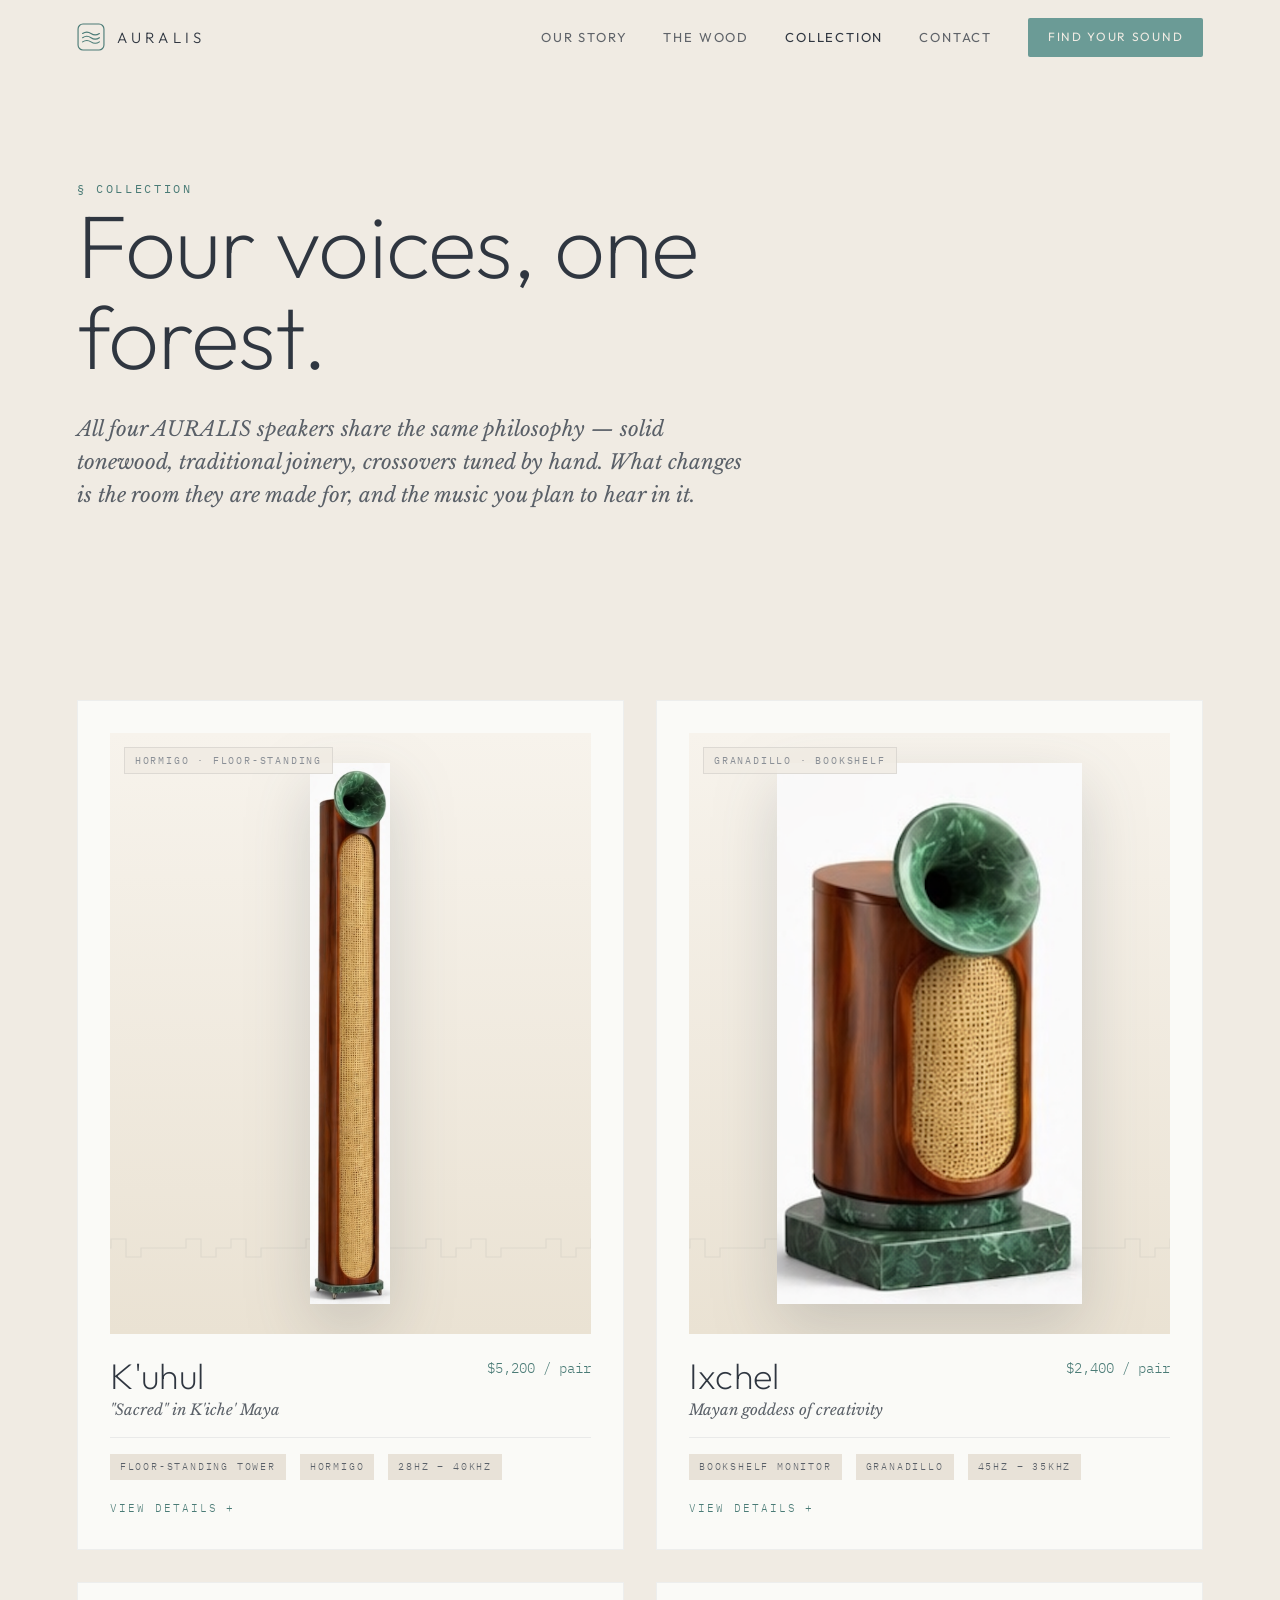
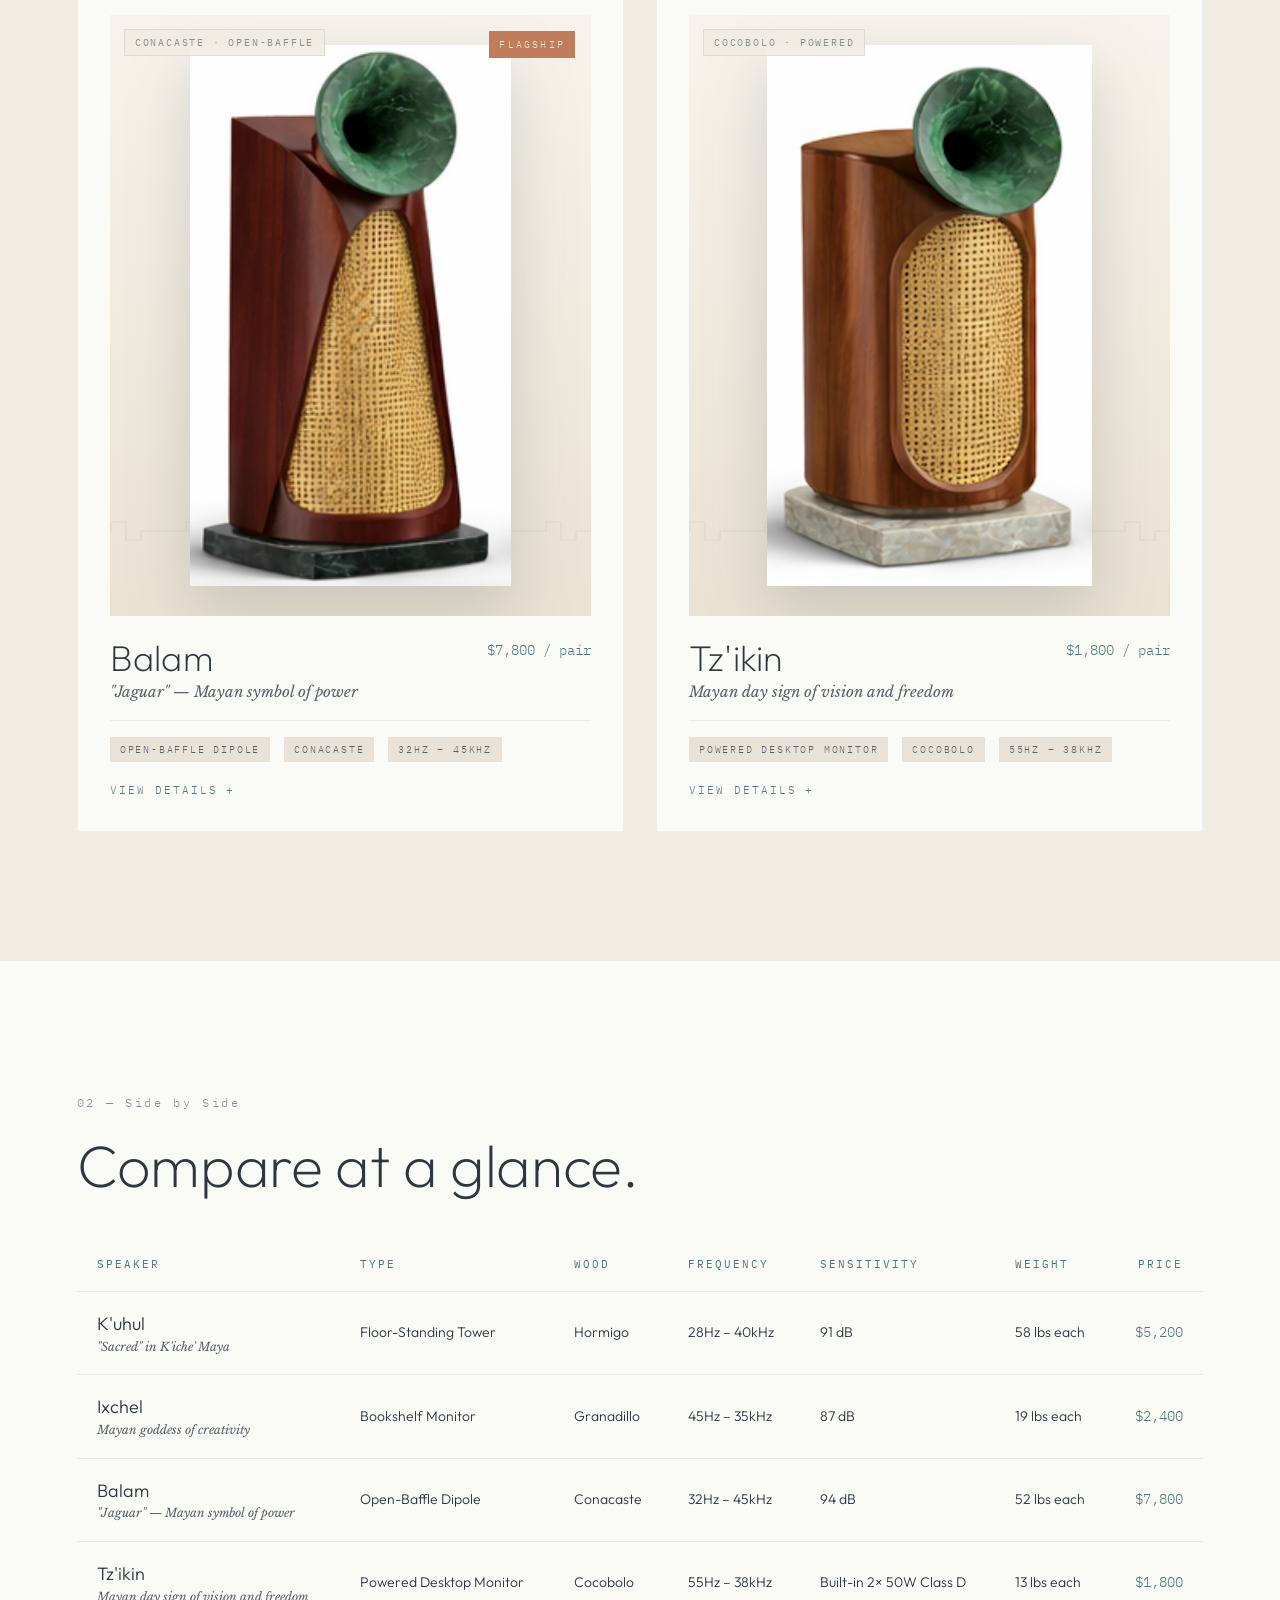
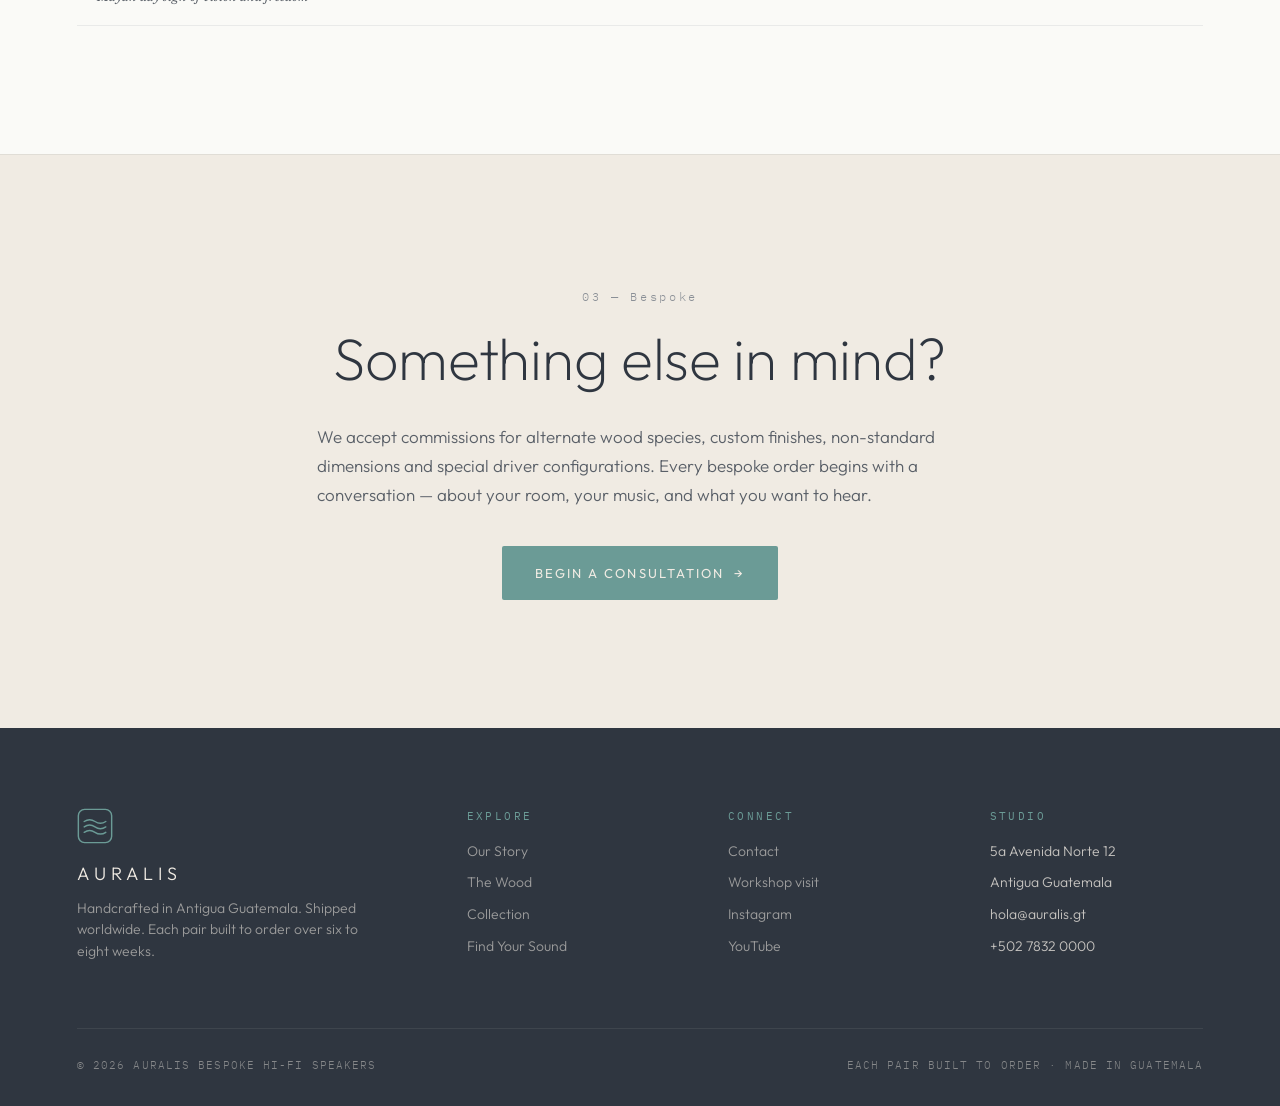
==== collection.html @ da79b01b "Initial commit: Auralis website" ====
<!doctype html>
<html lang="en">
<head>
<meta charset="utf-8">
<meta name="viewport" content="width=device-width, initial-scale=1">
<title>Collection — AURALIS</title>
<link rel="preconnect" href="https://fonts.googleapis.com">
<link rel="preconnect" href="https://fonts.gstatic.com" crossorigin>
<link href="https://fonts.googleapis.com/css2?family=Outfit:wght@200;300;400;500&family=Libre+Baskerville:ital,wght@0,400;1,400&family=IBM+Plex+Mono:wght@300;400&display=swap" rel="stylesheet">
<link rel="stylesheet" href="assets/styles.css">
<link rel="stylesheet" href="assets/speaker-visual.css">
<style>
.page-hero { padding: 180px var(--pad) 60px; max-width: var(--max); margin: 0 auto; }
.page-hero h1 { font-size: clamp(48px, 7vw, 104px); font-weight: 200; letter-spacing: -0.01em; line-height: 1.02; max-width: 14ch; }
.page-hero .sub { font-family: var(--f-serif); font-style: italic; font-size: clamp(18px, 1.6vw, 22px); color: var(--stone); margin-top: 32px; max-width: 52ch; line-height: 1.6; }

.collection-grid {
  max-width: var(--max); margin: 0 auto;
  padding: 0 var(--pad);
  display: grid;
  grid-template-columns: 1fr 1fr;
  gap: 32px;
}
@media (max-width: 820px) { .collection-grid { grid-template-columns: 1fr; } }

.speaker-item {
  background: var(--parchment);
  border: 1px solid rgba(47,54,64,0.06);
  padding: 32px;
  cursor: pointer;
  transition: all 0.35s;
  display: flex; flex-direction: column;
  scroll-margin-top: 100px;
}
.speaker-item:hover { border-color: rgba(107,155,150,0.4); box-shadow: 0 30px 60px -30px rgba(47,54,64,0.18); transform: translateY(-4px); }
.speaker-item.open { grid-column: 1 / -1; }
.speaker-item .visual-wrap {
  aspect-ratio: 4/5;
  overflow: hidden; position: relative;
  margin-bottom: 24px;
}
.speaker-item.open .visual-wrap { aspect-ratio: 16/10; }

.flagship-tag {
  position: absolute; top: 16px; right: 16px;
  font-family: var(--f-mono); font-size: 10px;
  letter-spacing: 0.22em; text-transform: uppercase;
  color: var(--cream);
  background: var(--terracotta);
  padding: 6px 10px;
  z-index: 2;
}

.sp-head {
  display: flex; justify-content: space-between; align-items: flex-start;
  gap: 16px; flex-wrap: wrap;
}
.sp-name {
  font-family: var(--f-display); font-weight: 200;
  font-size: 36px; letter-spacing: 0.005em; line-height: 1;
}
.sp-mean { font-family: var(--f-serif); font-style: italic; color: var(--stone); font-size: 15px; margin-top: 4px; }
.sp-price { font-family: var(--f-mono); font-size: 14px; color: var(--teal-deep); }

.sp-meta-row {
  display: flex; gap: 8px 14px; flex-wrap: wrap;
  margin-top: 16px; padding-top: 16px;
  border-top: 1px solid rgba(47,54,64,0.08);
}
.sp-meta-chip {
  font-family: var(--f-mono); font-size: 10px;
  letter-spacing: 0.18em; text-transform: uppercase;
  color: var(--stone);
  padding: 5px 10px;
  background: var(--sand);
}

.sp-expand-btn {
  margin-top: 20px;
  display: inline-flex; align-items: center; gap: 8px;
  font-family: var(--f-mono); font-size: 11px;
  letter-spacing: 0.18em; text-transform: uppercase;
  color: var(--teal-deep);
}
.sp-expand-btn .arr { transition: transform 0.25s; }
.speaker-item.open .sp-expand-btn .arr { transform: rotate(45deg); }

.sp-detail {
  margin-top: 32px;
  padding-top: 32px;
  border-top: 1px solid rgba(47,54,64,0.08);
  display: none;
  grid-template-columns: 1.2fr 1fr;
  gap: 48px;
}
.speaker-item.open .sp-detail { display: grid; }
@media (max-width: 820px) { .sp-detail { grid-template-columns: 1fr !important; } }

.sp-description { font-size: 17px; line-height: 1.75; color: var(--stone); }
.sp-ideal {
  margin-top: 28px;
  padding: 20px 24px;
  background: var(--sand);
  border-left: 2px solid var(--teal);
}
.sp-ideal .ilabel {
  font-family: var(--f-mono); font-size: 10px;
  letter-spacing: 0.22em; color: var(--teal-deep);
  text-transform: uppercase; margin-bottom: 8px;
}
.sp-ideal p { font-size: 15px; color: var(--slate); line-height: 1.6; }

.sp-specs-table { width: 100%; border-collapse: collapse; }
.sp-specs-table tr { border-bottom: 1px solid rgba(47,54,64,0.08); }
.sp-specs-table tr:last-child { border-bottom: 0; }
.sp-specs-table td { padding: 14px 0; vertical-align: top; }
.sp-specs-table td.lab {
  font-family: var(--f-mono); font-size: 10px;
  letter-spacing: 0.22em; color: var(--ash);
  text-transform: uppercase; width: 40%;
}
.sp-specs-table td.val { font-family: var(--f-display); font-weight: 300; font-size: 15px; color: var(--slate); }

.sp-cta-row { margin-top: 32px; display: flex; gap: 12px; flex-wrap: wrap; }

/* Comparison */
.compare-table {
  max-width: var(--max); margin: 0 auto; padding: 0 var(--pad);
}
.compare-scroll { overflow-x: auto; }
.compare {
  width: 100%; min-width: 780px;
  border-collapse: collapse;
  font-size: 14px;
}
.compare th, .compare td {
  padding: 18px 20px;
  text-align: left;
  border-bottom: 1px solid rgba(47,54,64,0.08);
}
.compare th {
  font-family: var(--f-mono); font-size: 11px;
  letter-spacing: 0.18em; color: var(--teal-deep);
  text-transform: uppercase; font-weight: 400;
  background: var(--parchment);
}
.compare td.sp-col .name { font-family: var(--f-display); font-weight: 300; font-size: 18px; }
.compare td.sp-col .mean { font-family: var(--f-serif); font-style: italic; color: var(--stone); font-size: 12px; }
.compare tr:hover td { background: var(--parchment); }

.custom-note {
  max-width: 800px; margin: 0 auto; padding: 0 var(--pad); text-align: center;
}
</style>
</head>
<body>

<section class="page-hero">
  <div class="eyebrow reveal">§ Collection</div>
  <h1 class="reveal">Four voices, one forest.</h1>
  <p class="sub reveal">
    All four AURALIS speakers share the same philosophy — solid tonewood, traditional joinery,
    crossovers tuned by hand. What changes is the room they are made for, and the music you
    plan to hear in it.
  </p>
</section>

<section class="section">
  <div class="collection-grid" id="grid"></div>
</section>

<section class="section alt">
  <div class="compare-table">
    <div class="reveal" style="margin-bottom: 40px;">
      <div class="section-num">02 — Side by Side</div>
      <h2 class="h1" style="max-width: 16ch;">Compare at a glance.</h2>
    </div>
    <div class="compare-scroll reveal">
      <table class="compare" id="compare-table"></table>
    </div>
  </div>
</section>

<section class="section">
  <div class="custom-note reveal">
    <div class="section-num">03 — Bespoke</div>
    <h2 class="h1" style="max-width: 18ch; margin: 0 auto;">Something else in mind?</h2>
    <p class="body-lg" style="margin: 32px auto 36px; text-align: left;">
      We accept commissions for alternate wood species, custom finishes, non-standard
      dimensions and special driver configurations. Every bespoke order begins with a
      conversation — about your room, your music, and what you want to hear.
    </p>
    <a href="consultation.html" class="btn btn-primary">Begin a Consultation <span class="arrow">→</span></a>
  </div>
</section>

<script src="assets/shared.js"></script>
<script src="assets/data.js"></script>
<script>
AURALIS.initPage('collection');

const grid = document.getElementById('grid');

function renderItem(s) {
  return `
    <article class="speaker-item" id="${s.id}" data-id="${s.id}">
      <div class="visual-wrap">
        ${s.flagship ? '<div class="flagship-tag">Flagship</div>' : ''}
        ${renderSpeakerVisual(s)}
      </div>
      <div class="sp-head">
        <div>
          <div class="sp-name">${s.name}</div>
          <div class="sp-mean">${s.meaning}</div>
        </div>
        <div class="sp-price">$${s.price.toLocaleString()} / pair</div>
      </div>
      <div class="sp-meta-row">
        <span class="sp-meta-chip">${s.type}</span>
        <span class="sp-meta-chip">${s.wood}</span>
        <span class="sp-meta-chip">${s.freq}</span>
      </div>
      <button class="sp-expand-btn">
        <span class="open-label">View Details</span>
        <span class="close-label" style="display:none;">Close</span>
        <span class="arr">+</span>
      </button>
      <div class="sp-detail">
        <div>
          <p class="sp-description">${s.description}</p>
          <div class="sp-ideal">
            <div class="ilabel">Ideal For</div>
            <p>${s.ideal}</p>
          </div>
          <div class="sp-cta-row">
            <a href="wood.html#${s.woodId}" class="btn btn-secondary">About ${s.wood}</a>
            <a href="consultation.html" class="btn btn-primary">Inquire <span class="arrow">→</span></a>
          </div>
        </div>
        <div>
          <table class="sp-specs-table">
            <tr><td class="lab">Drivers</td><td class="val">${s.drivers}</td></tr>
            <tr><td class="lab">Frequency</td><td class="val">${s.freq}</td></tr>
            <tr><td class="lab">Sensitivity</td><td class="val">${s.sensitivity}</td></tr>
            <tr><td class="lab">Impedance</td><td class="val">${s.impedance}</td></tr>
            <tr><td class="lab">Power</td><td class="val">${s.power}</td></tr>
            <tr><td class="lab">Weight</td><td class="val">${s.weight}</td></tr>
            <tr><td class="lab">Finish</td><td class="val">${s.finish}</td></tr>
            <tr><td class="lab">Wood</td><td class="val">${s.wood}</td></tr>
          </table>
        </div>
      </div>
    </article>
  `;
}
grid.innerHTML = AURALIS_SPEAKERS.map(renderItem).join('');

grid.querySelectorAll('.speaker-item').forEach(item => {
  const btn = item.querySelector('.sp-expand-btn');
  btn.addEventListener('click', (e) => {
    e.stopPropagation();
    const wasOpen = item.classList.contains('open');
    grid.querySelectorAll('.speaker-item.open').forEach(o => {
      o.classList.remove('open');
      o.querySelector('.open-label').style.display = '';
      o.querySelector('.close-label').style.display = 'none';
    });
    if (!wasOpen) {
      item.classList.add('open');
      item.querySelector('.open-label').style.display = 'none';
      item.querySelector('.close-label').style.display = '';
      setTimeout(() => item.scrollIntoView({behavior:'smooth', block:'start'}), 50);
    }
  });
});

// Auto-open from hash
if (location.hash) {
  const id = location.hash.slice(1);
  const target = document.getElementById(id);
  if (target) setTimeout(() => target.querySelector('.sp-expand-btn').click(), 200);
}

// Compare table
const t = document.getElementById('compare-table');
t.innerHTML = `
  <thead>
    <tr>
      <th>Speaker</th><th>Type</th><th>Wood</th><th>Frequency</th><th>Sensitivity</th><th>Weight</th><th style="text-align:right;">Price</th>
    </tr>
  </thead>
  <tbody>
    ${AURALIS_SPEAKERS.map(s => `
      <tr>
        <td class="sp-col"><div class="name">${s.name}</div><div class="mean">${s.meaning}</div></td>
        <td>${s.type}</td>
        <td>${s.wood}</td>
        <td>${s.freq}</td>
        <td>${s.sensitivity}</td>
        <td>${s.weight}</td>
        <td style="text-align:right; font-family: var(--f-mono); color: var(--teal-deep);">$${s.price.toLocaleString()}</td>
      </tr>
    `).join('')}
  </tbody>
`;
</script>

</body>
</html>
---- assets/styles.css ----
/* AURALIS — shared stylesheet */

:root {
  --cream: #F0EBE3;
  --parchment: #FAFAF7;
  --sand: #E8E2D8;
  --slate: #2F3640;
  --stone: #5A6068;
  --ash: #8A8F96;
  --teal: #6B9B96;
  --teal-deep: #4A7B76;
  --terracotta: #C17C5A;
  --jade: #5A8C6F;
  --obsidian: #2F3640;

  --f-display: 'Outfit', system-ui, sans-serif;
  --f-serif: 'Libre Baskerville', Georgia, serif;
  --f-mono: 'IBM Plex Mono', 'Menlo', monospace;

  --pad: clamp(24px, 6vw, 96px);
  --max: 1360px;
}

* { box-sizing: border-box; margin: 0; padding: 0; }
html { scroll-behavior: smooth; }
body {
  font-family: var(--f-display);
  font-weight: 300;
  background: var(--cream);
  color: var(--slate);
  line-height: 1.55;
  -webkit-font-smoothing: antialiased;
  text-rendering: optimizeLegibility;
}
img { max-width: 100%; display: block; }
a { color: inherit; text-decoration: none; }
button { font: inherit; cursor: pointer; border: none; background: none; color: inherit; }

/* Type scale */
.display {
  font-family: var(--f-display);
  font-weight: 200;
  letter-spacing: -0.01em;
  line-height: 1.05;
  font-size: clamp(42px, 6vw, 88px);
  text-wrap: balance;
}
.h1 {
  font-family: var(--f-display);
  font-weight: 200;
  letter-spacing: -0.005em;
  line-height: 1.1;
  font-size: clamp(36px, 4.6vw, 64px);
}
.h2 {
  font-family: var(--f-display);
  font-weight: 300;
  line-height: 1.15;
  font-size: clamp(28px, 3vw, 40px);
}
.h3 {
  font-family: var(--f-display);
  font-weight: 300;
  font-size: clamp(20px, 1.6vw, 24px);
  letter-spacing: 0.01em;
}
.eyebrow {
  font-family: var(--f-mono);
  font-weight: 400;
  font-size: 12px;
  letter-spacing: 0.22em;
  text-transform: uppercase;
  color: var(--teal-deep);
}
.serif {
  font-family: var(--f-serif);
  font-weight: 400;
  font-style: italic;
}
.mono { font-family: var(--f-mono); font-weight: 400; }
.mute { color: var(--stone); }
.body-lg {
  font-size: clamp(17px, 1.2vw, 19px);
  color: var(--stone);
  line-height: 1.7;
  max-width: 62ch;
}
p { max-width: 62ch; color: var(--stone); }
p + p { margin-top: 1em; }

/* Layout */
.wrap { max-width: var(--max); margin: 0 auto; padding: 0 var(--pad); }
.section { padding: clamp(72px, 10vw, 140px) 0; position: relative; }
.section + .section { border-top: 1px solid rgba(47,54,64,0.08); }
.section.alt { background: var(--parchment); }
.section.dark { background: var(--obsidian); color: var(--cream); }
.section.dark p, .section.dark .mute { color: rgba(240,235,227,0.72); }

.section-num {
  font-family: var(--f-mono);
  font-size: 12px;
  letter-spacing: 0.22em;
  color: var(--ash);
  display: inline-block;
  margin-bottom: 20px;
}

/* Nav */
.nav {
  position: fixed; top: 0; left: 0; right: 0; z-index: 100;
  padding: 18px var(--pad);
  display: flex; align-items: center; justify-content: space-between;
  transition: background 0.3s, backdrop-filter 0.3s, border-color 0.3s;
  border-bottom: 1px solid transparent;
}
.nav.scrolled {
  background: rgba(240,235,227,0.82);
  backdrop-filter: blur(14px);
  -webkit-backdrop-filter: blur(14px);
  border-bottom-color: rgba(47,54,64,0.08);
}
.nav-brand { display: flex; align-items: center; gap: 12px; }
.nav-brand .mark { width: 28px; height: 28px; }
.nav-brand .name {
  font-family: var(--f-display);
  font-weight: 300;
  letter-spacing: 0.28em;
  font-size: 15px;
}
.nav-links { display: flex; align-items: center; gap: 36px; }
.nav-links a {
  font-size: 13px;
  letter-spacing: 0.14em;
  text-transform: uppercase;
  font-weight: 400;
  color: var(--slate);
  opacity: 0.75;
  transition: opacity 0.2s;
}
.nav-links a:hover, .nav-links a.active { opacity: 1; }
.nav-cta {
  background: var(--teal);
  color: var(--cream) !important;
  padding: 10px 20px;
  border-radius: 2px;
  opacity: 1 !important;
  letter-spacing: 0.14em !important;
  font-size: 12px !important;
  transition: background 0.2s;
}
.nav-cta:hover { background: var(--teal-deep); }

.nav-toggle { display: none; }

/* Buttons */
.btn {
  display: inline-flex; align-items: center; gap: 10px;
  padding: 16px 32px;
  border-radius: 2px;
  font-size: 13px;
  letter-spacing: 0.16em;
  text-transform: uppercase;
  font-weight: 400;
  transition: all 0.25s;
  border: 1px solid transparent;
}
.btn-primary { background: var(--teal); color: var(--cream); }
.btn-primary:hover { background: var(--teal-deep); transform: translateY(-1px); }
.btn-secondary {
  background: transparent;
  color: var(--slate);
  border-color: rgba(47,54,64,0.2);
}
.btn-secondary:hover { border-color: var(--slate); background: rgba(47,54,64,0.03); }
.btn-dark { background: var(--slate); color: var(--cream); }
.btn-dark:hover { background: var(--obsidian); transform: translateY(-1px); }
.btn .arrow { transition: transform 0.25s; }
.btn:hover .arrow { transform: translateX(4px); }

/* Wave mark */
.wave-mark { display: inline-block; vertical-align: middle; }

/* Mayan step-fret divider — abstract */
.step-fret {
  width: 100%; height: 24px; opacity: 0.15;
  background-image: url("data:image/svg+xml;utf8,<svg xmlns='http://www.w3.org/2000/svg' viewBox='0 0 80 24'><path d='M0 12 L10 12 L10 6 L20 6 L20 18 L30 18 L30 12 L40 12 L40 6 L50 6 L50 18 L60 18 L60 12 L80 12' fill='none' stroke='%232F3640' stroke-width='1'/></svg>");
  background-repeat: repeat-x;
  background-size: 80px 24px;
}

/* Speaker placeholder cards — stylized CSS, never hand-drawn speakers */
.speaker-placeholder {
  position: relative;
  aspect-ratio: 3 / 4;
  border-radius: 2px;
  overflow: hidden;
  background: linear-gradient(180deg, #f5f0e8 0%, #ebe4d7 100%);
  display: flex; align-items: flex-end; justify-content: center;
  padding: 24px;
}
.speaker-placeholder::before {
  content: '';
  position: absolute; inset: 0;
  background-image: repeating-linear-gradient(
    90deg,
    transparent 0, transparent 11px,
    rgba(47,54,64,0.04) 11px, rgba(47,54,64,0.04) 12px
  );
  pointer-events: none;
}
.speaker-placeholder .label {
  position: relative;
  font-family: var(--f-mono);
  font-size: 11px;
  letter-spacing: 0.18em;
  color: var(--ash);
  text-transform: uppercase;
  padding: 6px 12px;
  background: rgba(240,235,227,0.9);
  border: 1px solid rgba(47,54,64,0.1);
}

/* Wood grain — used as accent within speaker cards */
.wood {
  background-color: #8B5A3C;
  background-image:
    repeating-linear-gradient(
      92deg,
      rgba(0,0,0,0.06) 0 1px,
      transparent 1px 6px,
      rgba(0,0,0,0.03) 6px 7px,
      transparent 7px 14px,
      rgba(255,220,180,0.04) 14px 16px,
      transparent 16px 22px
    ),
    linear-gradient(180deg, rgba(255,220,180,0.08), rgba(0,0,0,0.15));
}
.wood.hormigo   { background-color: #8B5A3C; }
.wood.granadillo{ background-color: #5A2F28; }
.wood.conacaste { background-color: #B88E5C; }
.wood.cocobolo  { background-color: #6B3820; }

/* Speaker card (Collection) */
.speaker-card {
  display: grid;
  grid-template-columns: 1fr;
  gap: 24px;
  padding: 28px;
  background: var(--parchment);
  border: 1px solid rgba(47,54,64,0.06);
  border-radius: 2px;
  transition: all 0.3s;
}
.speaker-card:hover {
  border-color: rgba(107,155,150,0.4);
  transform: translateY(-4px);
  box-shadow: 0 18px 50px -20px rgba(47,54,64,0.18);
}
.speaker-card .visual {
  aspect-ratio: 4/5;
  border-radius: 2px;
  overflow: hidden;
  position: relative;
  display: flex; align-items: center; justify-content: center;
}
.speaker-card .meta {
  display: flex; align-items: baseline; justify-content: space-between;
  gap: 12px; flex-wrap: wrap;
}
.speaker-card h3 { font-size: 26px; font-weight: 300; letter-spacing: 0.02em; }
.speaker-card .translation { font-family: var(--f-serif); font-style: italic; color: var(--stone); font-size: 14px; margin-top: 2px; }
.speaker-card .price { font-family: var(--f-mono); font-size: 13px; color: var(--teal-deep); }
.speaker-card .specs {
  display: flex; gap: 18px; flex-wrap: wrap;
  font-family: var(--f-mono); font-size: 11px; color: var(--ash);
  text-transform: uppercase; letter-spacing: 0.12em;
  padding-top: 14px; border-top: 1px solid rgba(47,54,64,0.08);
}

/* Footer */
.footer {
  background: var(--obsidian);
  color: rgba(240,235,227,0.78);
  padding: 80px var(--pad) 32px;
}
.footer a { opacity: 0.72; transition: opacity 0.2s; }
.footer a:hover { opacity: 1; }
.footer-grid {
  display: grid;
  grid-template-columns: 1.6fr 1fr 1fr 1fr;
  gap: 48px;
  max-width: var(--max);
  margin: 0 auto 60px;
}
.footer-brand .mark { width: 36px; height: 36px; margin-bottom: 16px; }
.footer-brand .name {
  font-family: var(--f-display);
  font-weight: 300;
  letter-spacing: 0.28em;
  color: var(--cream);
  font-size: 18px;
  margin-bottom: 10px;
}
.footer-brand p { color: rgba(240,235,227,0.56); font-size: 14px; max-width: 32ch; }
.footer-col h4 {
  font-family: var(--f-mono);
  font-size: 11px;
  letter-spacing: 0.22em;
  text-transform: uppercase;
  color: var(--teal);
  margin-bottom: 16px;
  font-weight: 400;
}
.footer-col ul { list-style: none; }
.footer-col li { margin-bottom: 10px; font-size: 14px; }
.footer-bottom {
  max-width: var(--max);
  margin: 0 auto;
  padding-top: 28px;
  border-top: 1px solid rgba(240,235,227,0.08);
  display: flex; justify-content: space-between; gap: 20px; flex-wrap: wrap;
  font-family: var(--f-mono);
  font-size: 11px;
  letter-spacing: 0.1em;
  color: rgba(240,235,227,0.45);
}

/* Fade on scroll */
.reveal { opacity: 0; transform: translateY(20px); transition: opacity 0.8s ease, transform 0.8s ease; }
.reveal.in { opacity: 1; transform: none; }

/* Mobile */
@media (max-width: 820px) {
  .nav-links { display: none; }
  .nav-toggle {
    display: flex; flex-direction: column; gap: 5px;
    width: 28px; padding: 4px;
  }
  .nav-toggle span { display: block; height: 1.5px; background: var(--slate); }
  .nav.open .nav-links {
    display: flex; flex-direction: column; gap: 20px;
    position: fixed; inset: 64px 0 0 0;
    background: var(--cream); padding: 40px var(--pad);
    align-items: flex-start;
  }
  .nav.open .nav-links a { font-size: 20px; letter-spacing: 0.1em; text-transform: none; }
  .nav.open .nav-cta { font-size: 14px !important; padding: 14px 24px; }
  .footer-grid { grid-template-columns: 1fr 1fr; }
  .footer-brand { grid-column: 1 / -1; }
}
---- assets/speaker-visual.css ----
/* AURALIS — speaker visualization (stylized, not photographic) */

.sp-visual {
  position: relative;
  width: 100%; height: 100%;
  background: linear-gradient(180deg, #f7f3ec 0%, #eae2d3 100%);
  overflow: hidden;
  display: flex; align-items: center; justify-content: center;
}
.sp-photo {
  position: relative;
  max-width: 82%; max-height: 90%;
  width: auto; height: auto;
  object-fit: contain;
  filter: drop-shadow(0 24px 32px rgba(47,54,64,0.18));
  transition: transform 0.5s ease;
}
.sp-visual:hover .sp-photo { transform: translateY(-4px) scale(1.02); }
.sp-visual::before {
  /* mayan step-fret watermark */
  content: '';
  position: absolute; inset: 0;
  background-image: url("data:image/svg+xml;utf8,<svg xmlns='http://www.w3.org/2000/svg' viewBox='0 0 80 24'><path d='M0 12 L10 12 L10 6 L20 6 L20 18 L30 18 L30 12 L40 12 L40 6 L50 6 L50 18 L60 18 L60 12 L80 12' fill='none' stroke='%232F3640' stroke-width='0.8'/></svg>");
  background-repeat: repeat-x;
  background-size: 120px 36px;
  background-position: center 88%;
  opacity: 0.07;
  pointer-events: none;
}
.sp-room {
  position: absolute; inset: 0;
  display: flex; align-items: flex-end; justify-content: center;
  padding-bottom: 14%;
}
.sp-body {
  position: relative;
  border-radius: 4px 4px 2px 2px;
  box-shadow:
    inset 0 2px 6px rgba(255,220,180,0.18),
    inset 0 -14px 28px rgba(0,0,0,0.28),
    0 14px 30px -10px rgba(47,54,64,0.25);
}
.sp-grille {
  position: absolute;
  left: 14%; right: 14%;
  top: 12%; bottom: 28%;
  border-radius: 40% / 8%;
  background:
    repeating-linear-gradient(90deg,
      rgba(230,210,170,0.9) 0 2px,
      rgba(160,130,90,0.5) 2px 4px);
  border: 1px solid rgba(0,0,0,0.25);
  box-shadow: inset 0 0 18px rgba(0,0,0,0.35);
}
.sp-driver {
  position: absolute;
  left: 50%; transform: translateX(-50%);
  width: 44%; aspect-ratio: 1;
  border-radius: 50%;
  background:
    radial-gradient(circle at 50% 45%, #2a2622 0%, #1a1714 45%, #0a0806 100%);
  box-shadow: inset 0 1px 2px rgba(255,220,180,0.15), 0 0 0 1px rgba(0,0,0,0.35);
}
.sp-driver::after {
  content: '';
  position: absolute; inset: 32%;
  border-radius: 50%;
  background: radial-gradient(circle at 40% 35%, #3a332d 0%, #15110e 80%);
}
.sp-driver.upper { top: 74%; width: 24%; }
.sp-driver.lower { top: 74%; width: 24%; display: none; }
.sp-base {
  position: absolute;
  bottom: 8%; left: 50%; transform: translateX(-50%);
  width: 60%; height: 3%;
  background: linear-gradient(180deg, #4a6f5f 0%, #2f4a3e 100%);
  border-radius: 1px;
  box-shadow: 0 6px 14px rgba(47,54,64,0.25);
}
.sp-floor {
  position: absolute;
  left: 0; right: 0; bottom: 0; height: 8%;
  background: linear-gradient(180deg, rgba(47,54,64,0.08), rgba(47,54,64,0.18));
}
.sp-tag {
  position: absolute;
  top: 14px; left: 14px;
  font-size: 10px;
  letter-spacing: 0.18em;
  color: var(--ash);
  padding: 5px 10px;
  background: rgba(240,235,227,0.85);
  border: 1px solid rgba(47,54,64,0.1);
}

/* Detail view — larger */
.speaker-detail .sp-visual { aspect-ratio: 4/5; }
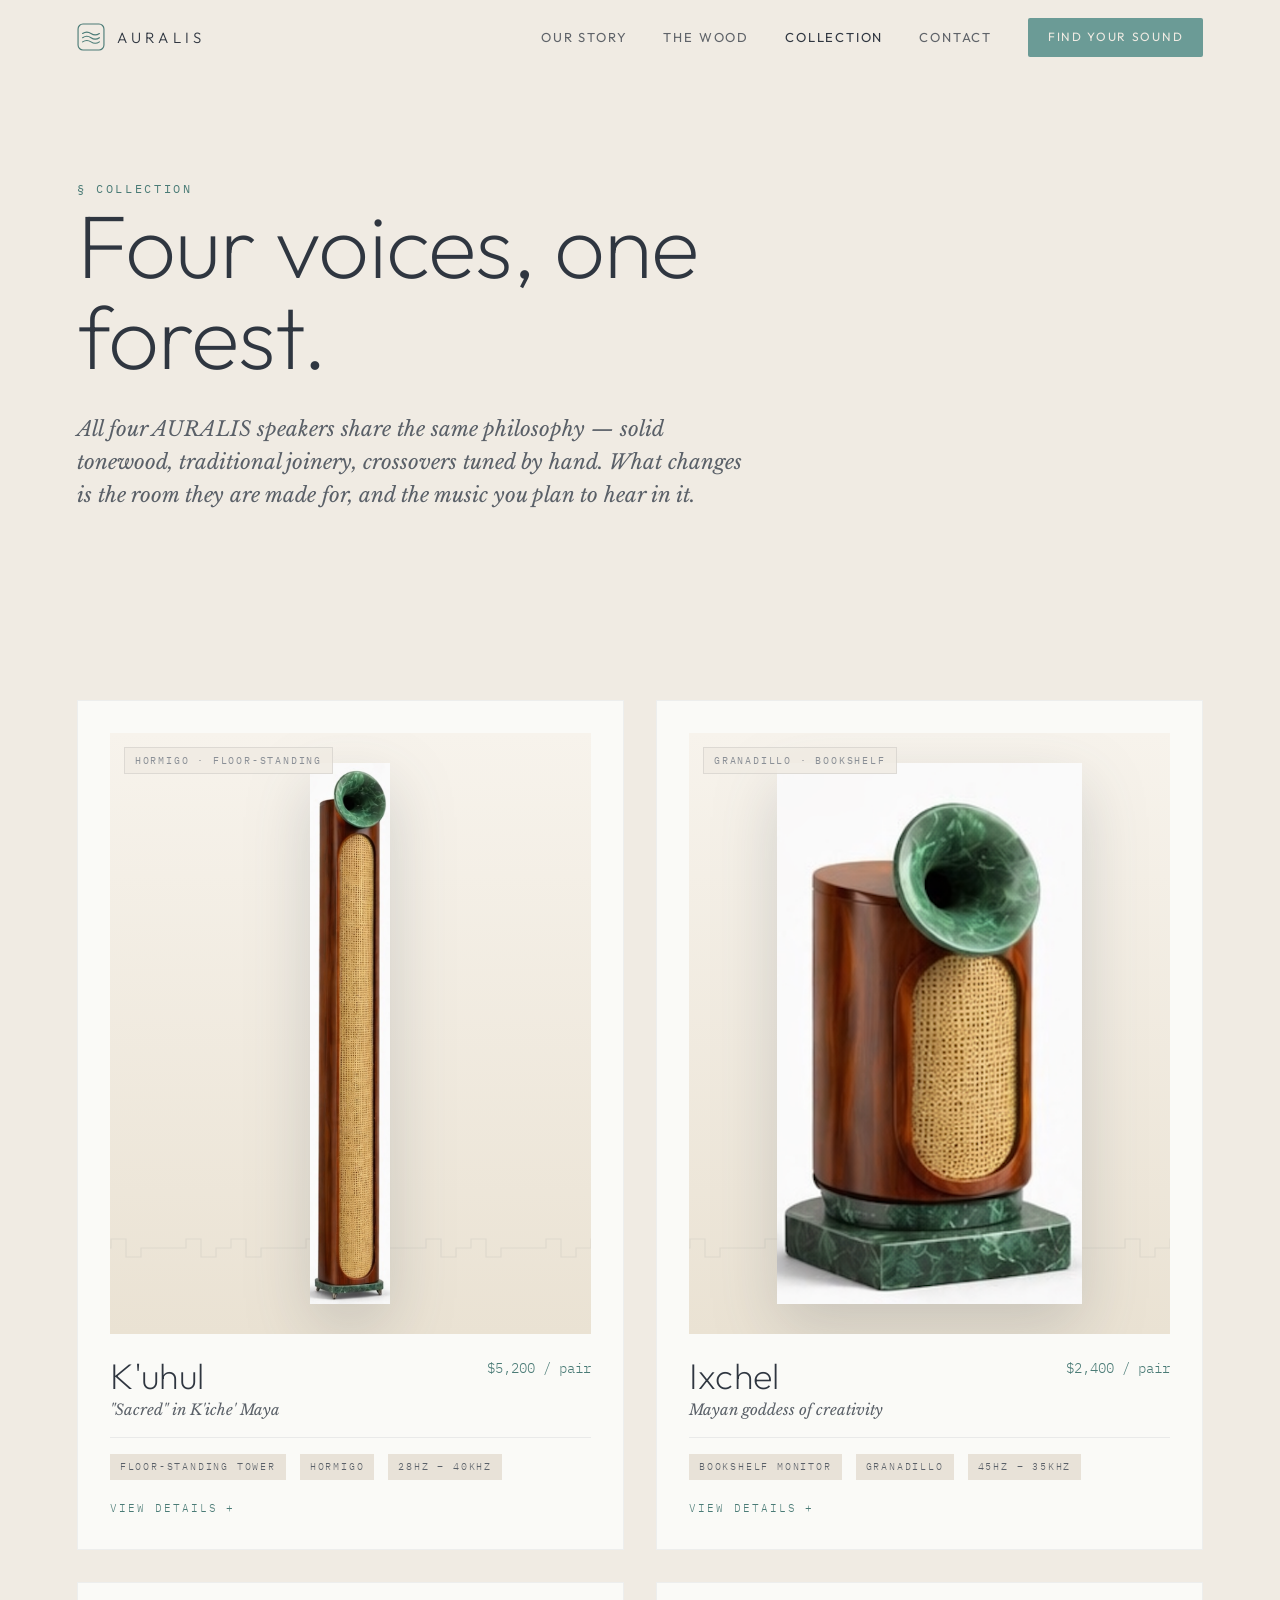
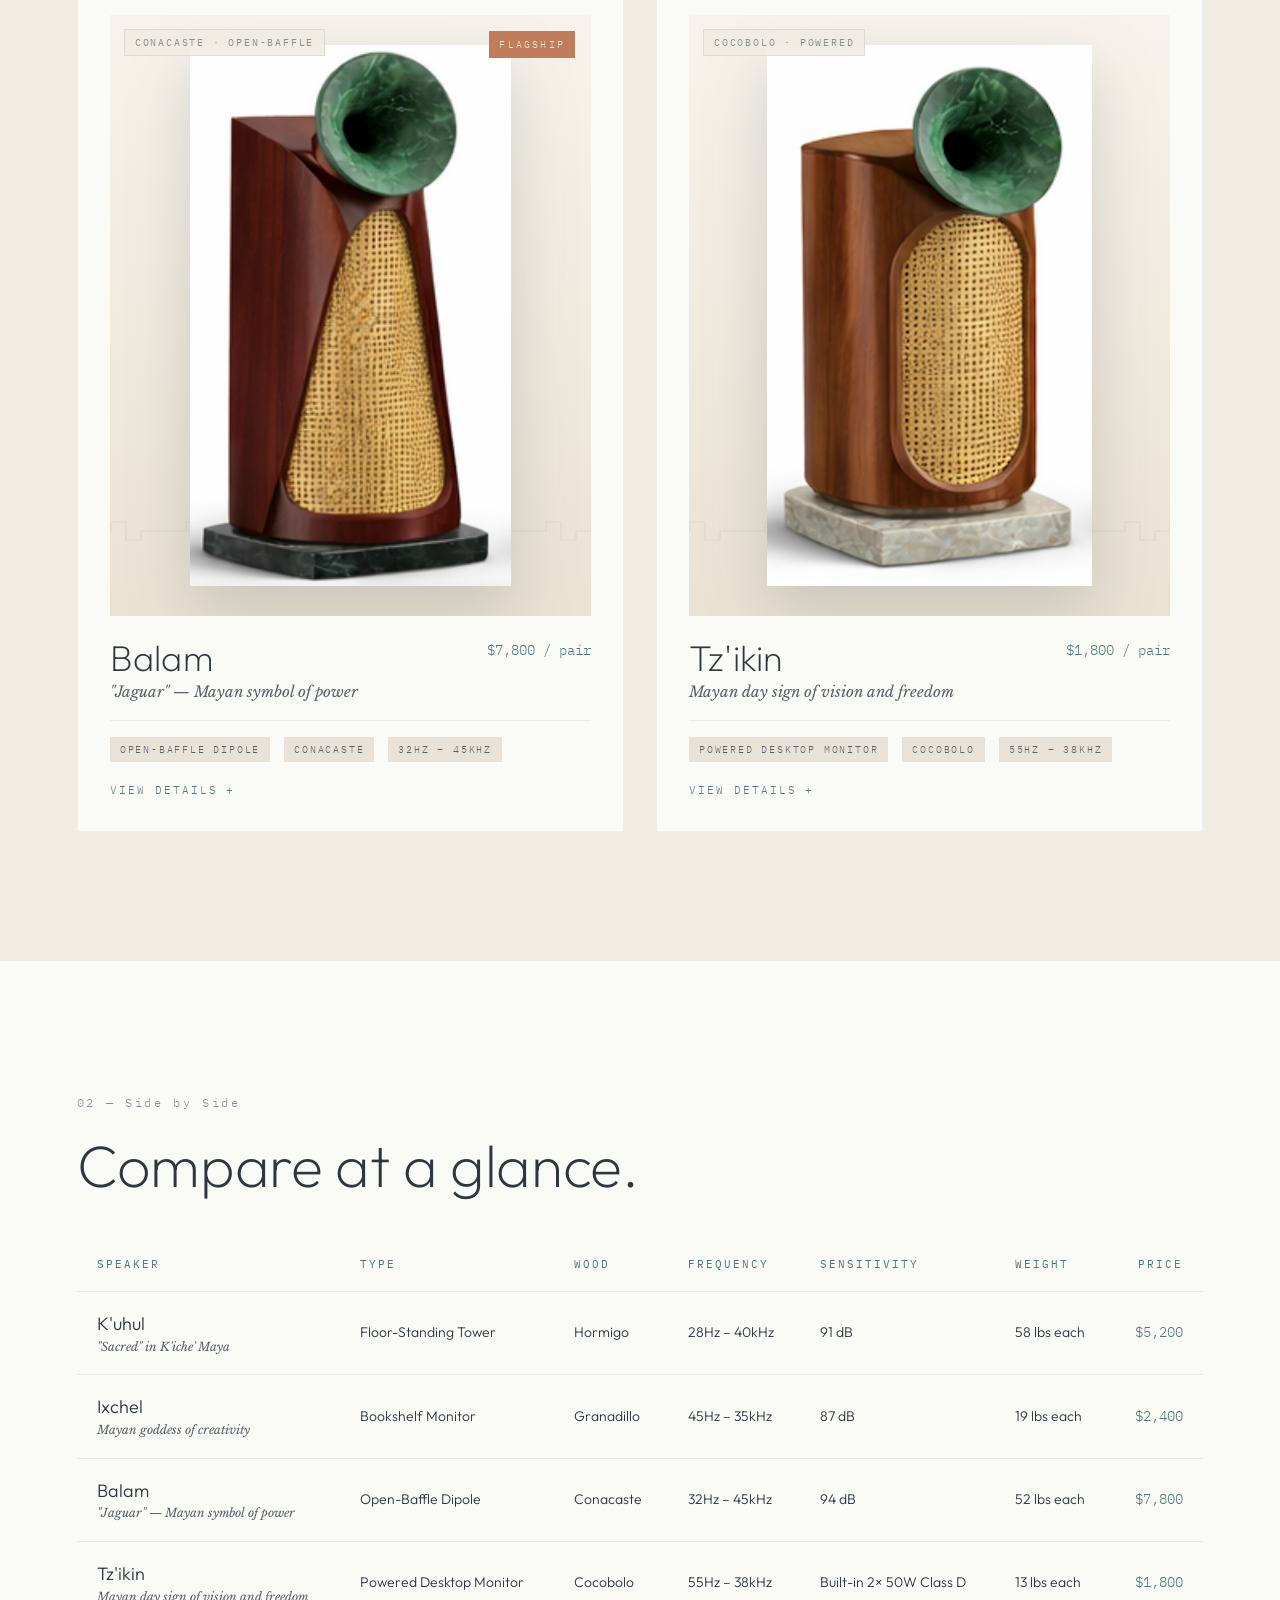
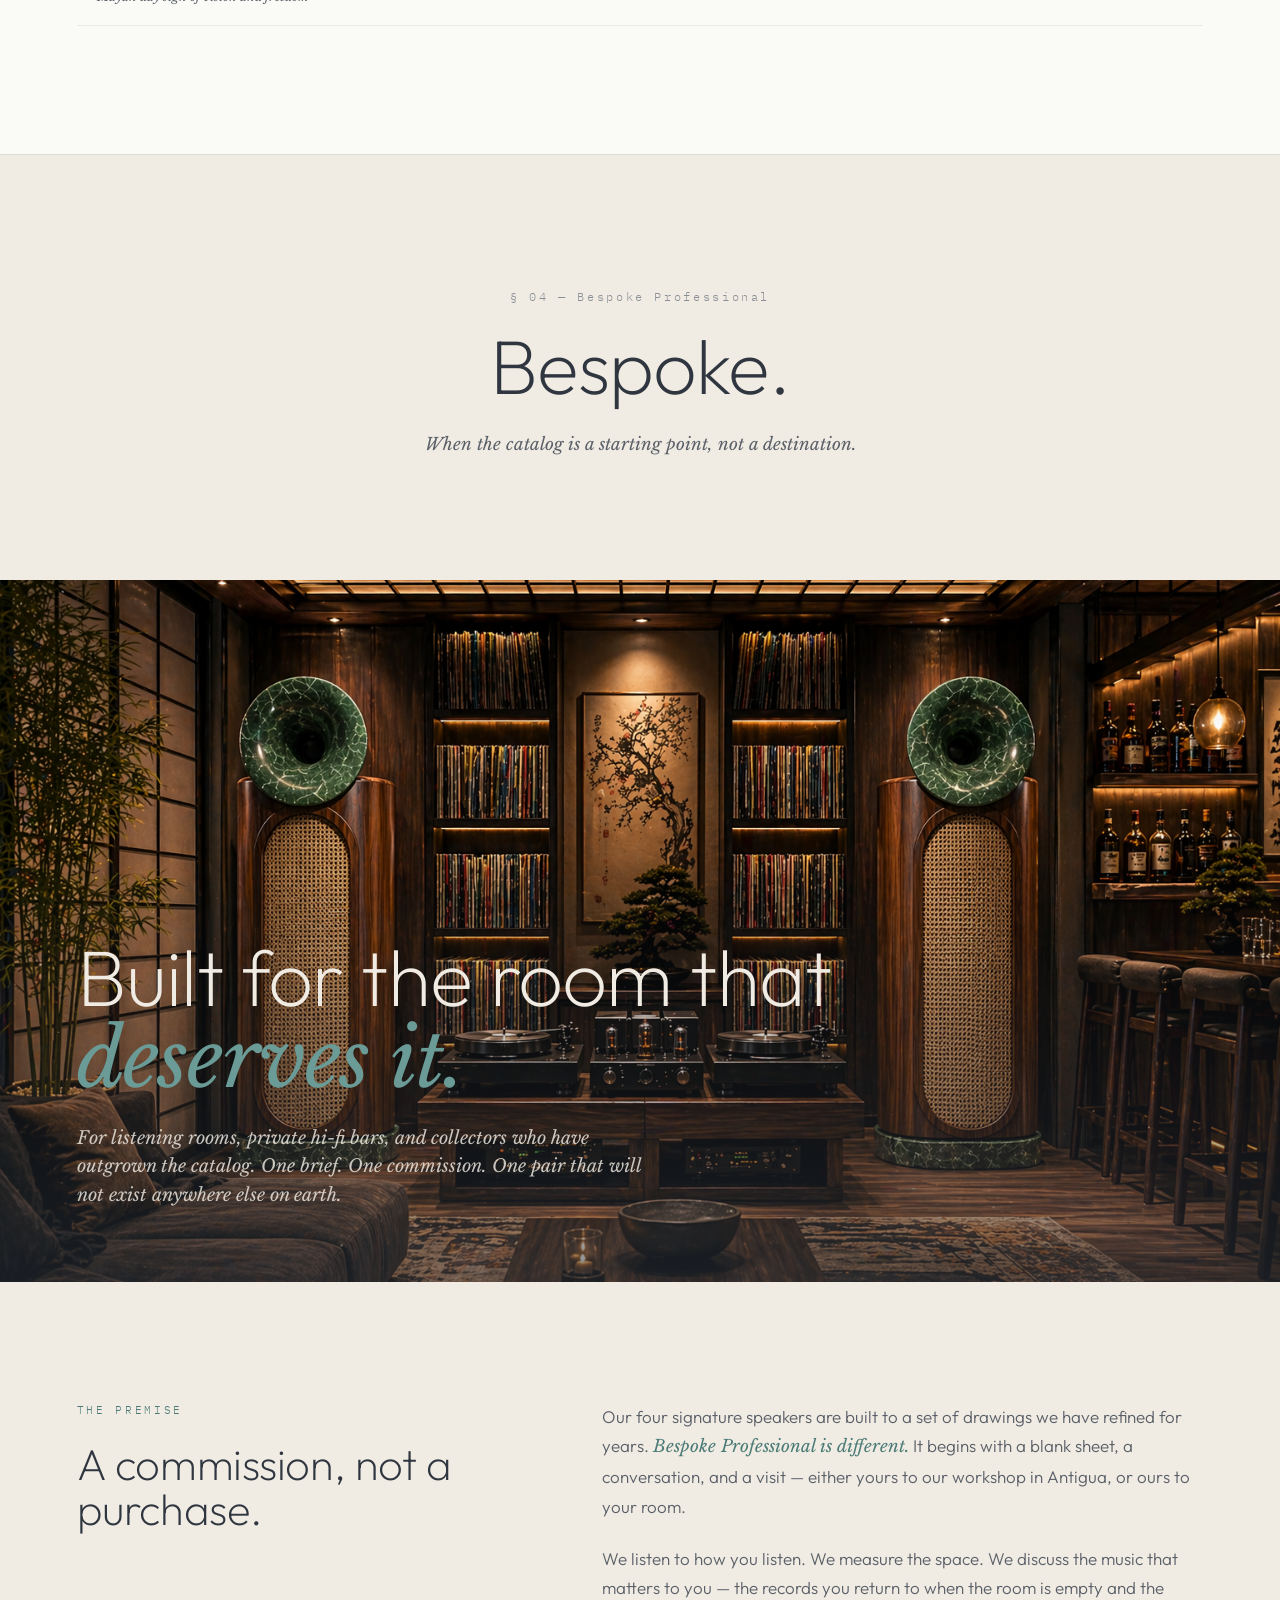
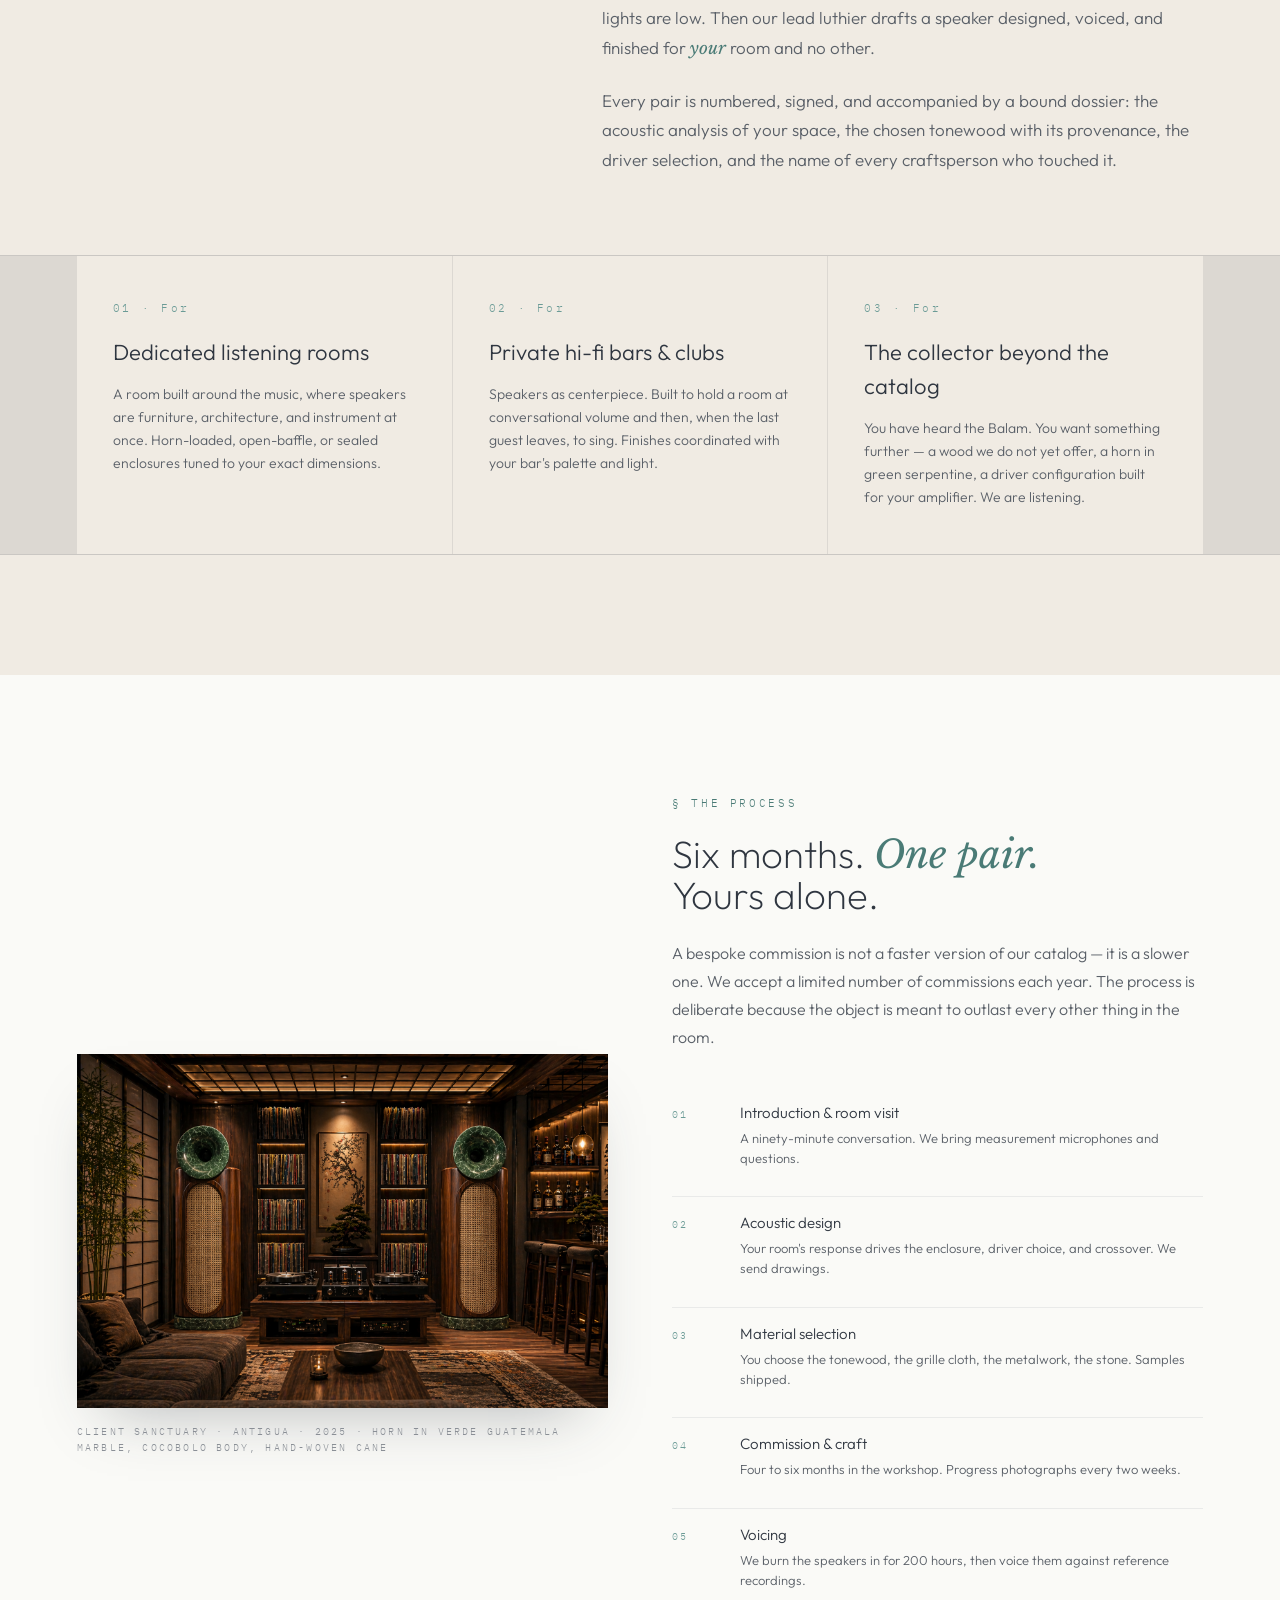
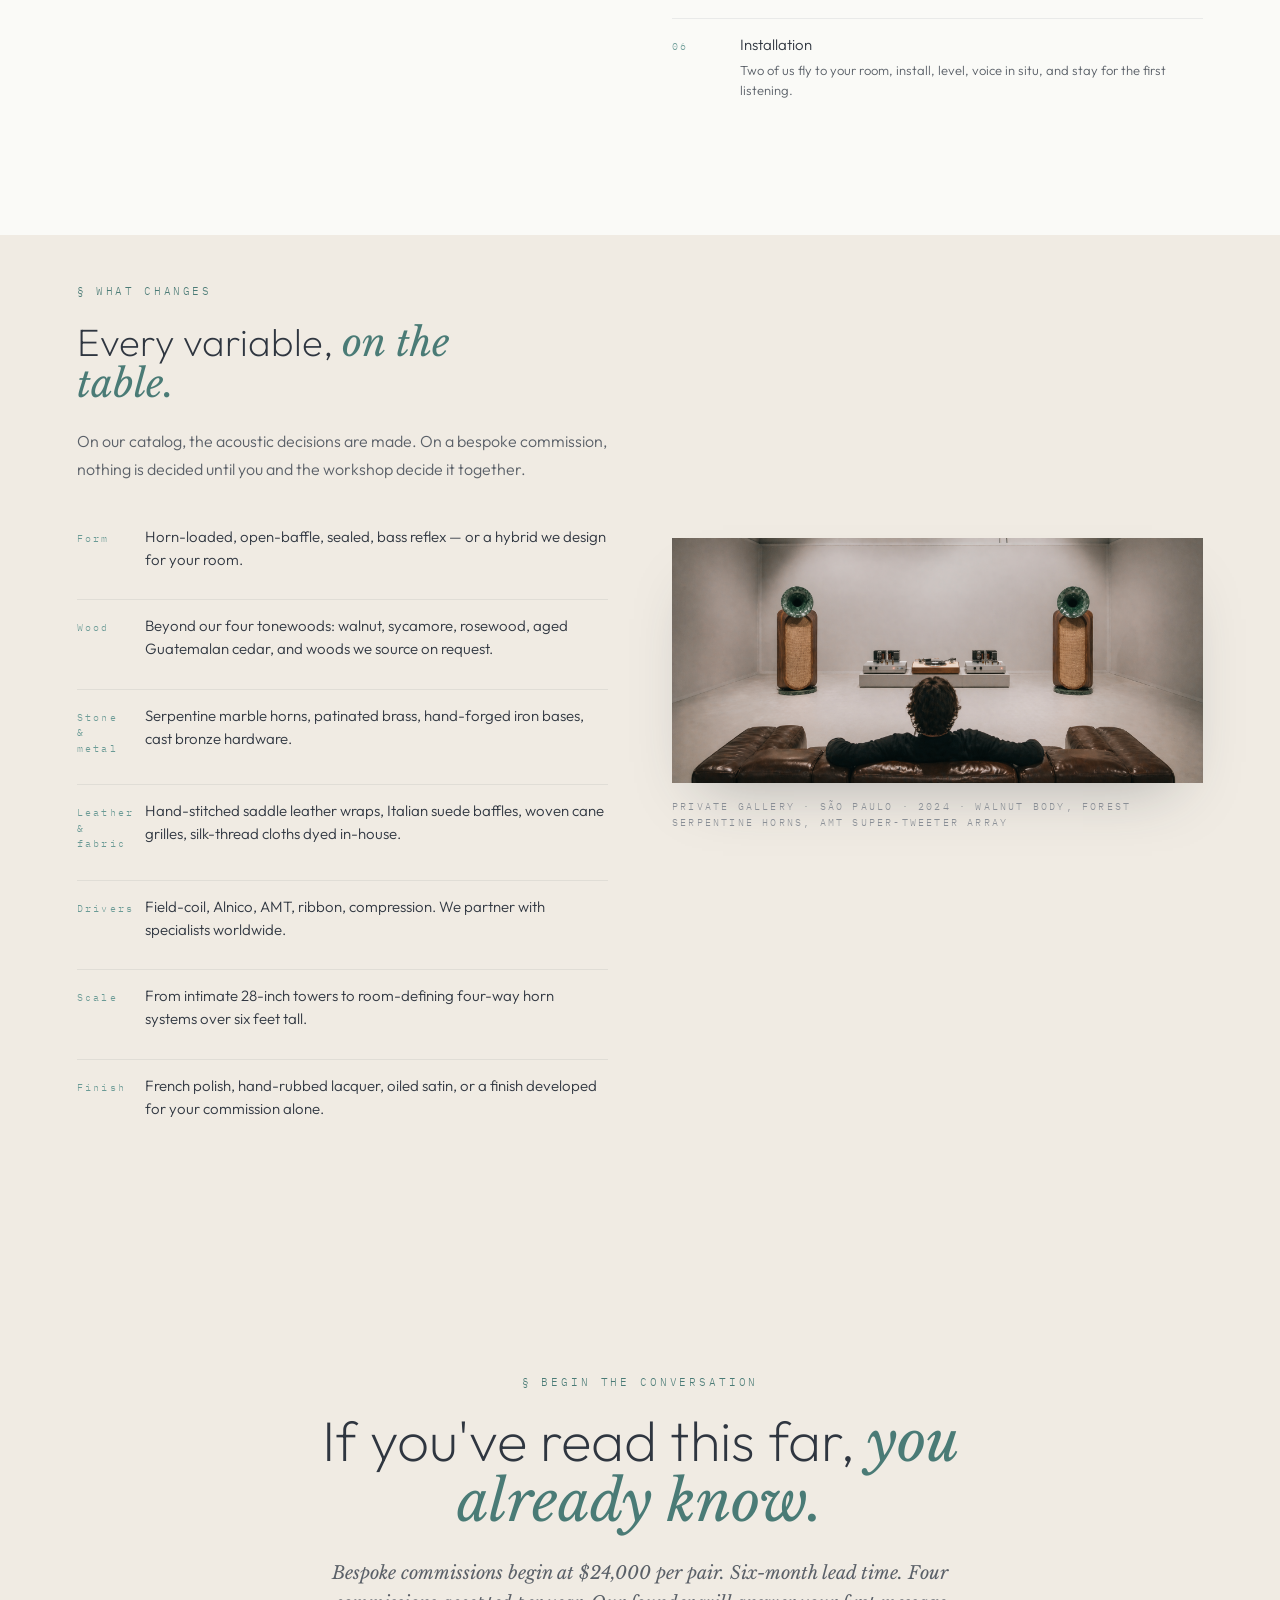
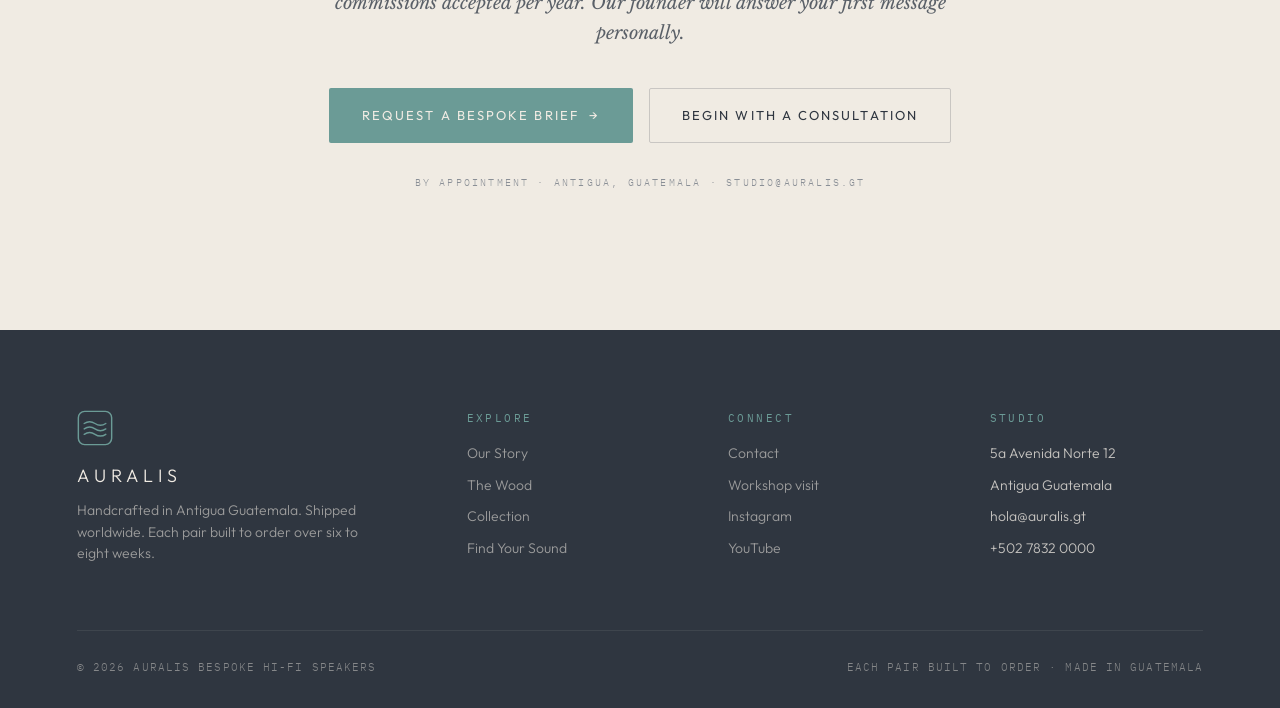
==== commit 050d69f7: "Add Bespoke Professional section to Collection page Replaces the small "Something else in mind?" foo" ====
--- a/collection.html
+++ b/collection.html
@@ -6,7 +6,7 @@
 <title>Collection — AURALIS</title>
 <link rel="preconnect" href="https://fonts.googleapis.com">
 <link rel="preconnect" href="https://fonts.gstatic.com" crossorigin>
-<link href="https://fonts.googleapis.com/css2?family=Outfit:wght@200;300;400;500&family=Libre+Baskerville:ital,wght@0,400;1,400&family=IBM+Plex+Mono:wght@300;400&display=swap" rel="stylesheet">
+<link href="https://fonts.googleapis.com/css2?family=Outfit:wght@200;300;400;500&family=Libre+Baskerville:ital,wght@0,400;1,400&family=IBM+Plex+Mono:wght@300;400;500;600;700&display=swap" rel="stylesheet">
 <link rel="stylesheet" href="assets/styles.css">
 <link rel="stylesheet" href="assets/speaker-visual.css">
 <style>
@@ -151,6 +151,193 @@
 .custom-note {
   max-width: 800px; margin: 0 auto; padding: 0 var(--pad); text-align: center;
 }
+/* Bespoke Professional section */
+.bespoke-hero {
+  position: relative;
+  margin-top: 120px;
+  background: var(--slate);
+  color: var(--cream);
+  overflow: hidden;
+}
+.bespoke-hero::before {
+  content: '';
+  position: absolute; inset: 0;
+  background: linear-gradient(180deg, rgba(47,54,64,0.0) 40%, rgba(47,54,64,0.55) 100%);
+  pointer-events: none; z-index: 1;
+}
+.bespoke-hero-img {
+  display: block; width: 100%;
+  height: min(78vh, 760px);
+  object-fit: cover; object-position: center;
+}
+.bespoke-hero-copy {
+  position: absolute; inset: 0; z-index: 2;
+  display: flex; flex-direction: column; justify-content: flex-end;
+  padding: 64px var(--pad) 72px;
+  max-width: 1280px; margin: 0 auto;
+}
+.bespoke-eyebrow {
+  font-family: var(--f-mono); font-size: 11px;
+  letter-spacing: 0.26em; text-transform: uppercase;
+  color: var(--teal); margin-bottom: 20px;
+}
+.bespoke-hero h2 {
+  font-family: var(--f-display); font-weight: 200;
+  font-size: clamp(44px, 6.2vw, 92px); line-height: 1.02;
+  letter-spacing: -0.01em; max-width: 18ch;
+  color: var(--cream);
+}
+.bespoke-hero h2 em {
+  font-family: var(--f-serif); font-style: italic; font-weight: 400;
+  color: var(--teal);
+}
+.bespoke-hero .lead {
+  font-family: var(--f-serif); font-style: italic;
+  font-size: clamp(17px, 1.4vw, 22px); line-height: 1.6;
+  color: rgba(240,235,227,0.82);
+  max-width: 48ch; margin-top: 24px;
+}
+
+.bespoke-body {
+  max-width: var(--max); margin: 0 auto;
+  padding: 120px var(--pad) 40px;
+  display: grid; grid-template-columns: 1fr 1.35fr; gap: 80px;
+  align-items: start;
+}
+@media (max-width: 900px) { .bespoke-body { grid-template-columns: 1fr; gap: 48px; padding: 80px var(--pad) 32px; } }
+.bespoke-body .kicker {
+  font-family: var(--f-mono); font-size: 11px;
+  letter-spacing: 0.24em; text-transform: uppercase;
+  color: var(--teal-deep); margin-bottom: 22px;
+}
+.bespoke-body h3 {
+  font-family: var(--f-display); font-weight: 200;
+  font-size: clamp(32px, 3.4vw, 52px); line-height: 1.05;
+  letter-spacing: -0.01em; color: var(--slate);
+  max-width: 14ch;
+}
+.bespoke-body .col-right p {
+  font-family: var(--f-display); font-weight: 300;
+  font-size: 17px; line-height: 1.75; color: var(--stone);
+}
+.bespoke-body .col-right p + p { margin-top: 22px; }
+.bespoke-body .col-right em {
+  font-family: var(--f-serif); font-style: italic;
+  color: var(--teal-deep);
+}
+
+.bespoke-for {
+  max-width: var(--max); margin: 40px auto 0;
+  padding: 0 var(--pad);
+  display: grid; grid-template-columns: repeat(3, 1fr); gap: 1px;
+  background: rgba(47,54,64,0.1);
+  border-top: 1px solid rgba(47,54,64,0.1);
+  border-bottom: 1px solid rgba(47,54,64,0.1);
+}
+@media (max-width: 820px) { .bespoke-for { grid-template-columns: 1fr; } }
+.bespoke-for .cell {
+  background: var(--cream);
+  padding: 44px 36px;
+}
+.bespoke-for .cell .num {
+  font-family: var(--f-mono); font-size: 11px;
+  letter-spacing: 0.24em; color: var(--teal);
+  margin-bottom: 18px;
+}
+.bespoke-for .cell h4 {
+  font-family: var(--f-display); font-weight: 300;
+  font-size: 22px; margin-bottom: 14px; color: var(--slate);
+}
+.bespoke-for .cell p {
+  font-size: 14px; line-height: 1.65; color: var(--stone);
+}
+
+.bespoke-gallery {
+  position: relative; margin-top: 120px;
+  background: var(--parchment);
+  padding: 120px var(--pad) 120px;
+}
+.bespoke-gallery-inner {
+  max-width: var(--max); margin: 0 auto;
+  display: grid; grid-template-columns: 1fr 1fr; gap: 64px;
+  align-items: center;
+}
+@media (max-width: 900px) { .bespoke-gallery-inner { grid-template-columns: 1fr; gap: 40px; } }
+.bespoke-gallery img {
+  width: 100%; height: auto;
+  display: block;
+  box-shadow: 0 30px 60px -30px rgba(47,54,64,0.35);
+}
+.bespoke-gallery .caption {
+  font-family: var(--f-mono); font-size: 10px;
+  letter-spacing: 0.22em; color: var(--ash);
+  text-transform: uppercase; margin-top: 16px;
+}
+.bespoke-gallery h3 {
+  font-family: var(--f-display); font-weight: 200;
+  font-size: clamp(30px, 3vw, 46px); line-height: 1.08;
+  color: var(--slate); margin-bottom: 22px;
+  max-width: 16ch;
+}
+.bespoke-gallery h3 em {
+  font-family: var(--f-serif); font-style: italic;
+  color: var(--teal-deep);
+}
+.bespoke-gallery .blurb {
+  font-size: 16px; line-height: 1.75; color: var(--stone);
+}
+.bespoke-gallery .proc-list {
+  list-style: none; margin-top: 36px;
+  display: grid; gap: 14px;
+}
+.bespoke-gallery .proc-list li {
+  display: grid; grid-template-columns: 56px 1fr;
+  gap: 12px; align-items: baseline;
+  padding: 14px 0; border-top: 1px solid rgba(47,54,64,0.08);
+}
+.bespoke-gallery .proc-list li:first-child { border-top: 0; }
+.bespoke-gallery .proc-list .n {
+  font-family: var(--f-mono); font-size: 10px;
+  letter-spacing: 0.22em; color: var(--teal);
+}
+.bespoke-gallery .proc-list .t {
+  font-family: var(--f-display); font-weight: 300;
+  font-size: 15px; color: var(--slate);
+}
+.bespoke-gallery .proc-list .t span {
+  display: block; color: var(--stone); font-size: 13px;
+  margin-top: 4px; line-height: 1.55;
+}
+
+.bespoke-cta {
+  max-width: var(--max); margin: 0 auto;
+  padding: 120px var(--pad) 140px;
+  text-align: center;
+}
+.bespoke-cta h3 {
+  font-family: var(--f-display); font-weight: 200;
+  font-size: clamp(36px, 4.4vw, 64px); line-height: 1.05;
+  max-width: 22ch; margin: 0 auto 28px;
+}
+.bespoke-cta h3 em {
+  font-family: var(--f-serif); font-style: italic;
+  color: var(--teal-deep);
+}
+.bespoke-cta .sub {
+  font-family: var(--f-serif); font-style: italic;
+  font-size: 18px; color: var(--stone);
+  max-width: 52ch; margin: 0 auto 40px;
+  line-height: 1.65;
+}
+.bespoke-cta .cta-row {
+  display: inline-flex; gap: 16px; flex-wrap: wrap;
+  justify-content: center;
+}
+.bespoke-cta .qualifier {
+  font-family: var(--f-mono); font-size: 10px;
+  letter-spacing: 0.22em; text-transform: uppercase;
+  color: var(--ash); margin-top: 32px;
+}
 </style>
 </head>
 <body>
@@ -181,16 +368,155 @@
   </div>
 </section>
 
-<section class="section">
-  <div class="custom-note reveal">
-    <div class="section-num">03 — Bespoke</div>
-    <h2 class="h1" style="max-width: 18ch; margin: 0 auto;">Something else in mind?</h2>
-    <p class="body-lg" style="margin: 32px auto 36px; text-align: left;">
-      We accept commissions for alternate wood species, custom finishes, non-standard
-      dimensions and special driver configurations. Every bespoke order begins with a
-      conversation — about your room, your music, and what you want to hear.
+<section class="section" style="padding-top: clamp(80px, 10vw, 140px); padding-bottom: 0;">
+  <div class="wrap" style="text-align: center;">
+    <div class="section-num reveal">§ 04 — Bespoke Professional</div>
+    <h2 class="display reveal" style="max-width: 20ch; margin: 0 auto 24px;">Bespoke.</h2>
+    <p class="body-lg reveal serif" style="font-style: italic; margin: 0 auto; color: var(--stone); max-width: 46ch;">
+      When the catalog is a starting point, not a destination.
     </p>
-    <a href="consultation.html" class="btn btn-primary">Begin a Consultation <span class="arrow">→</span></a>
+  </div>
+</section>
+
+<section class="bespoke-hero">
+  <img class="bespoke-hero-img" src="assets/img/bespoke-sanctuary.png" alt="Bespoke Professional AURALIS speakers — gramophone horn with green serpentine marble, cane grille, paired with a turntable and tube amplification in a private listening room." />
+  <div class="bespoke-hero-copy">
+    <h2 class="reveal">Built for the room that <em>deserves it.</em></h2>
+    <p class="lead reveal">
+      For listening rooms, private hi-fi bars, and collectors who have outgrown the catalog.
+      One brief. One commission. One pair that will not exist anywhere else on earth.
+    </p>
+  </div>
+</section>
+
+<section class="bespoke-body">
+  <div class="col-left reveal">
+    <div class="kicker">The Premise</div>
+    <h3>A commission, not a purchase.</h3>
+  </div>
+  <div class="col-right reveal">
+    <p>
+      Our four signature speakers are built to a set of drawings we have refined for years.
+      <em>Bespoke Professional is different.</em> It begins with a blank sheet, a conversation,
+      and a visit — either yours to our workshop in Antigua, or ours to your room.
+    </p>
+    <p>
+      We listen to how you listen. We measure the space. We discuss the music that matters
+      to you — the records you return to when the room is empty and the lights are low. Then
+      our lead luthier drafts a speaker designed, voiced, and finished for <em>your</em> room
+      and no other.
+    </p>
+    <p>
+      Every pair is numbered, signed, and accompanied by a bound dossier: the acoustic
+      analysis of your space, the chosen tonewood with its provenance, the driver selection,
+      and the name of every craftsperson who touched it.
+    </p>
+  </div>
+</section>
+
+<section>
+  <div class="bespoke-for reveal">
+    <div class="cell">
+      <div class="num">01 · For</div>
+      <h4>Dedicated listening rooms</h4>
+      <p>A room built around the music, where speakers are furniture, architecture, and instrument at once. Horn-loaded, open-baffle, or sealed enclosures tuned to your exact dimensions.</p>
+    </div>
+    <div class="cell">
+      <div class="num">02 · For</div>
+      <h4>Private hi-fi bars &amp; clubs</h4>
+      <p>Speakers as centerpiece. Built to hold a room at conversational volume and then, when the last guest leaves, to sing. Finishes coordinated with your bar's palette and light.</p>
+    </div>
+    <div class="cell">
+      <div class="num">03 · For</div>
+      <h4>The collector beyond the catalog</h4>
+      <p>You have heard the Balam. You want something further — a wood we do not yet offer, a horn in green serpentine, a driver configuration built for your amplifier. We are listening.</p>
+    </div>
+  </div>
+</section>
+
+<section class="bespoke-gallery">
+  <div class="bespoke-gallery-inner">
+    <div class="reveal">
+      <img src="assets/img/bespoke-sanctuary.png" alt="Paired Bespoke Professional towers with green marble horns and cane grilles in a Japanese-inflected listening sanctuary with a tube amplifier and bonsai." />
+      <div class="caption">Client sanctuary · Antigua · 2025 · Horn in verde guatemala marble, Cocobolo body, hand-woven cane</div>
+    </div>
+    <div class="reveal">
+      <div class="kicker" style="font-family: var(--f-mono); font-size: 11px; letter-spacing: 0.24em; color: var(--teal-deep); margin-bottom: 22px; text-transform: uppercase;">§ The Process</div>
+      <h3>Six months. <em>One pair.</em> Yours alone.</h3>
+      <p class="blurb">
+        A bespoke commission is not a faster version of our catalog — it is a slower one. We
+        accept a limited number of commissions each year. The process is deliberate because
+        the object is meant to outlast every other thing in the room.
+      </p>
+      <ul class="proc-list">
+        <li>
+          <span class="n">01</span>
+          <span class="t">Introduction &amp; room visit<span>A ninety-minute conversation. We bring measurement microphones and questions.</span></span>
+        </li>
+        <li>
+          <span class="n">02</span>
+          <span class="t">Acoustic design<span>Your room's response drives the enclosure, driver choice, and crossover. We send drawings.</span></span>
+        </li>
+        <li>
+          <span class="n">03</span>
+          <span class="t">Material selection<span>You choose the tonewood, the grille cloth, the metalwork, the stone. Samples shipped.</span></span>
+        </li>
+        <li>
+          <span class="n">04</span>
+          <span class="t">Commission &amp; craft<span>Four to six months in the workshop. Progress photographs every two weeks.</span></span>
+        </li>
+        <li>
+          <span class="n">05</span>
+          <span class="t">Voicing<span>We burn the speakers in for 200 hours, then voice them against reference recordings.</span></span>
+        </li>
+        <li>
+          <span class="n">06</span>
+          <span class="t">Installation<span>Two of us fly to your room, install, level, voice in situ, and stay for the first listening.</span></span>
+        </li>
+      </ul>
+    </div>
+  </div>
+</section>
+
+<section class="bespoke-gallery" style="margin-top: 0; padding-top: 0; background: var(--cream);">
+  <div class="bespoke-gallery-inner" style="direction: rtl;">
+    <div class="reveal" style="direction: ltr;">
+      <img src="assets/img/bespoke-gallery.png" alt="A listener sits alone on a leather sofa facing paired Bespoke Professional speakers with horn tops and cane grilles, flanking tube monoblocks and a turntable." />
+      <div class="caption">Private gallery · São Paulo · 2024 · Walnut body, forest serpentine horns, AMT super-tweeter array</div>
+    </div>
+    <div class="reveal" style="direction: ltr; padding-top: 48px;">
+      <div class="kicker" style="font-family: var(--f-mono); font-size: 11px; letter-spacing: 0.24em; color: var(--teal-deep); margin-bottom: 22px; text-transform: uppercase;">§ What changes</div>
+      <h3>Every variable, <em>on the table.</em></h3>
+      <p class="blurb">
+        On our catalog, the acoustic decisions are made. On a bespoke commission, nothing is
+        decided until you and the workshop decide it together.
+      </p>
+      <ul class="proc-list" style="margin-top: 28px;">
+        <li><span class="n">Form</span><span class="t">Horn-loaded, open-baffle, sealed, bass reflex — or a hybrid we design for your room.</span></li>
+        <li><span class="n">Wood</span><span class="t">Beyond our four tonewoods: walnut, sycamore, rosewood, aged Guatemalan cedar, and woods we source on request.</span></li>
+        <li><span class="n">Stone &amp; metal</span><span class="t">Serpentine marble horns, patinated brass, hand-forged iron bases, cast bronze hardware.</span></li>
+        <li><span class="n">Leather &amp; fabric</span><span class="t">Hand-stitched saddle leather wraps, Italian suede baffles, woven cane grilles, silk-thread cloths dyed in-house.</span></li>
+        <li><span class="n">Drivers</span><span class="t">Field-coil, Alnico, AMT, ribbon, compression. We partner with specialists worldwide.</span></li>
+        <li><span class="n">Scale</span><span class="t">From intimate 28-inch towers to room-defining four-way horn systems over six feet tall.</span></li>
+        <li><span class="n">Finish</span><span class="t">French polish, hand-rubbed lacquer, oiled satin, or a finish developed for your commission alone.</span></li>
+      </ul>
+    </div>
+  </div>
+</section>
+
+<section class="bespoke-cta">
+  <div class="reveal">
+    <div class="bespoke-eyebrow" style="color: var(--teal-deep); justify-content: center; text-align: center;">§ Begin the Conversation</div>
+    <h3>If you've read this far, <em>you already know.</em></h3>
+    <p class="sub">
+      Bespoke commissions begin at $24,000 per pair. Six-month lead time. Four commissions
+      accepted per year. Our founder will answer your first message personally.
+    </p>
+    <div class="cta-row">
+      <a href="contact.html?subject=bespoke" class="btn btn-primary">Request a Bespoke Brief <span class="arrow">→</span></a>
+      <a href="consultation.html" class="btn btn-secondary">Begin with a Consultation</a>
+    </div>
+    <div class="qualifier">By appointment · Antigua, Guatemala · studio@auralis.gt</div>
   </div>
 </section>
 
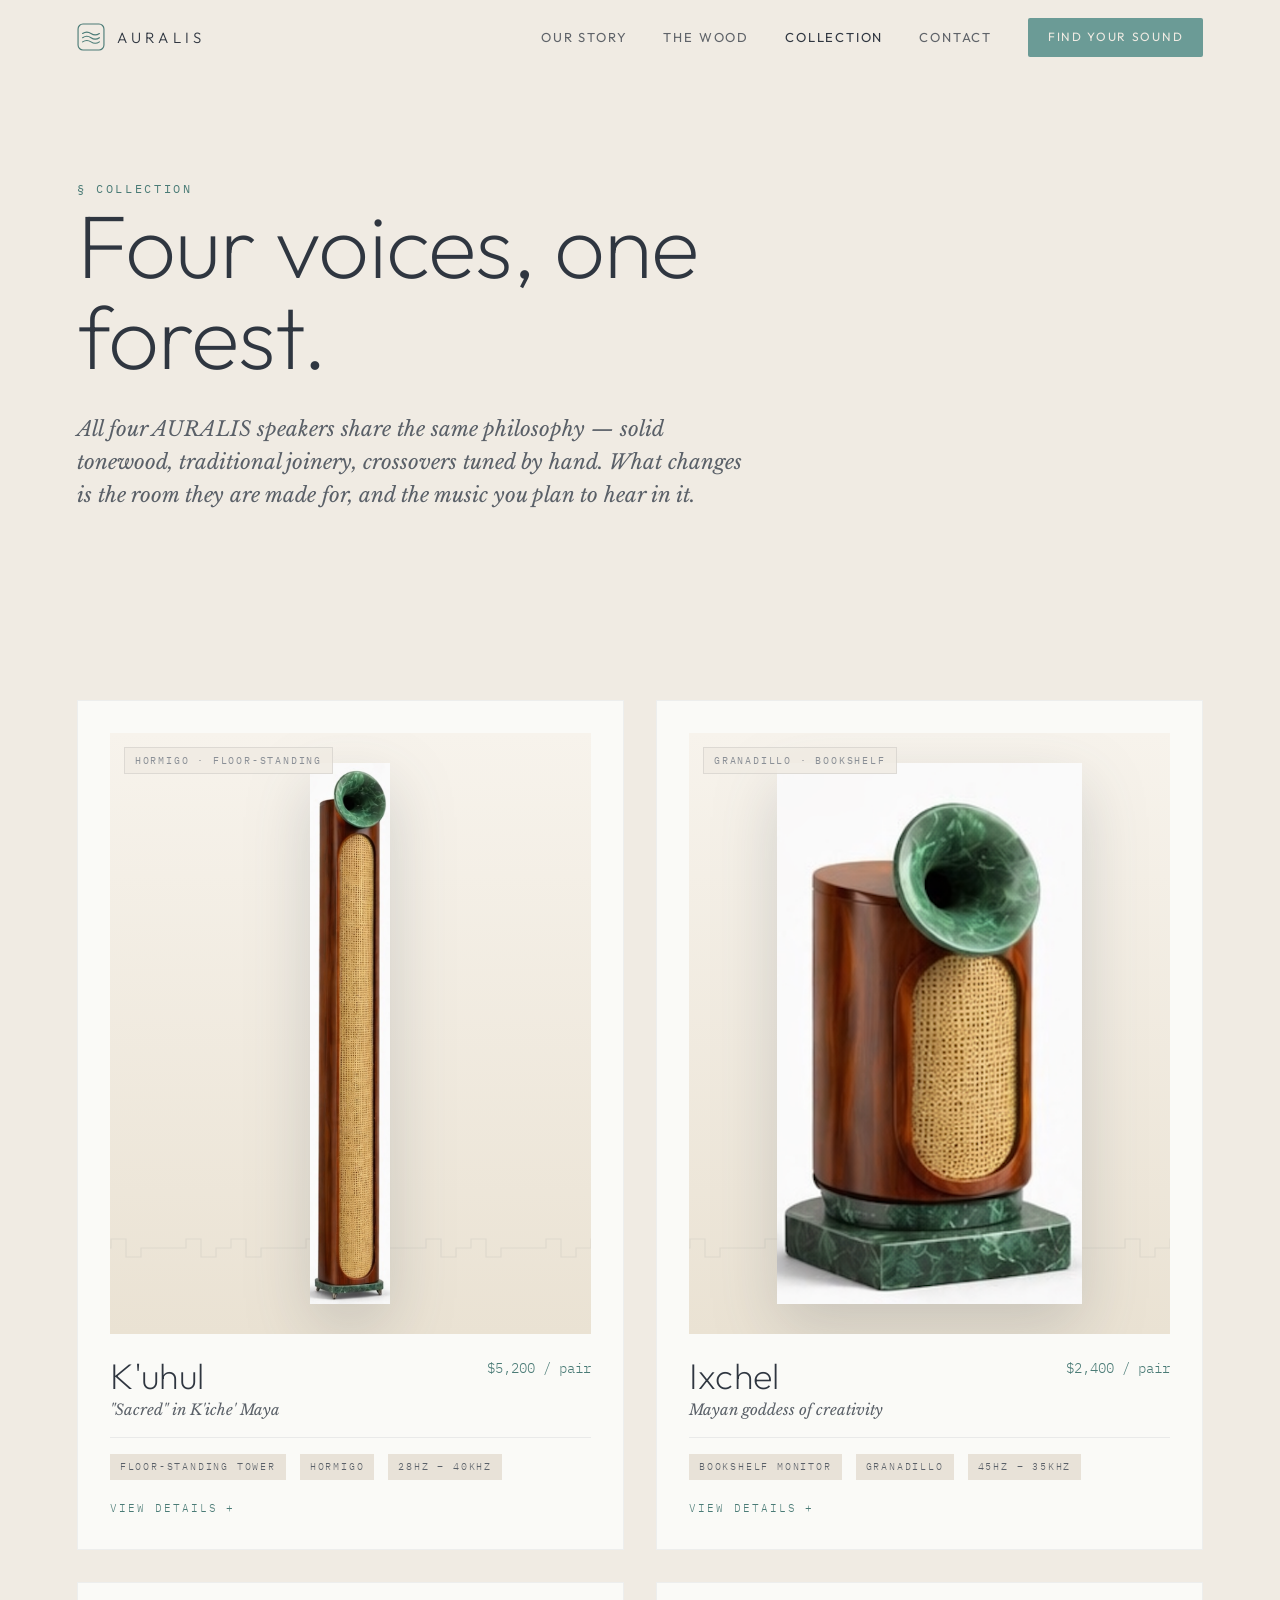
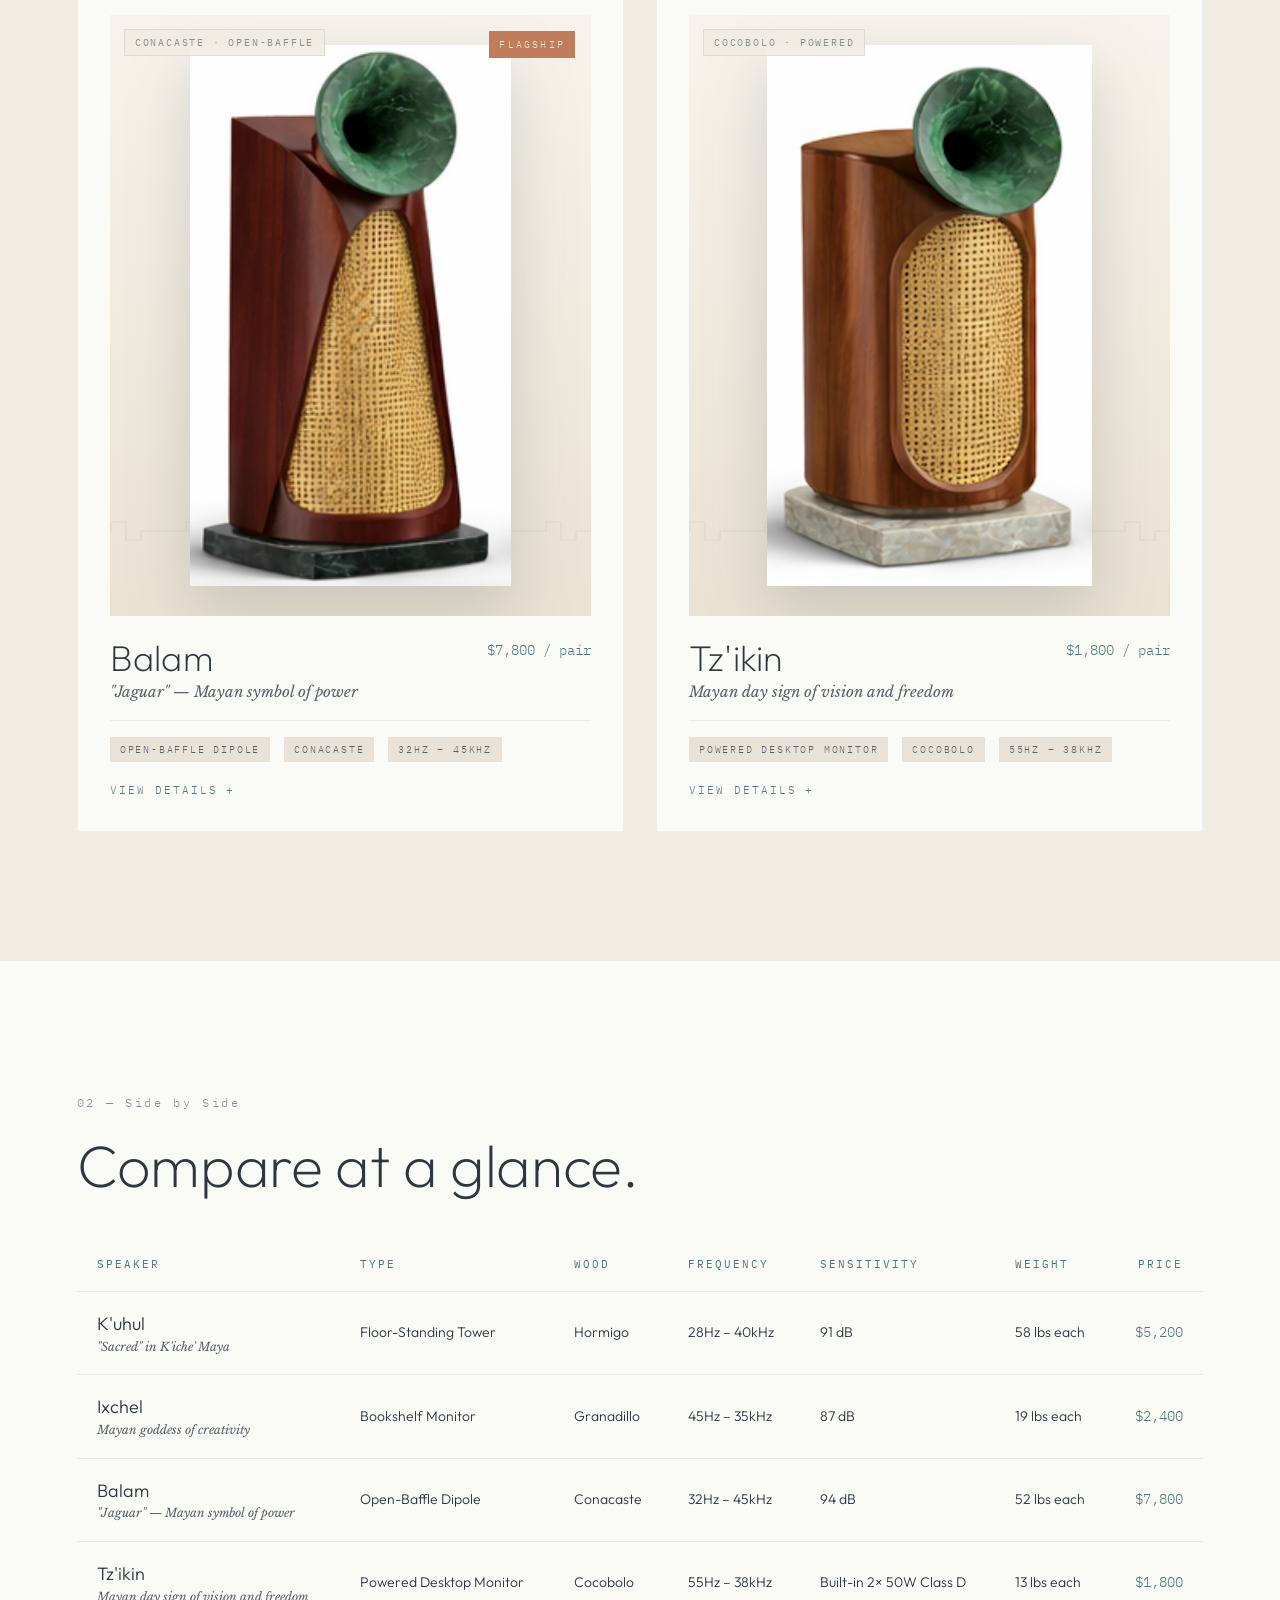
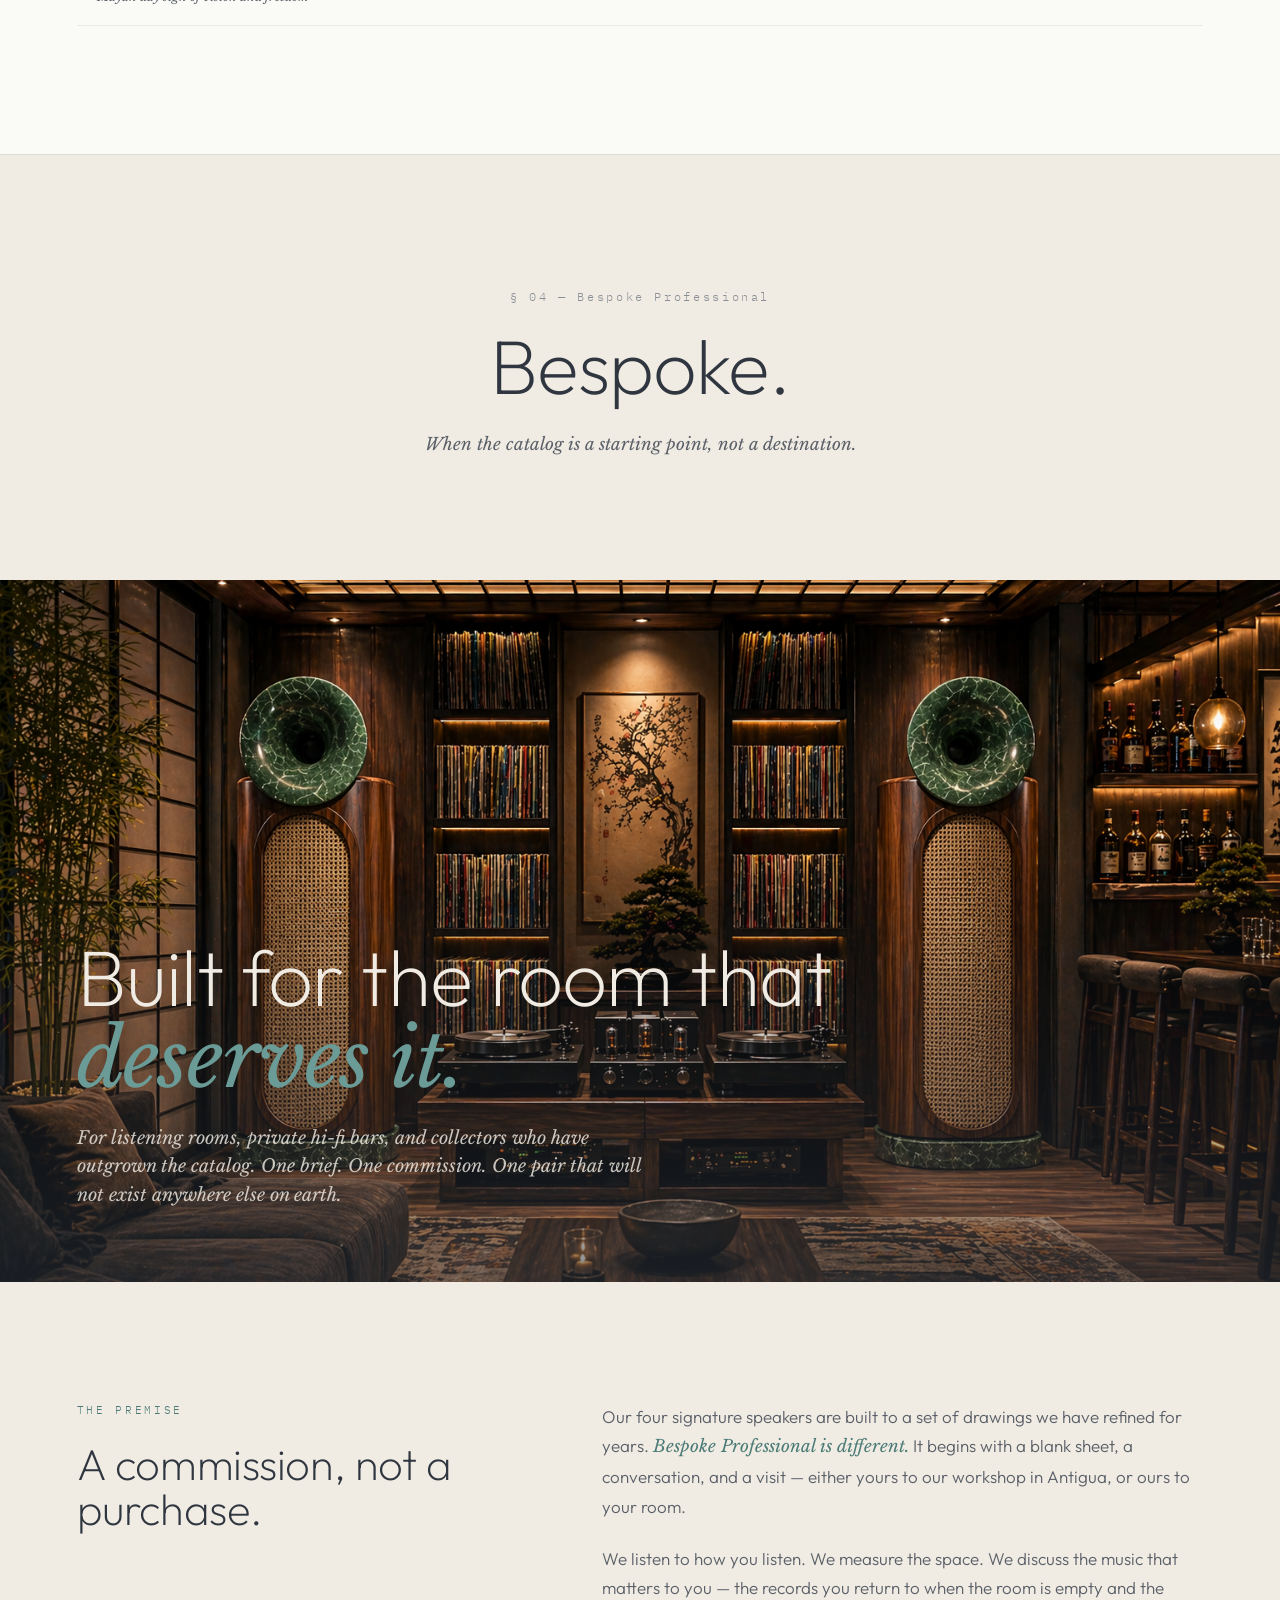
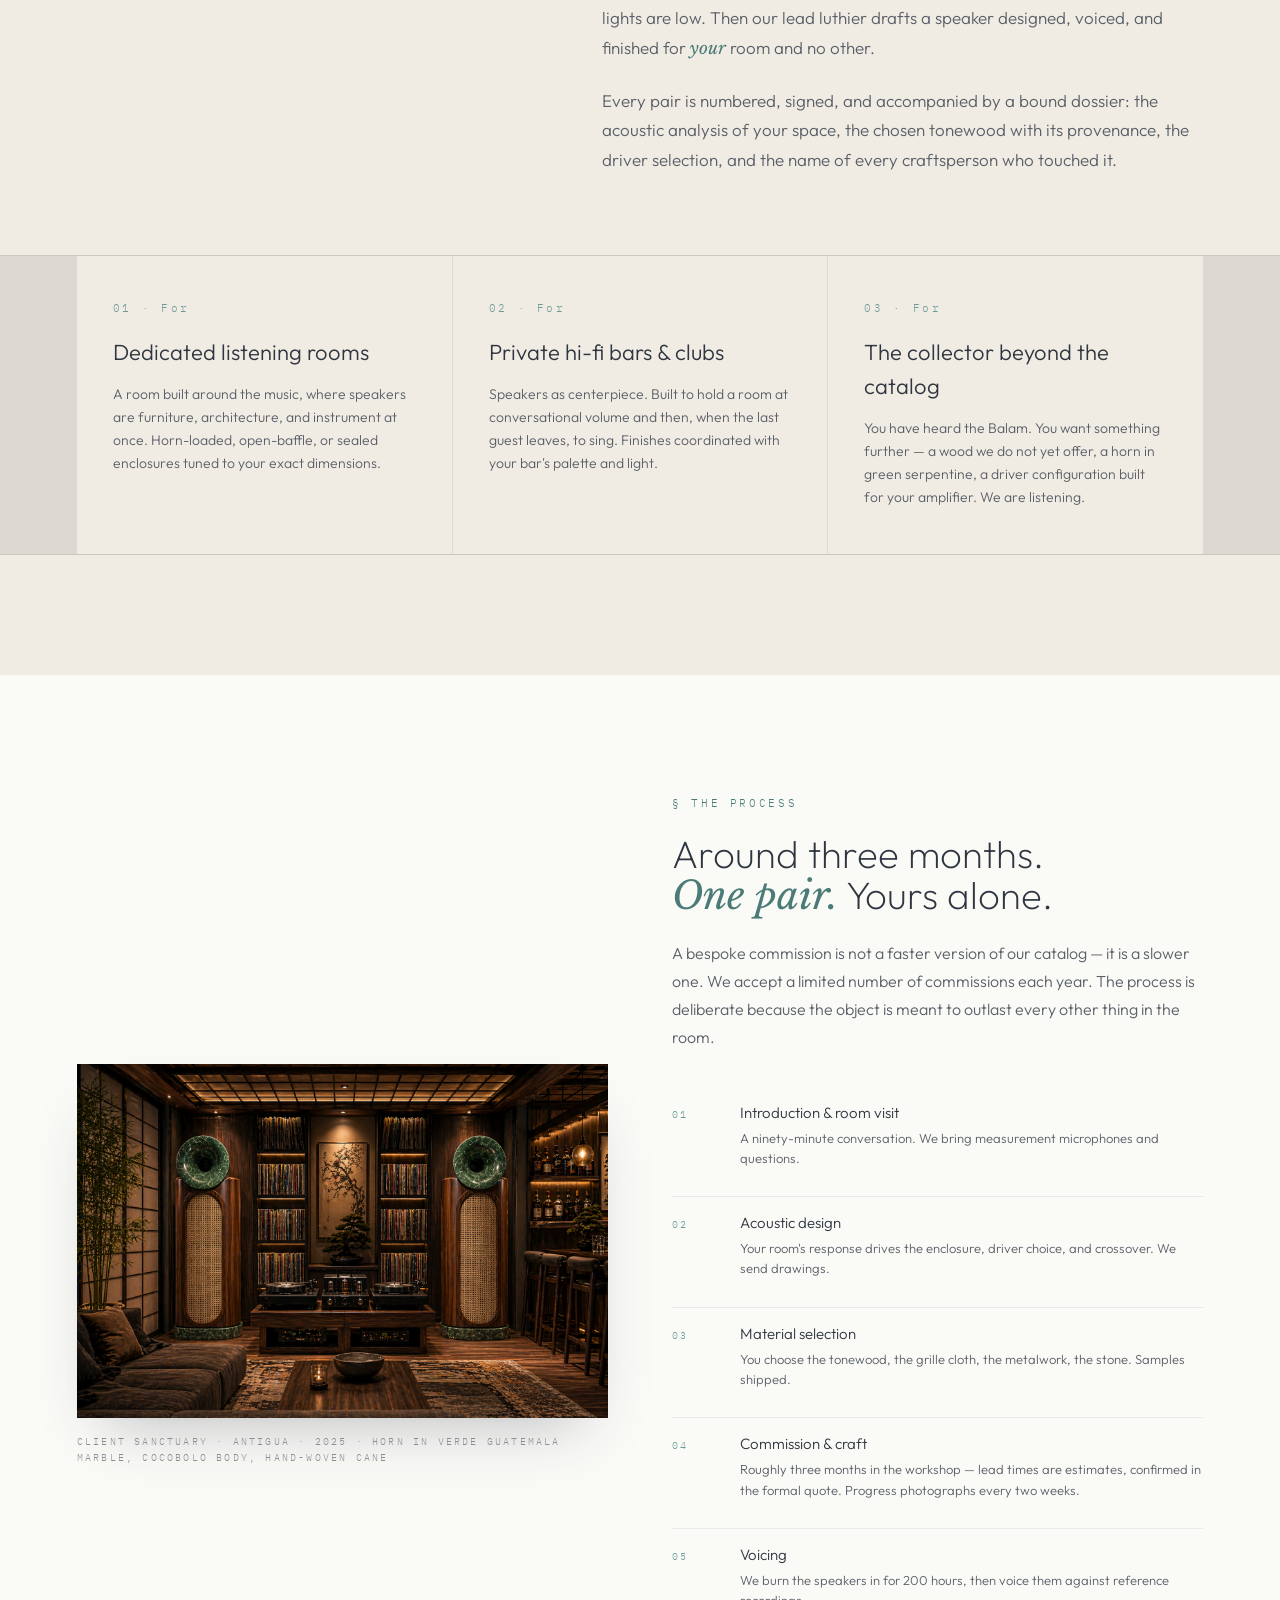
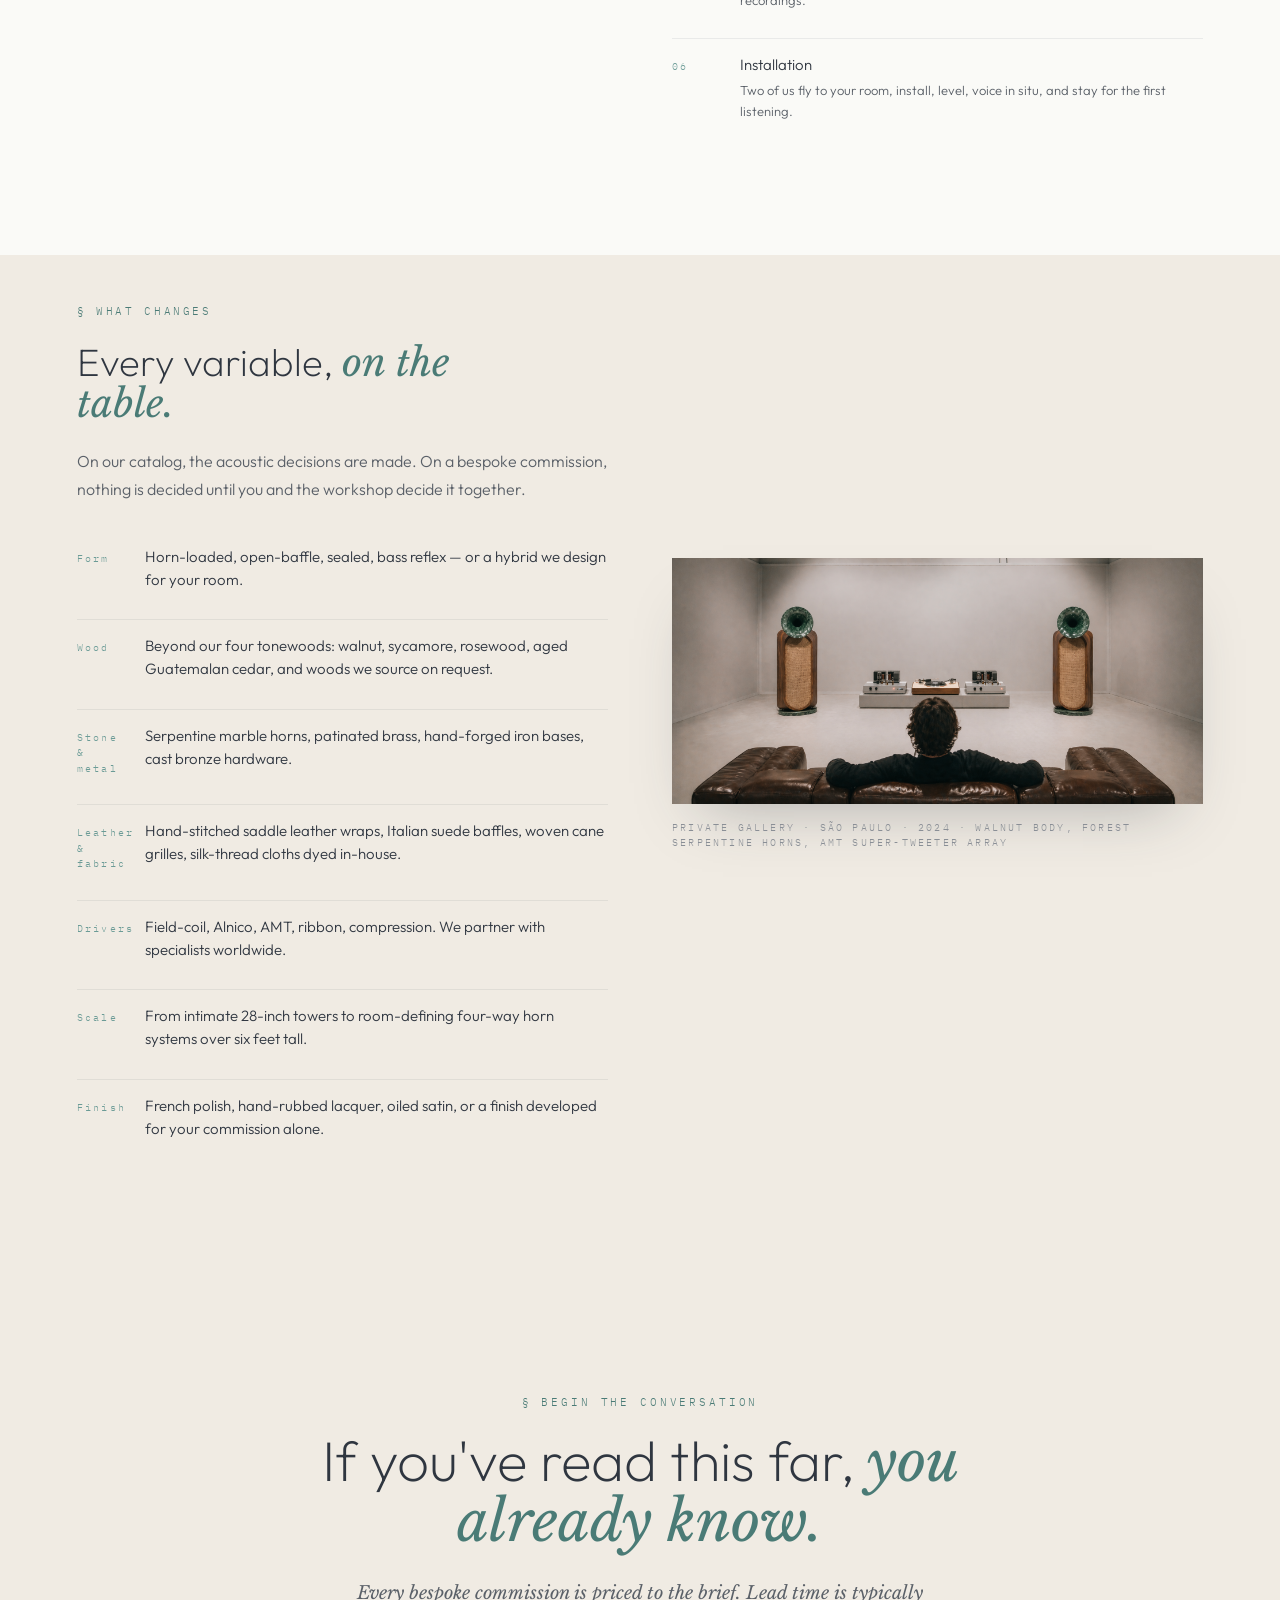
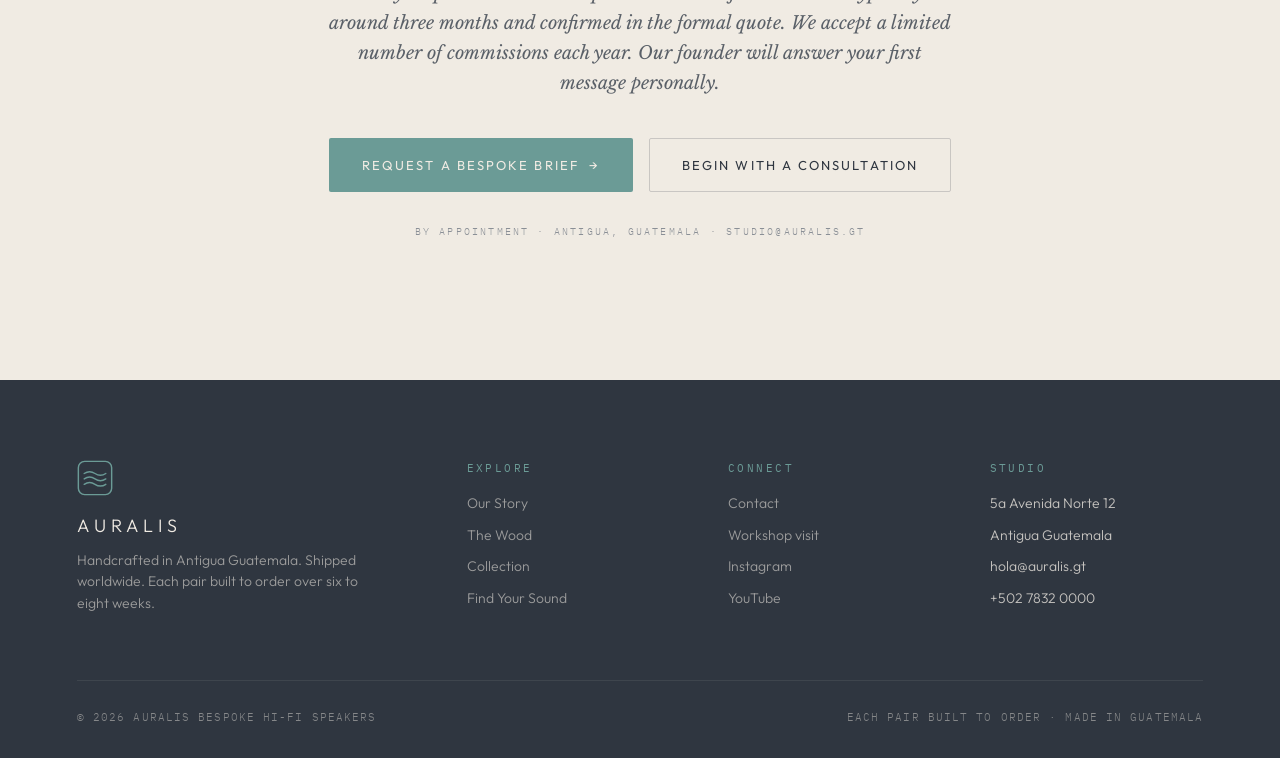
==== commit 6142ba14: "Correct Bespoke placeholder copy Remove the $24,000 starting price (every commission is priced to br" ====
--- a/collection.html
+++ b/collection.html
@@ -442,7 +442,7 @@
     </div>
     <div class="reveal">
       <div class="kicker" style="font-family: var(--f-mono); font-size: 11px; letter-spacing: 0.24em; color: var(--teal-deep); margin-bottom: 22px; text-transform: uppercase;">§ The Process</div>
-      <h3>Six months. <em>One pair.</em> Yours alone.</h3>
+      <h3>Around three months. <em>One pair.</em> Yours alone.</h3>
       <p class="blurb">
         A bespoke commission is not a faster version of our catalog — it is a slower one. We
         accept a limited number of commissions each year. The process is deliberate because
@@ -463,7 +463,7 @@
         </li>
         <li>
           <span class="n">04</span>
-          <span class="t">Commission &amp; craft<span>Four to six months in the workshop. Progress photographs every two weeks.</span></span>
+          <span class="t">Commission &amp; craft<span>Roughly three months in the workshop — lead times are estimates, confirmed in the formal quote. Progress photographs every two weeks.</span></span>
         </li>
         <li>
           <span class="n">05</span>
@@ -509,8 +509,9 @@
     <div class="bespoke-eyebrow" style="color: var(--teal-deep); justify-content: center; text-align: center;">§ Begin the Conversation</div>
     <h3>If you've read this far, <em>you already know.</em></h3>
     <p class="sub">
-      Bespoke commissions begin at $24,000 per pair. Six-month lead time. Four commissions
-      accepted per year. Our founder will answer your first message personally.
+      Every bespoke commission is priced to the brief. Lead time is typically around three
+      months and confirmed in the formal quote. We accept a limited number of commissions
+      each year. Our founder will answer your first message personally.
     </p>
     <div class="cta-row">
       <a href="contact.html?subject=bespoke" class="btn btn-primary">Request a Bespoke Brief <span class="arrow">→</span></a>
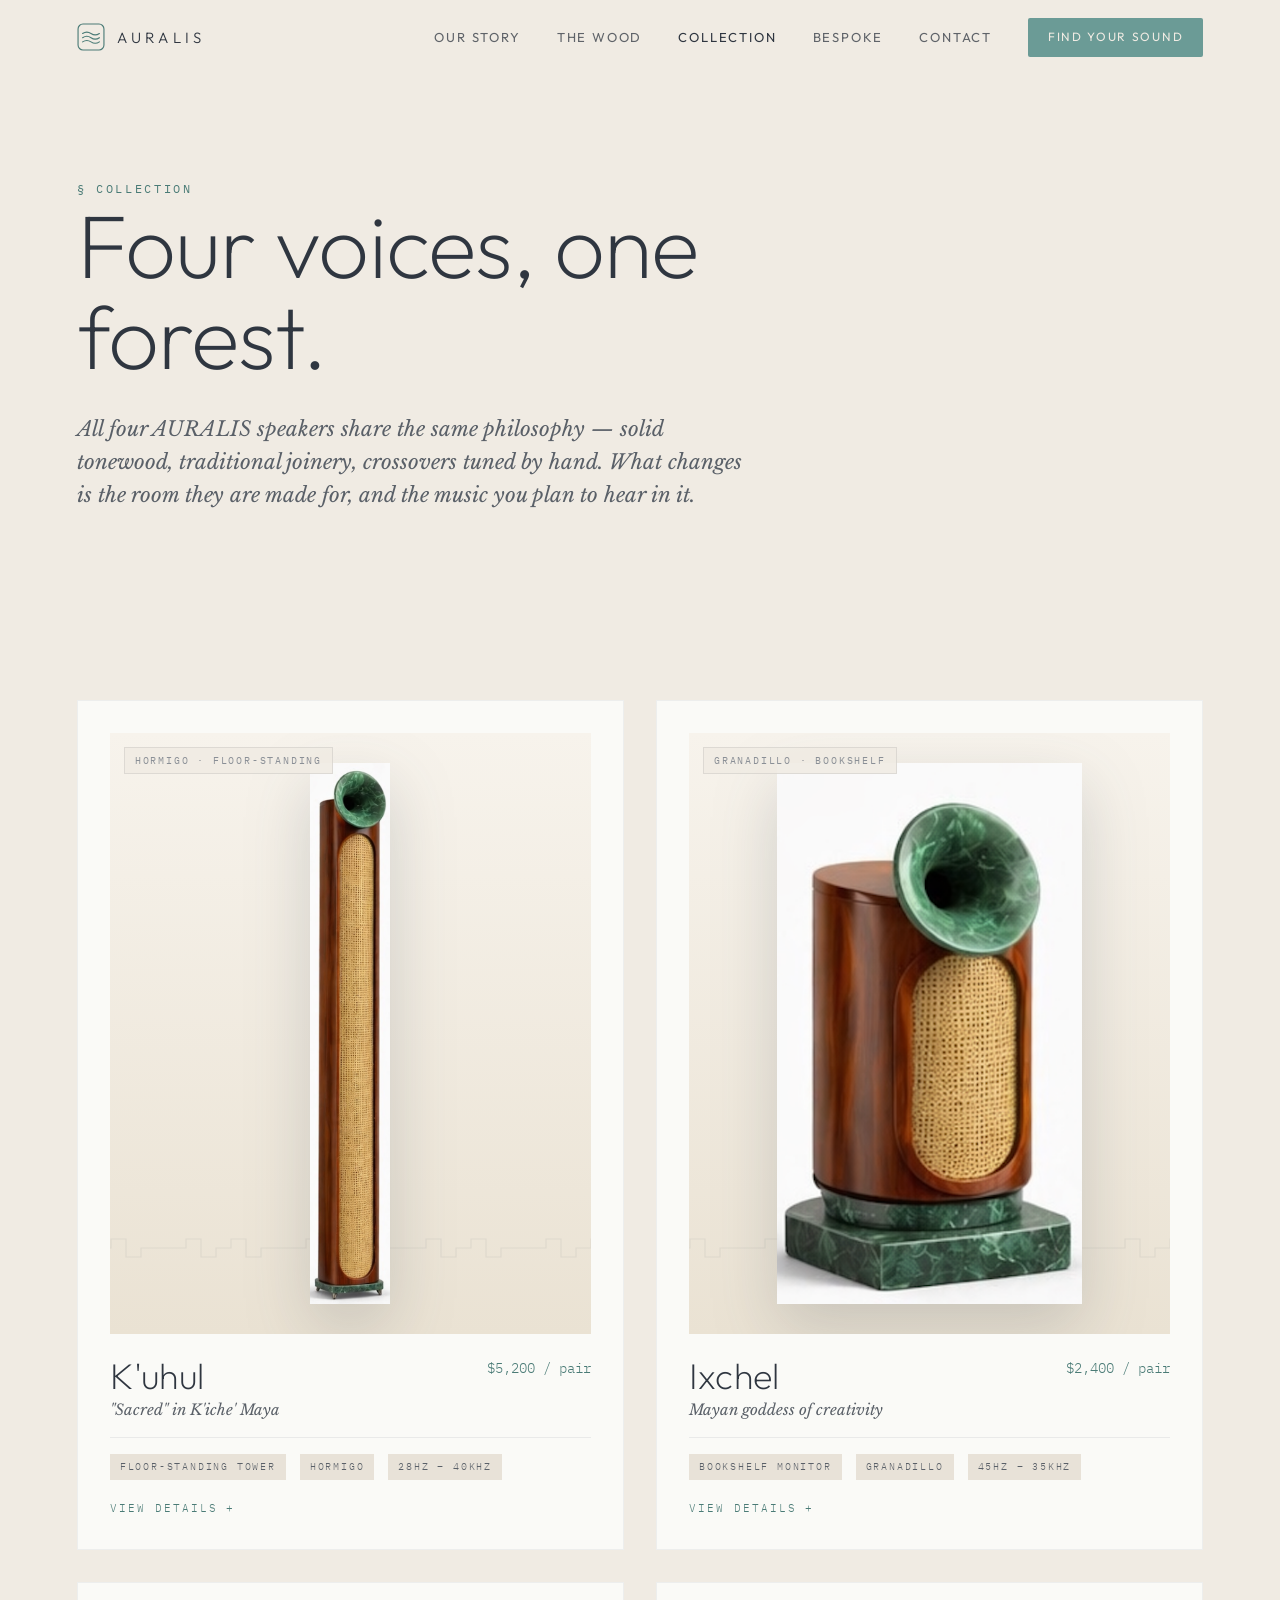
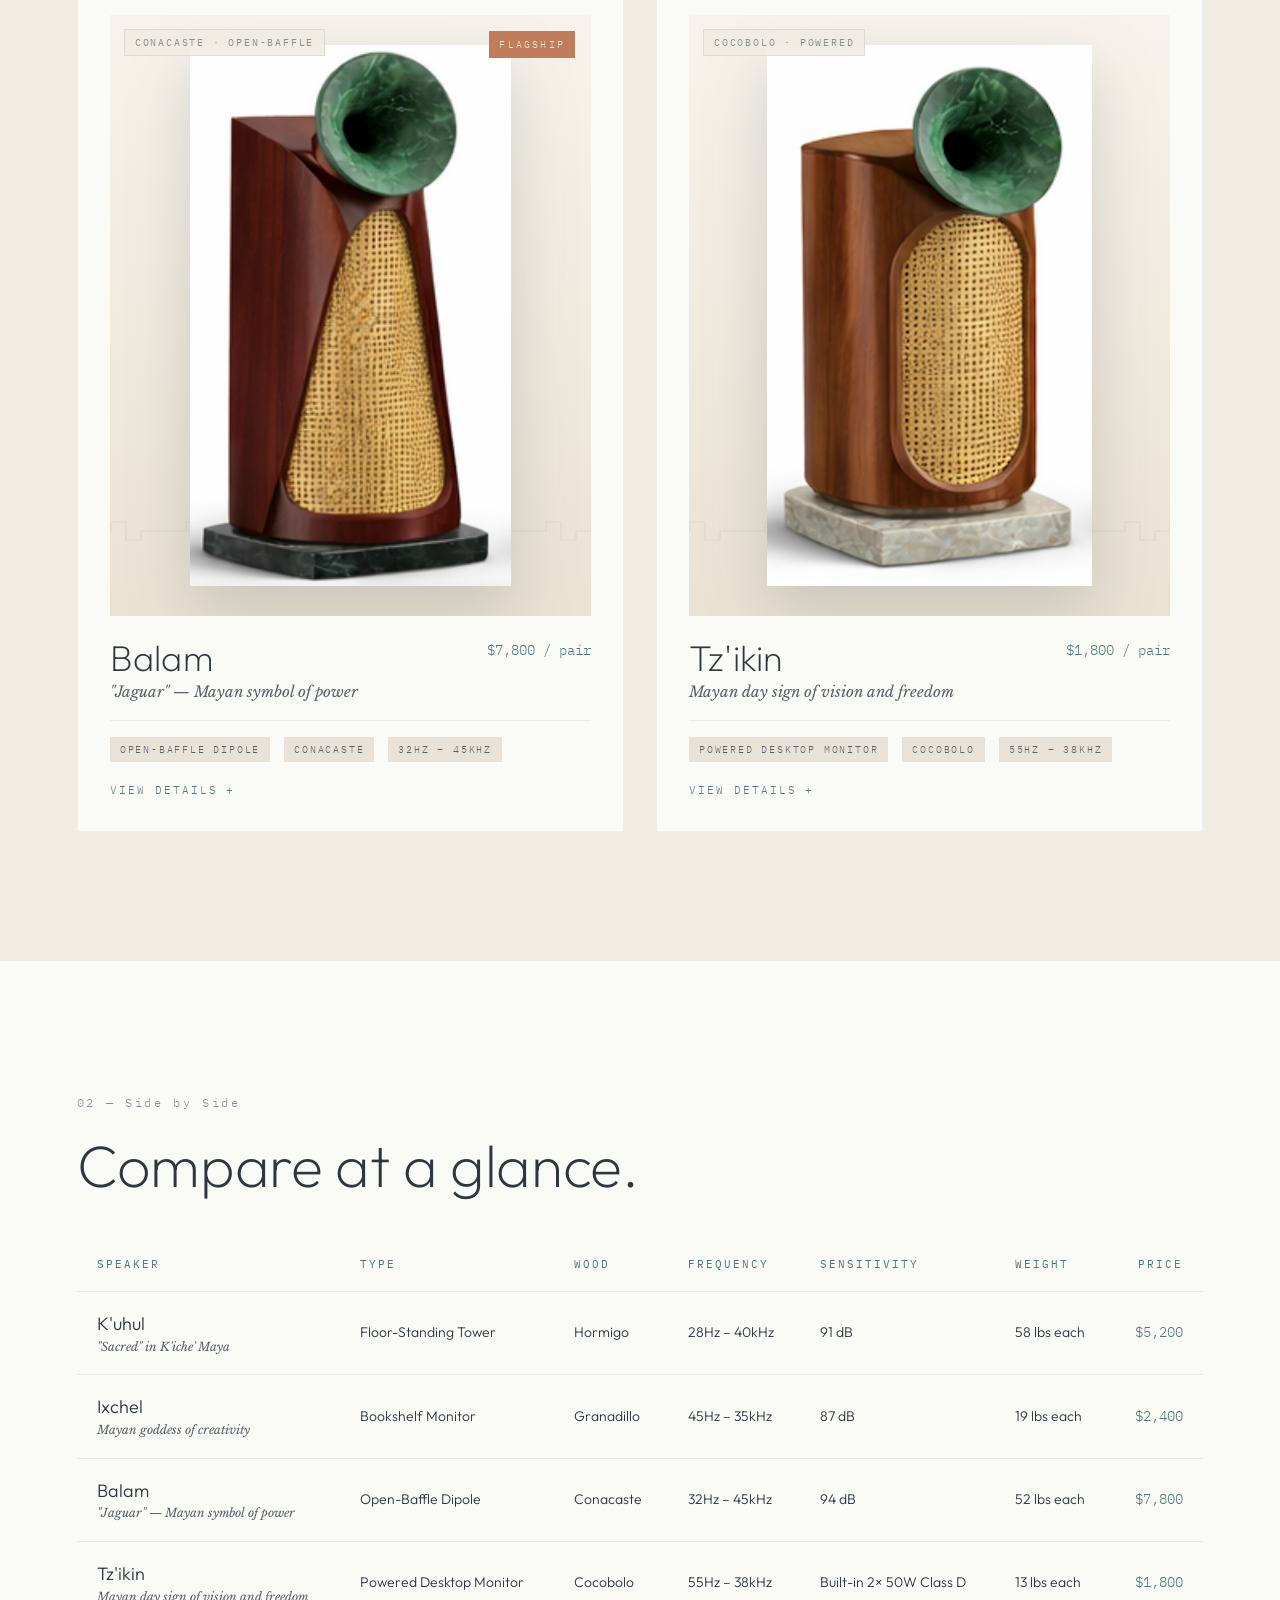
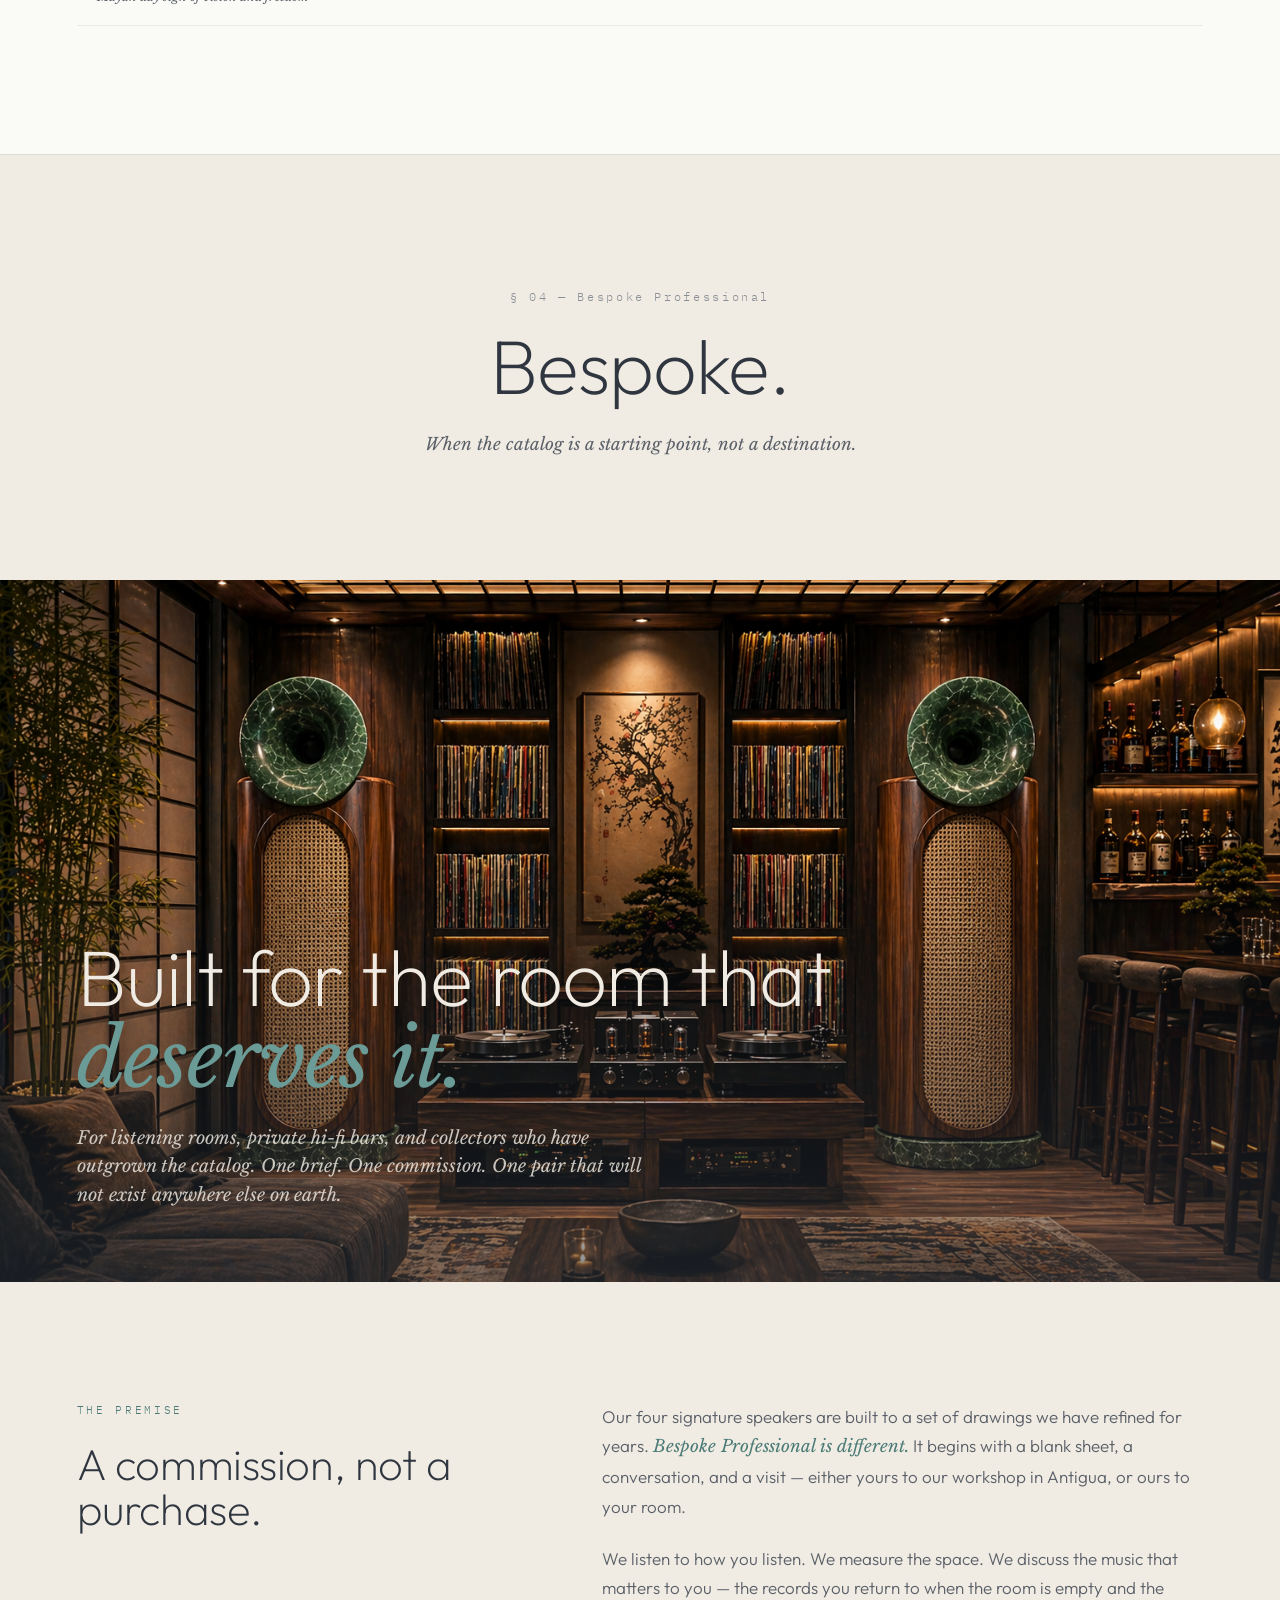
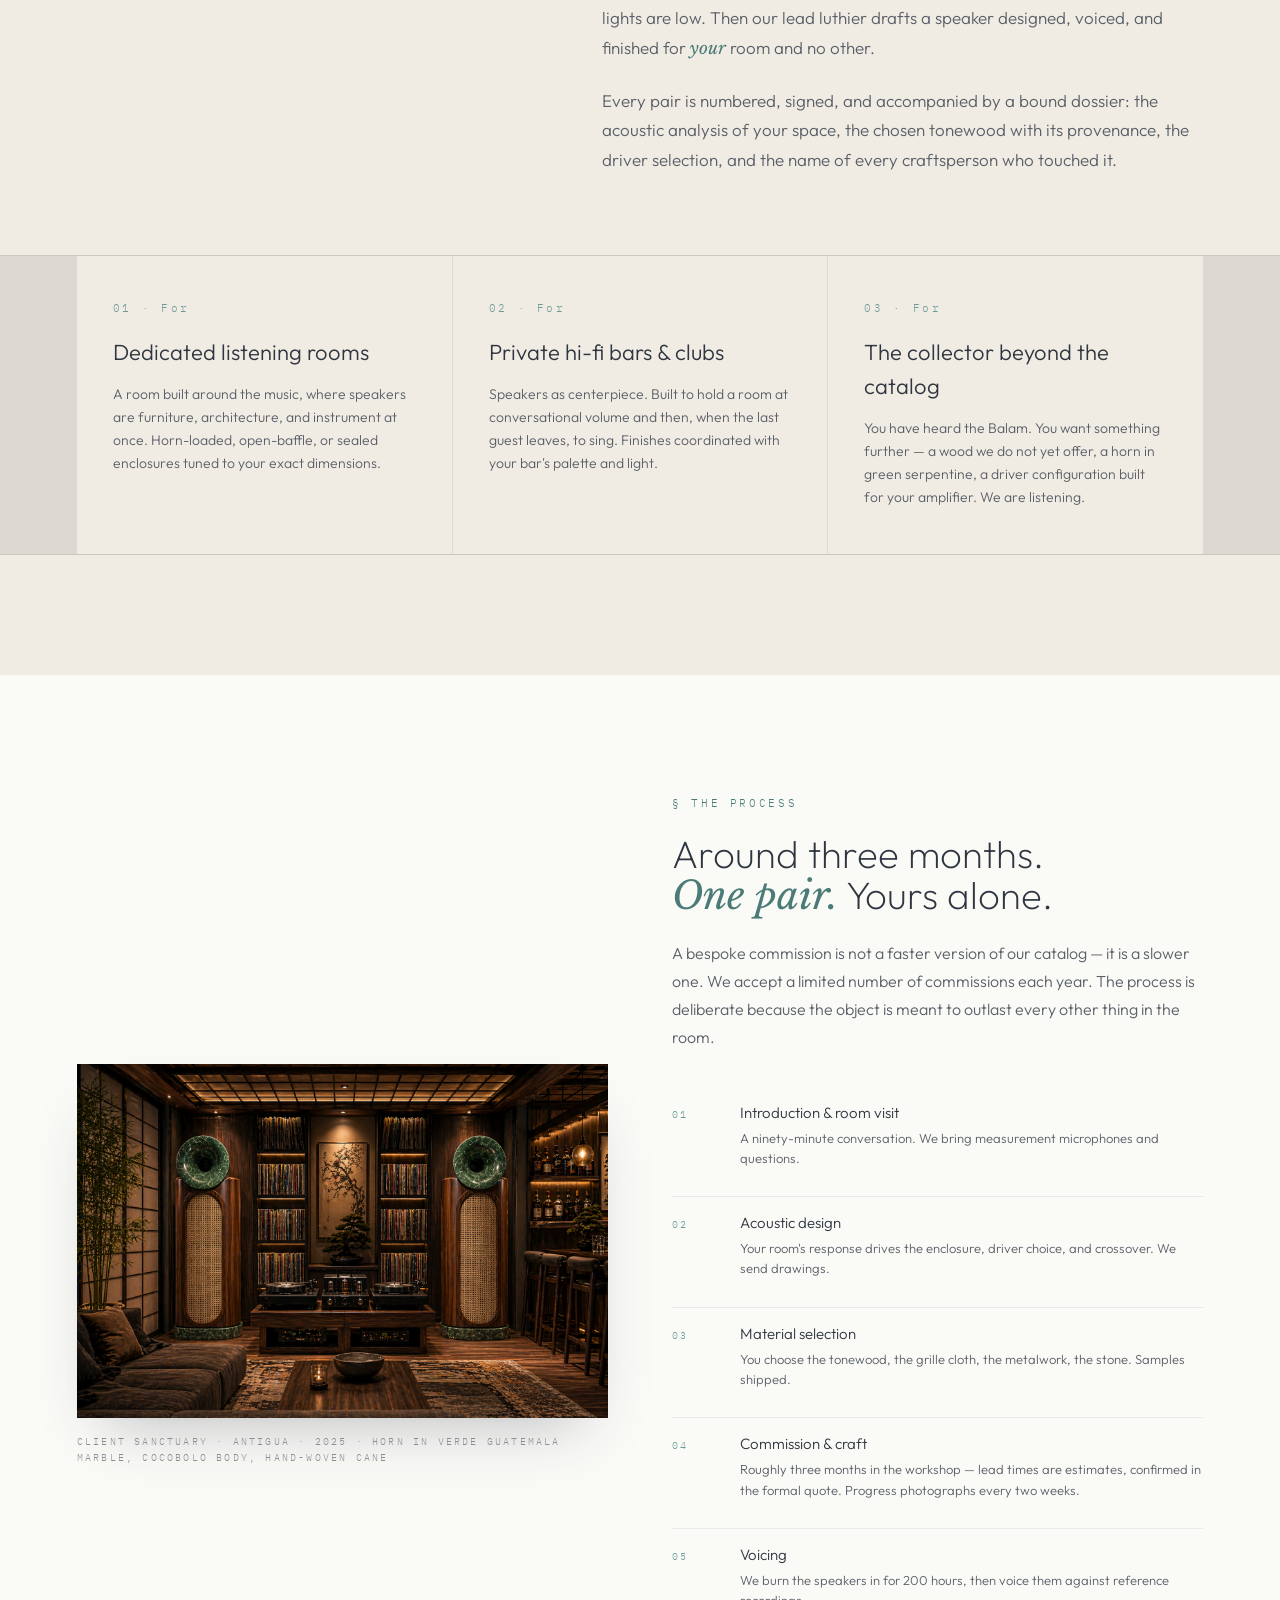
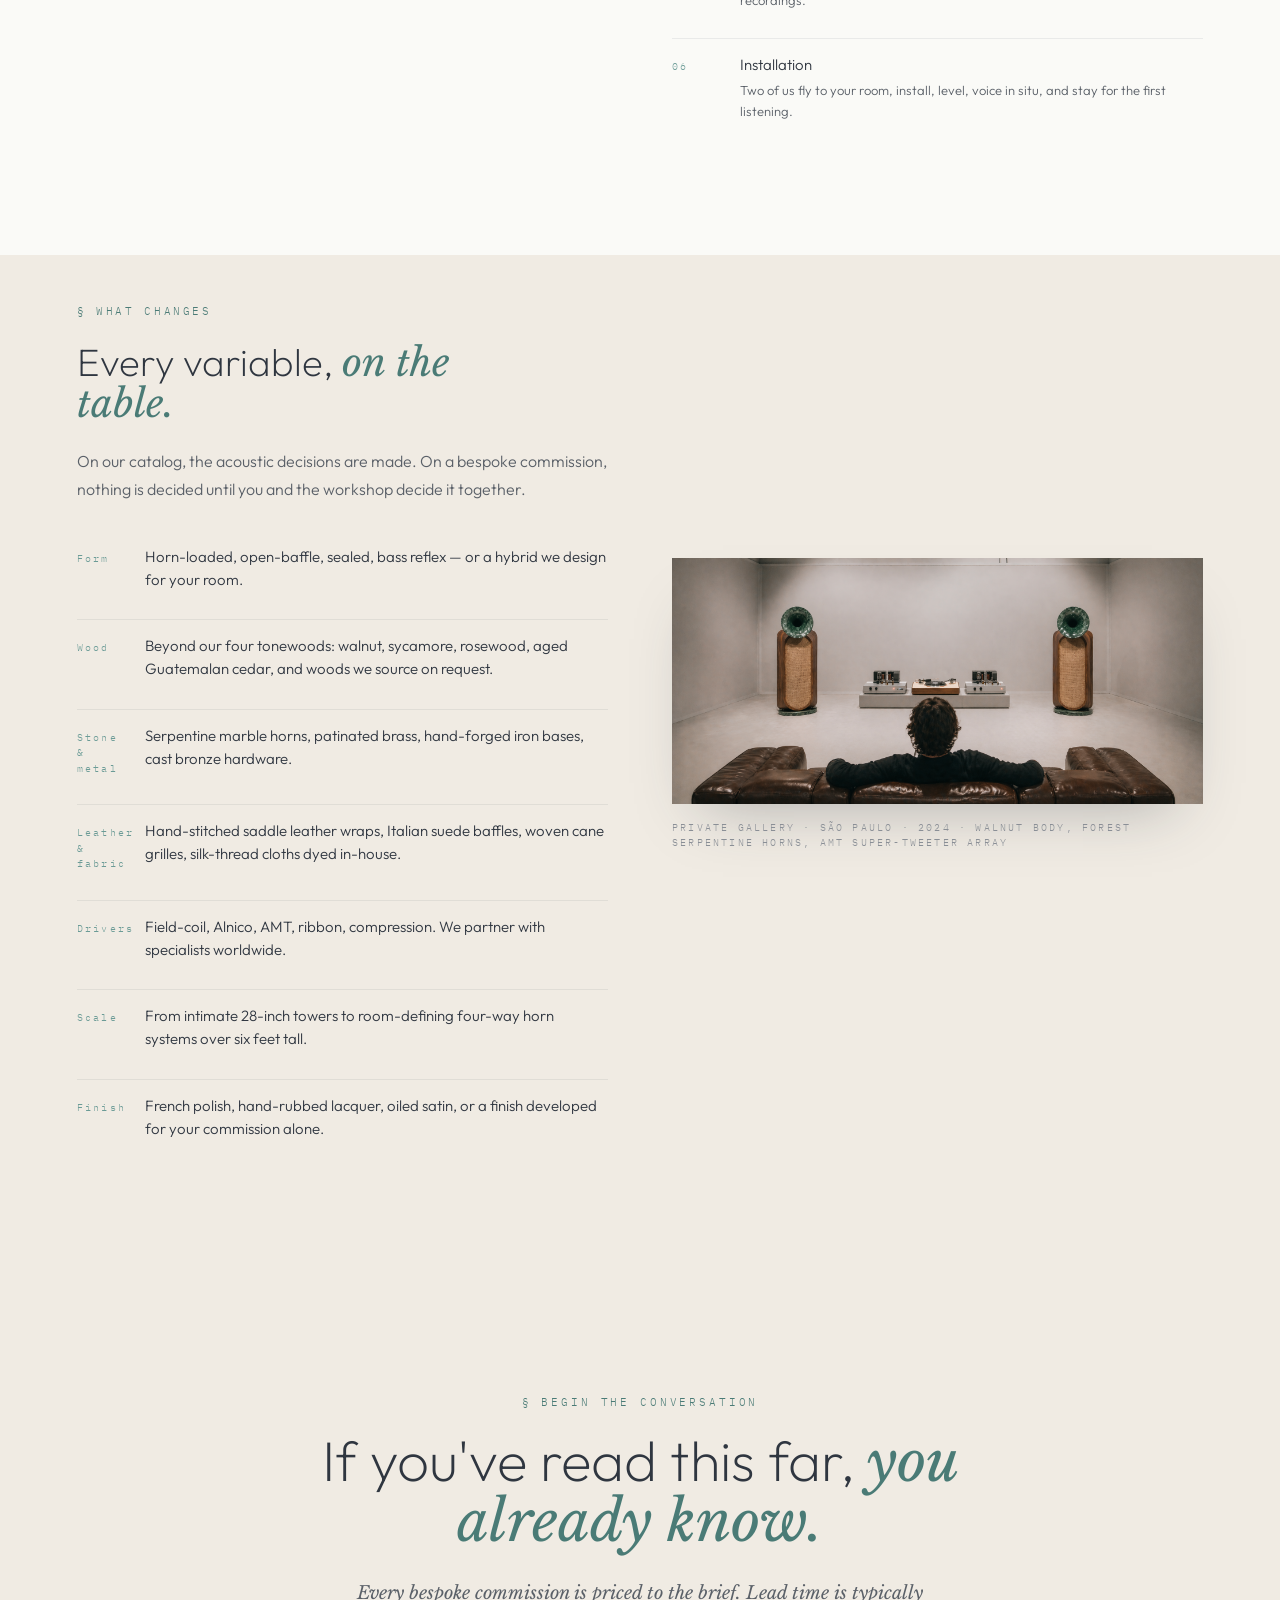
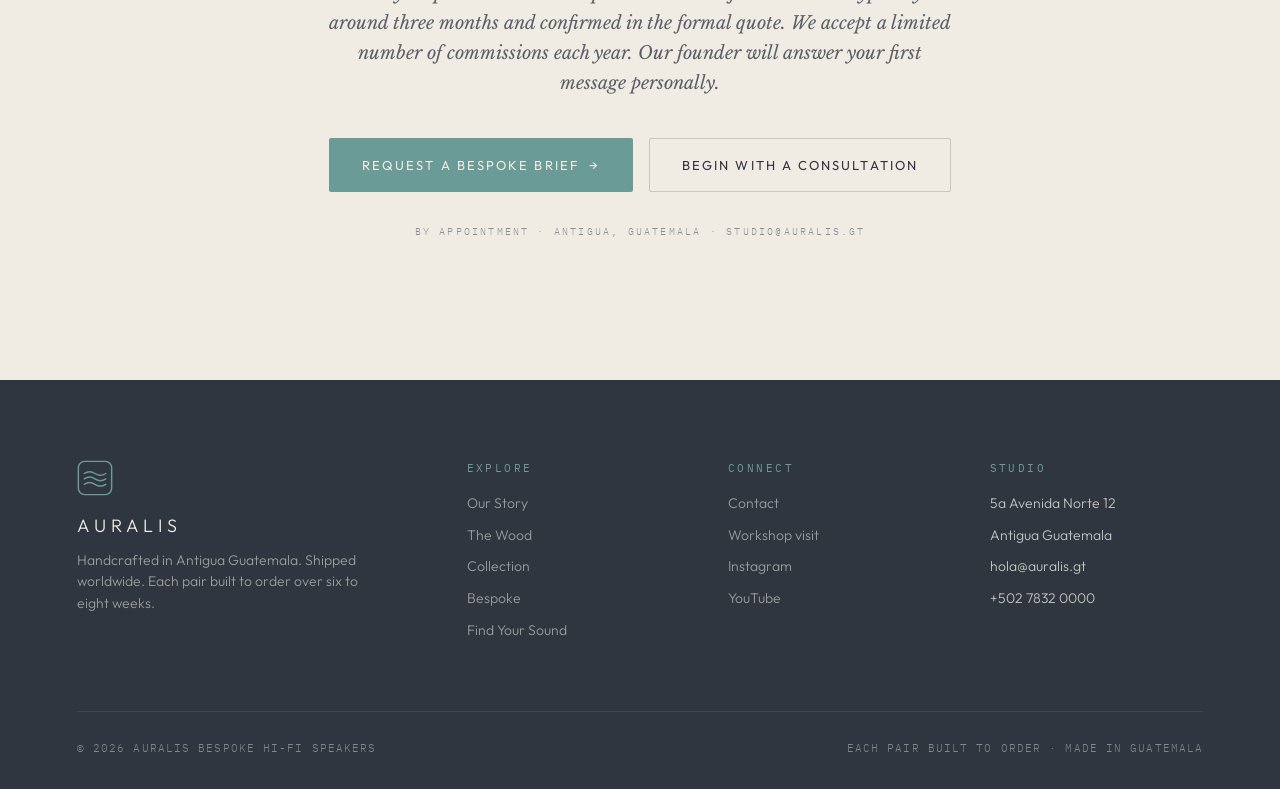
==== commit 0cabafa6: "Add Bespoke link to main nav and footer Links to the Bespoke Professional section anchor inside coll" ====
--- a/collection.html
+++ b/collection.html
@@ -368,7 +368,7 @@
   </div>
 </section>
 
-<section class="section" style="padding-top: clamp(80px, 10vw, 140px); padding-bottom: 0;">
+<section id="bespoke" class="section" style="padding-top: clamp(80px, 10vw, 140px); padding-bottom: 0; scroll-margin-top: 80px;">
   <div class="wrap" style="text-align: center;">
     <div class="section-num reveal">§ 04 — Bespoke Professional</div>
     <h2 class="display reveal" style="max-width: 20ch; margin: 0 auto 24px;">Bespoke.</h2>
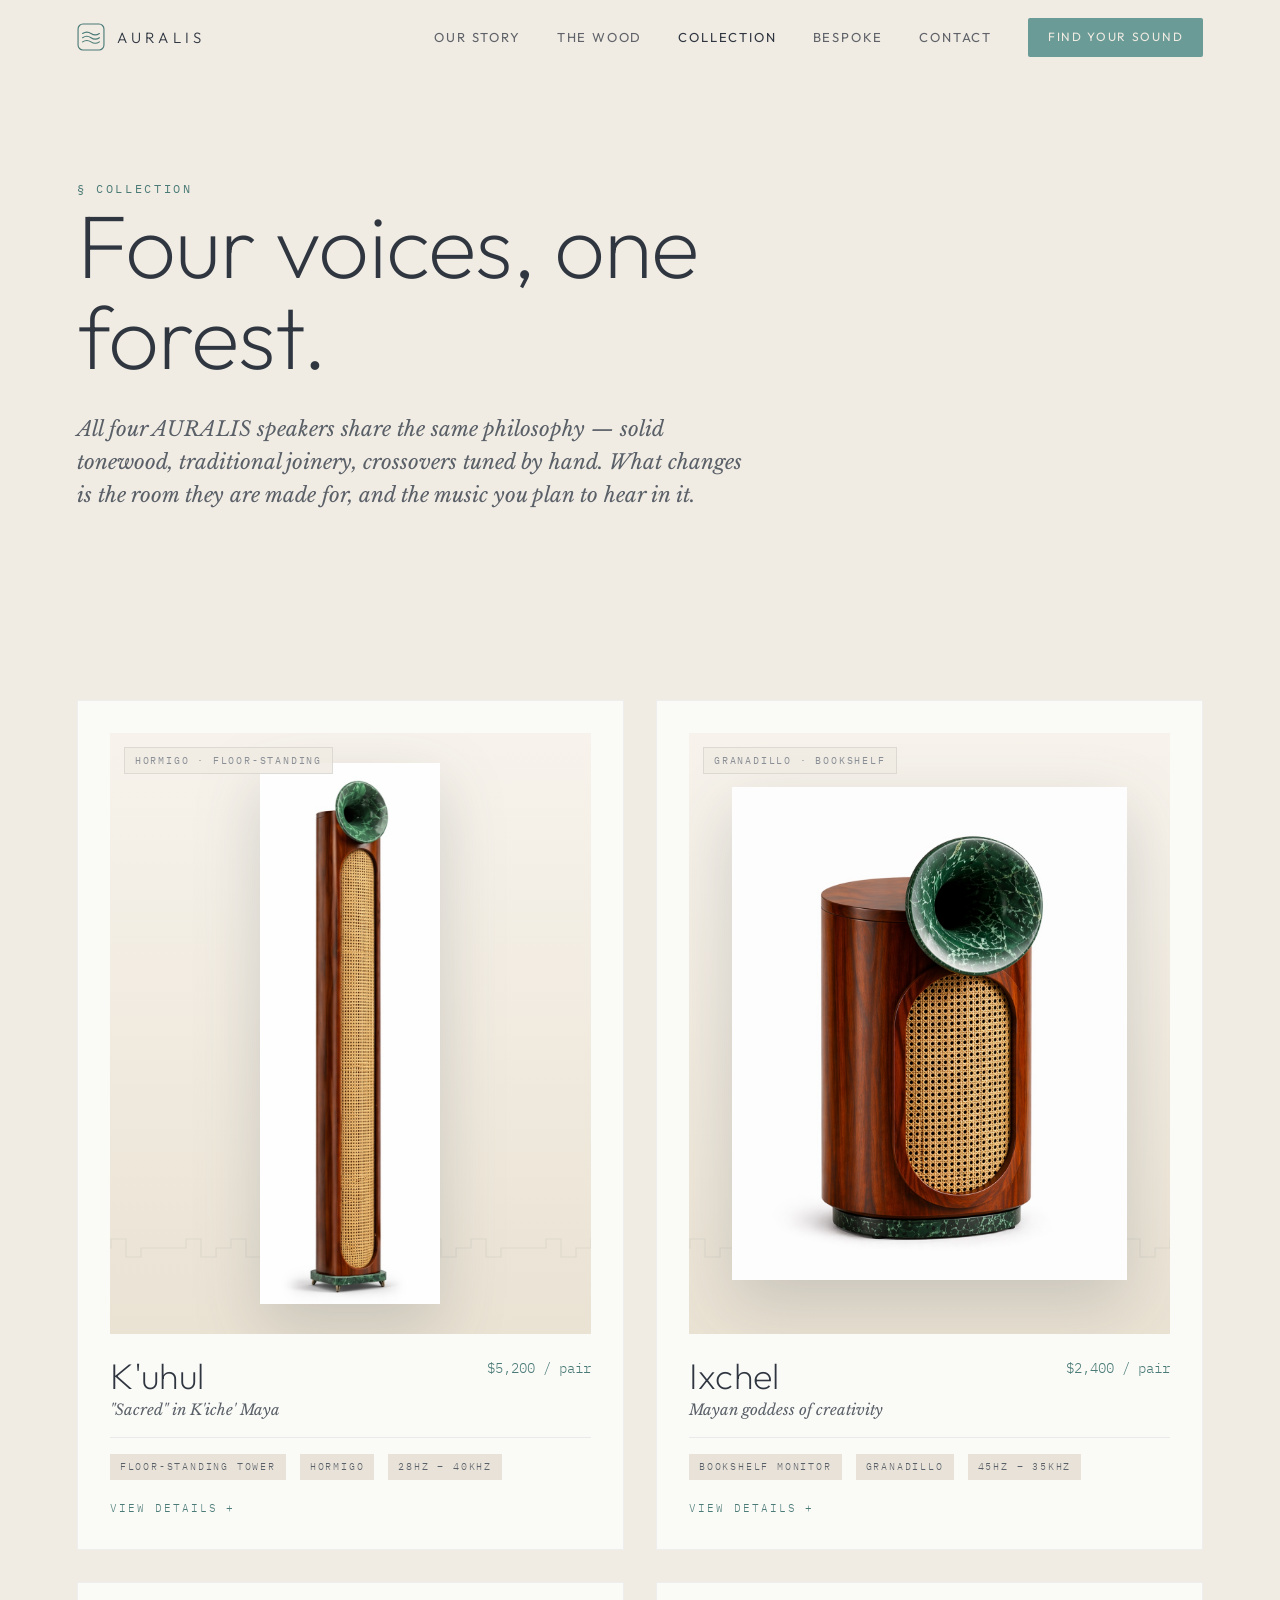
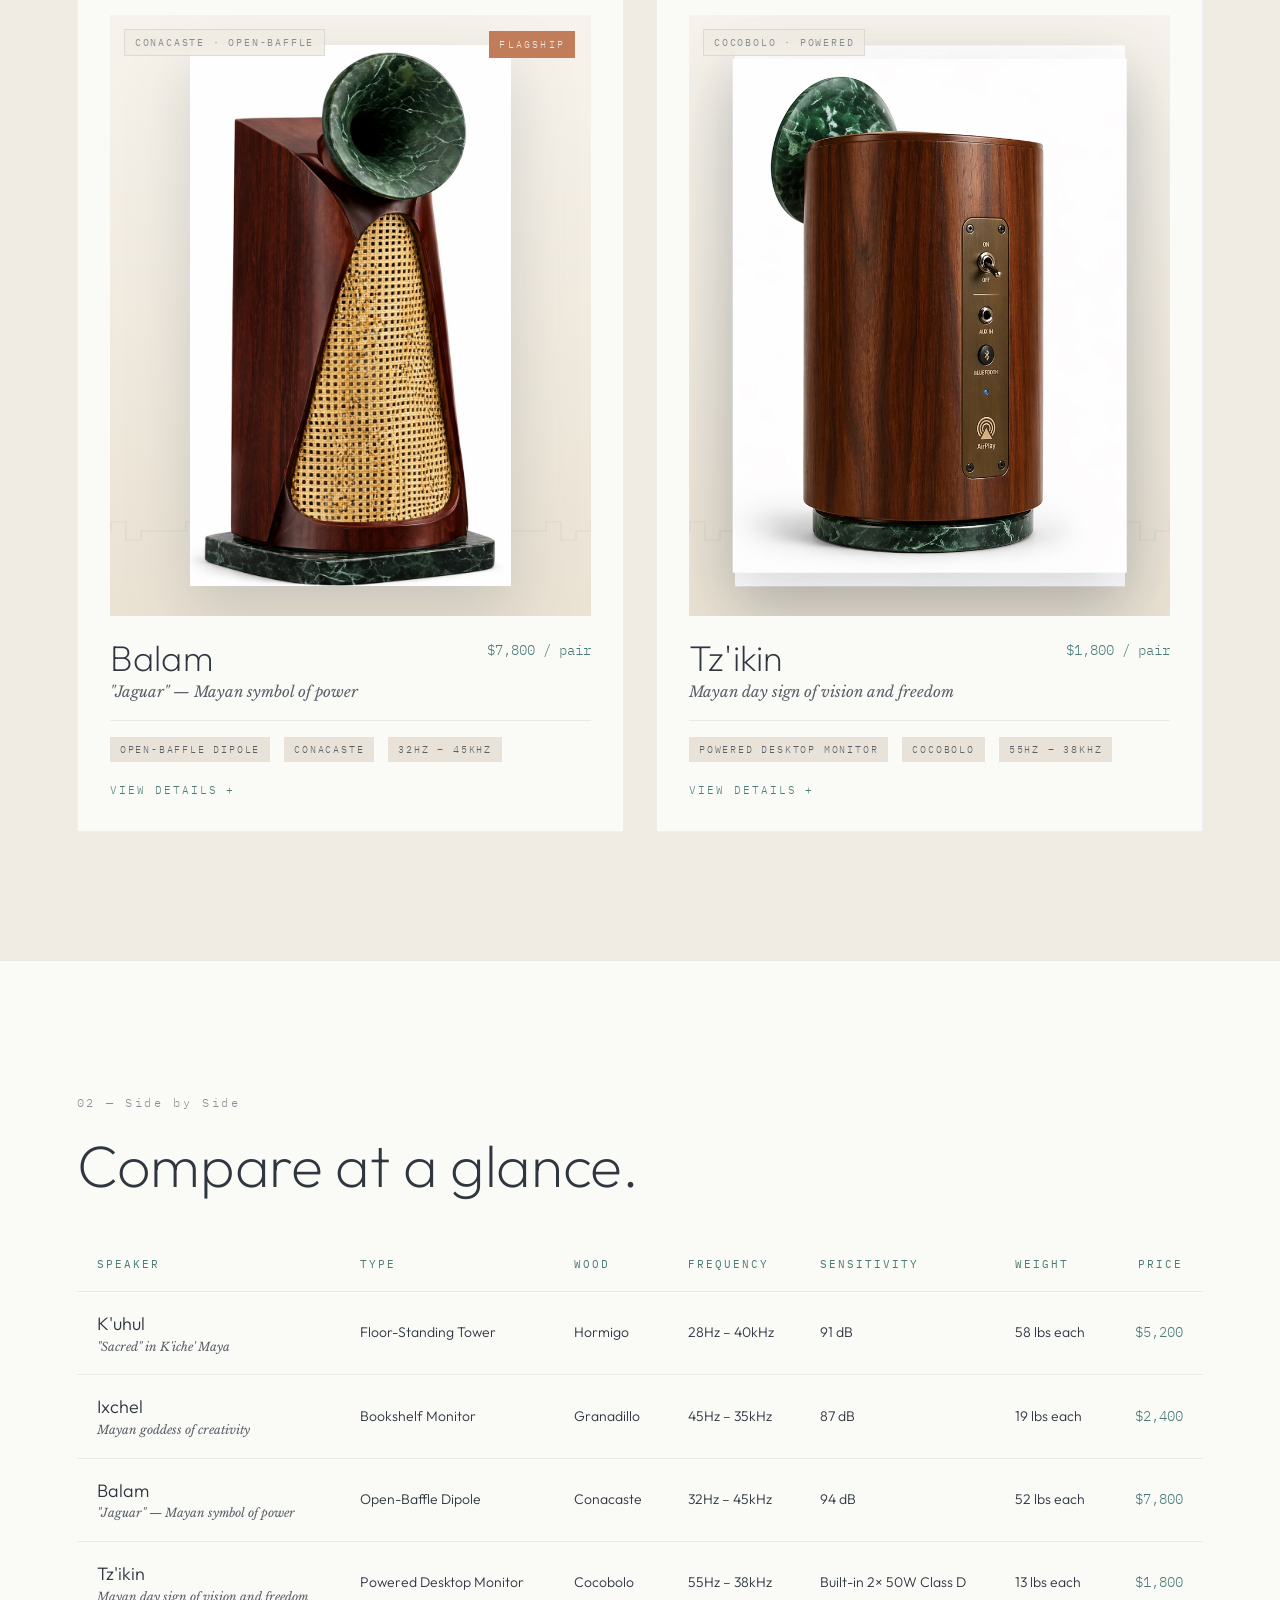
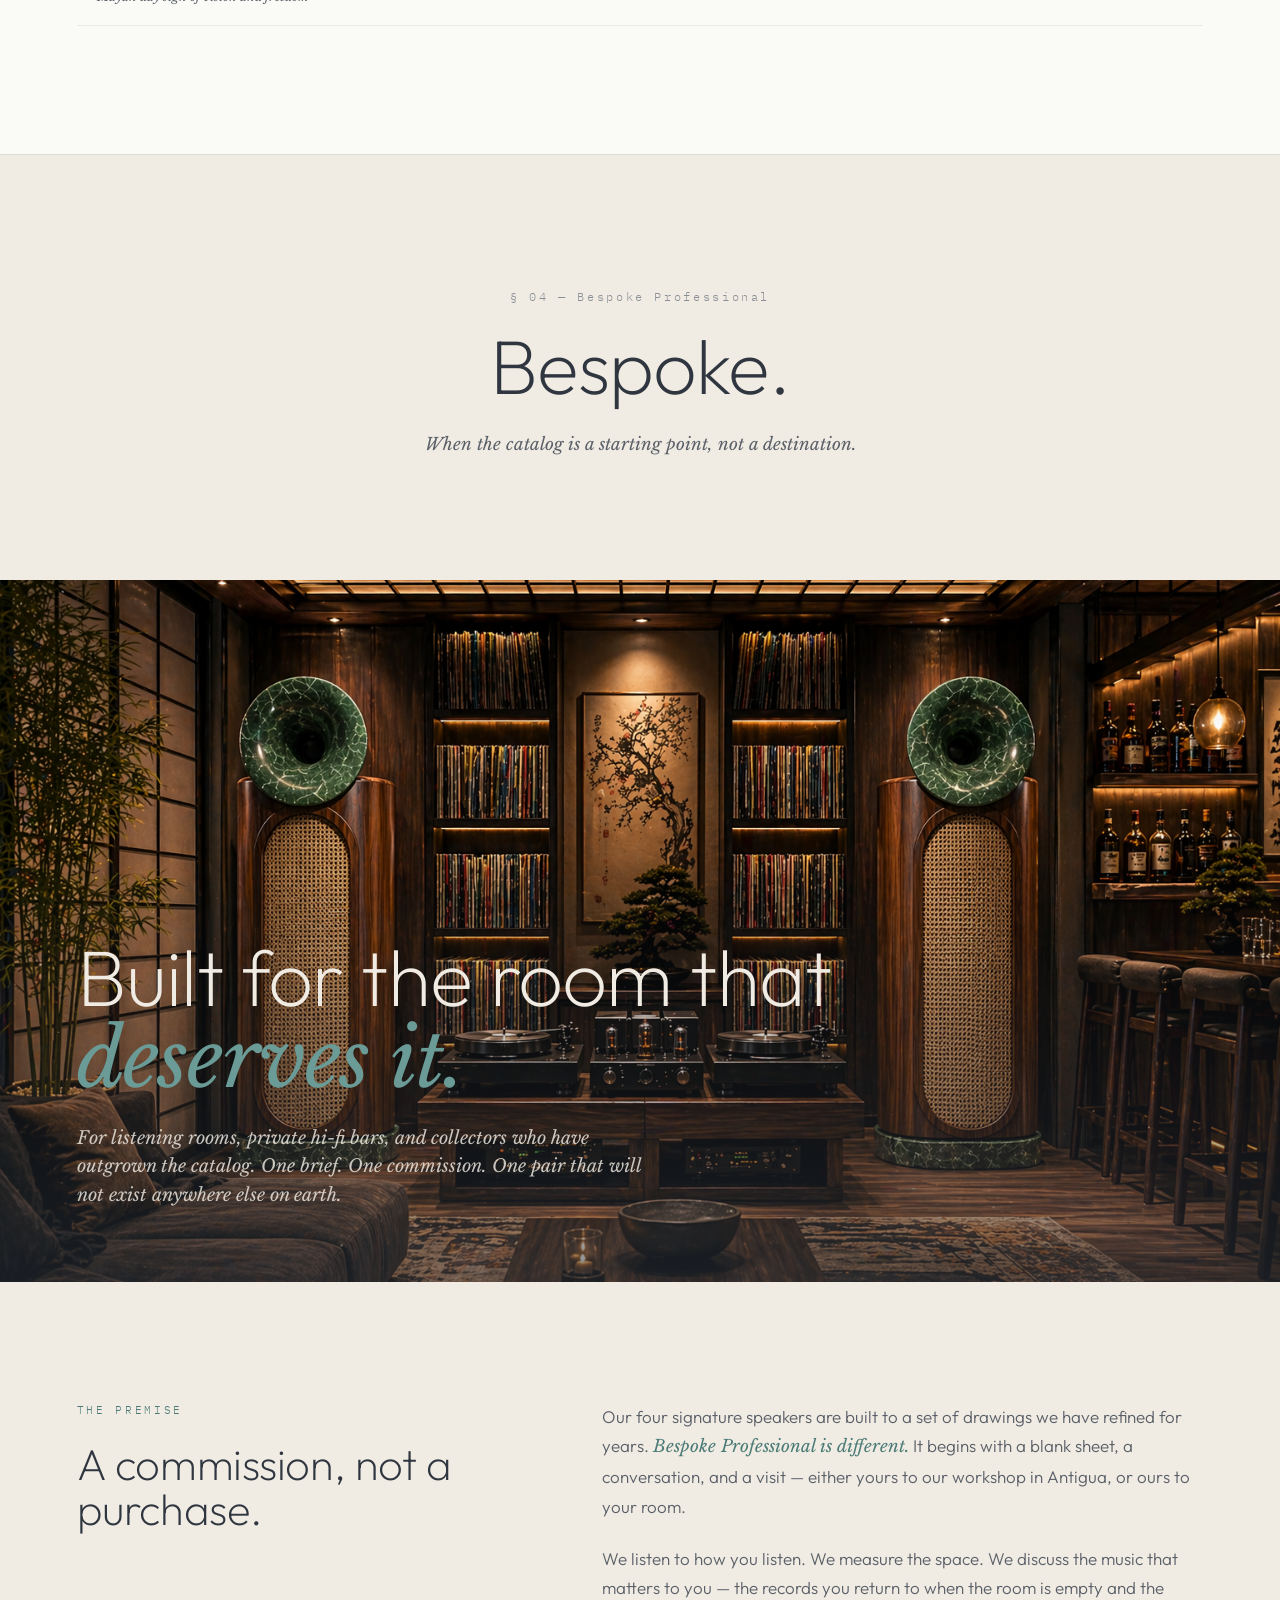
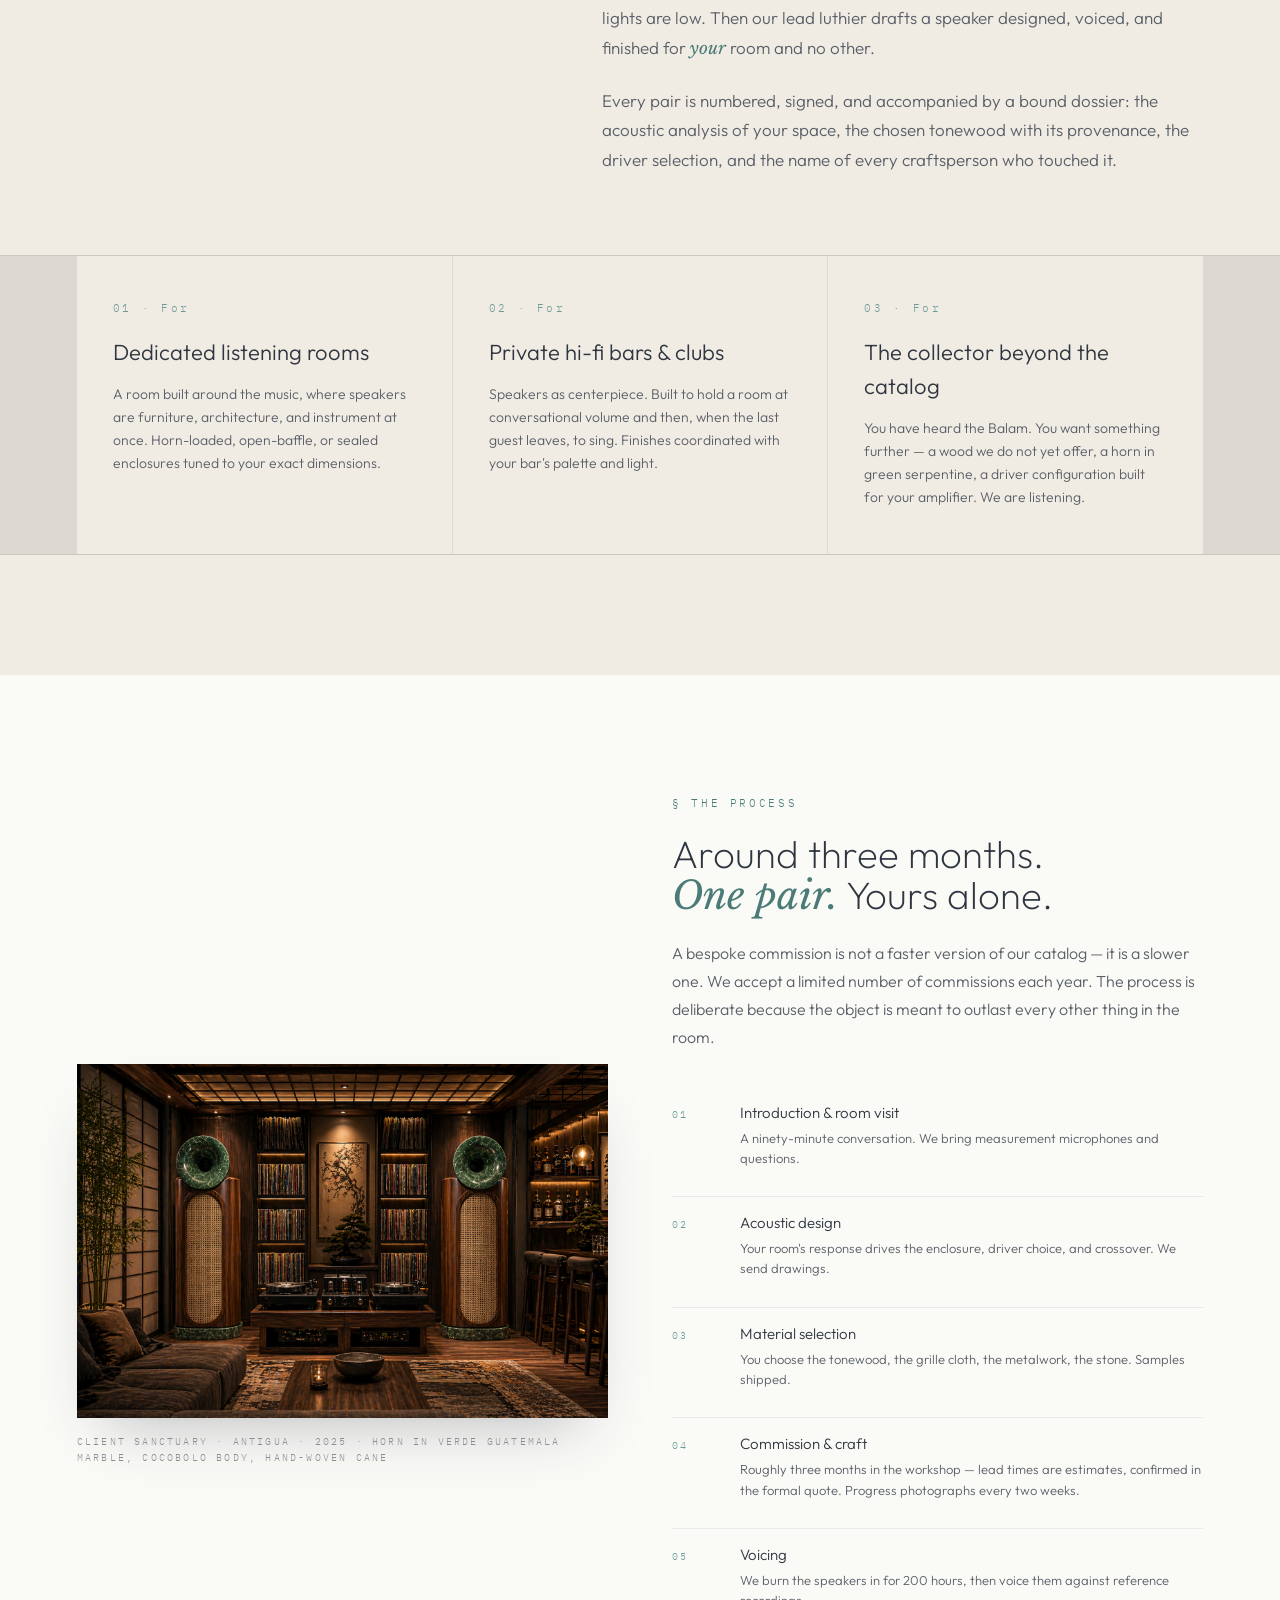
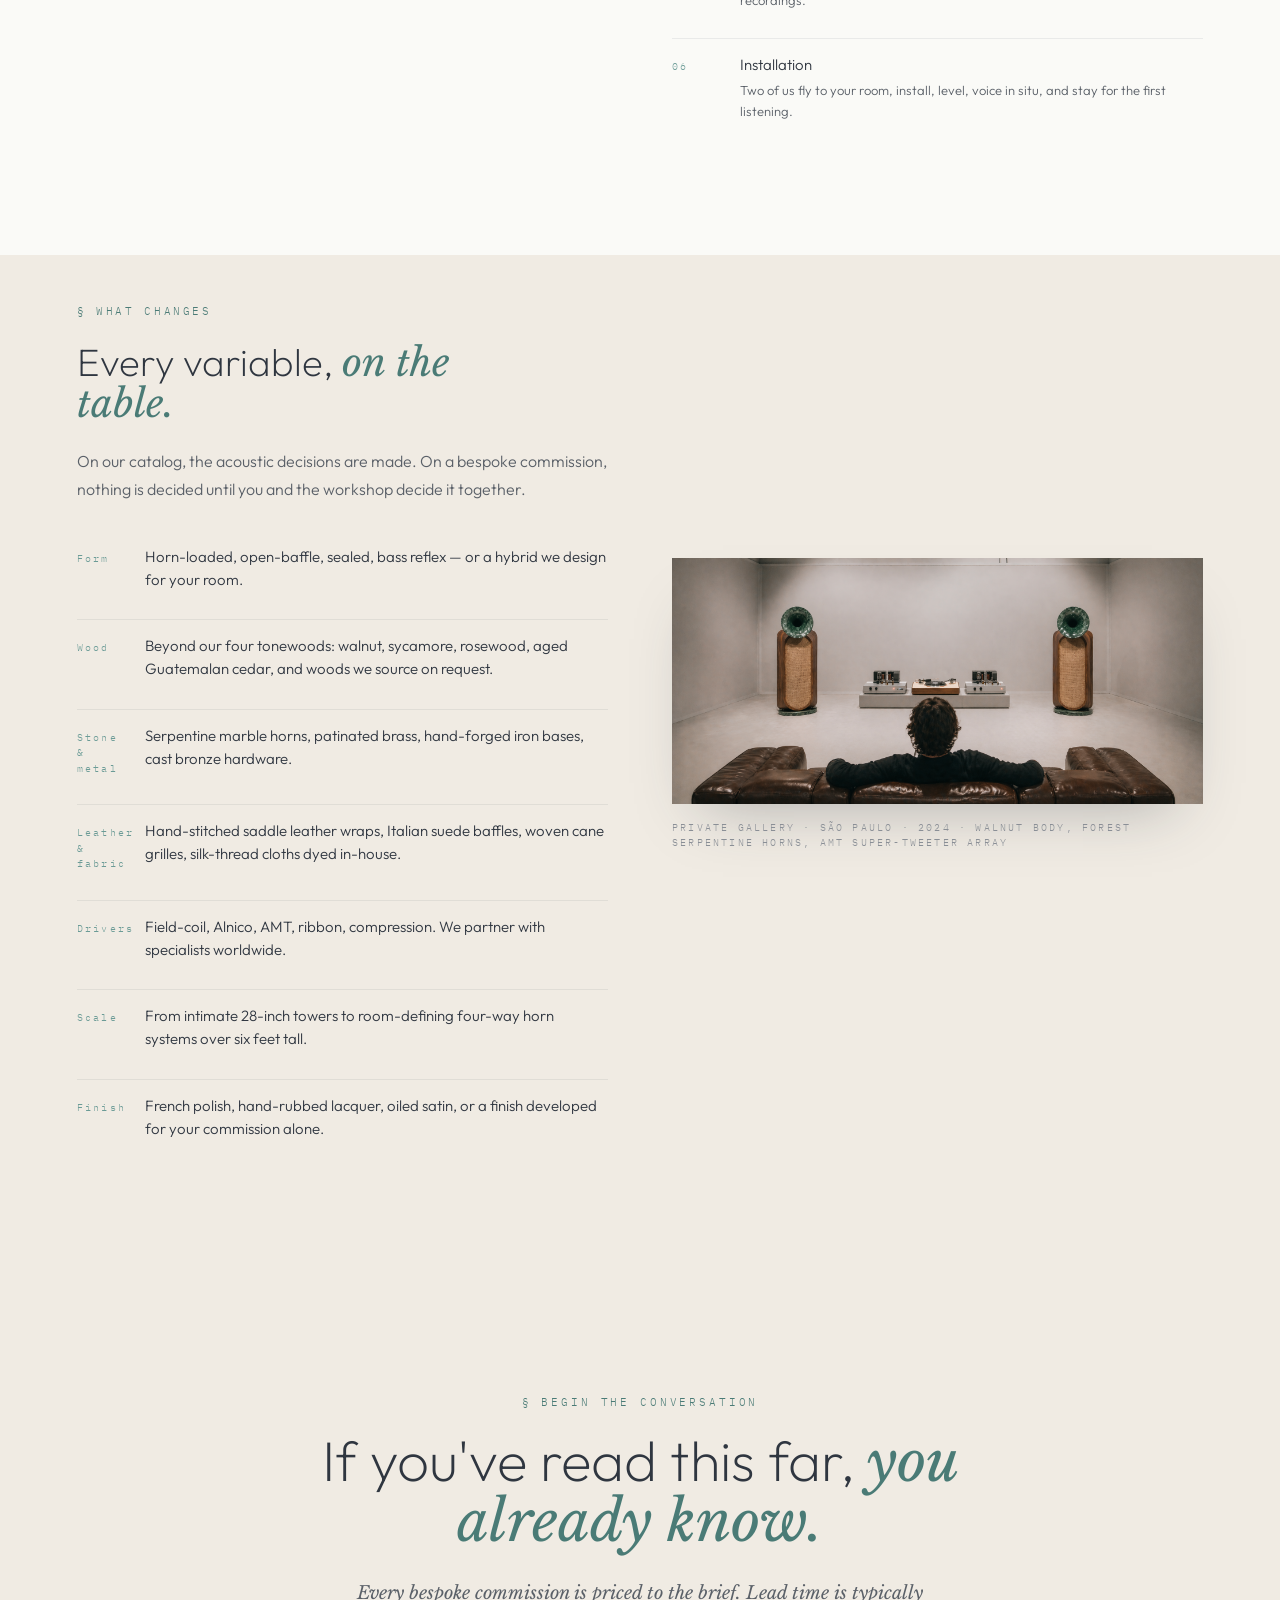
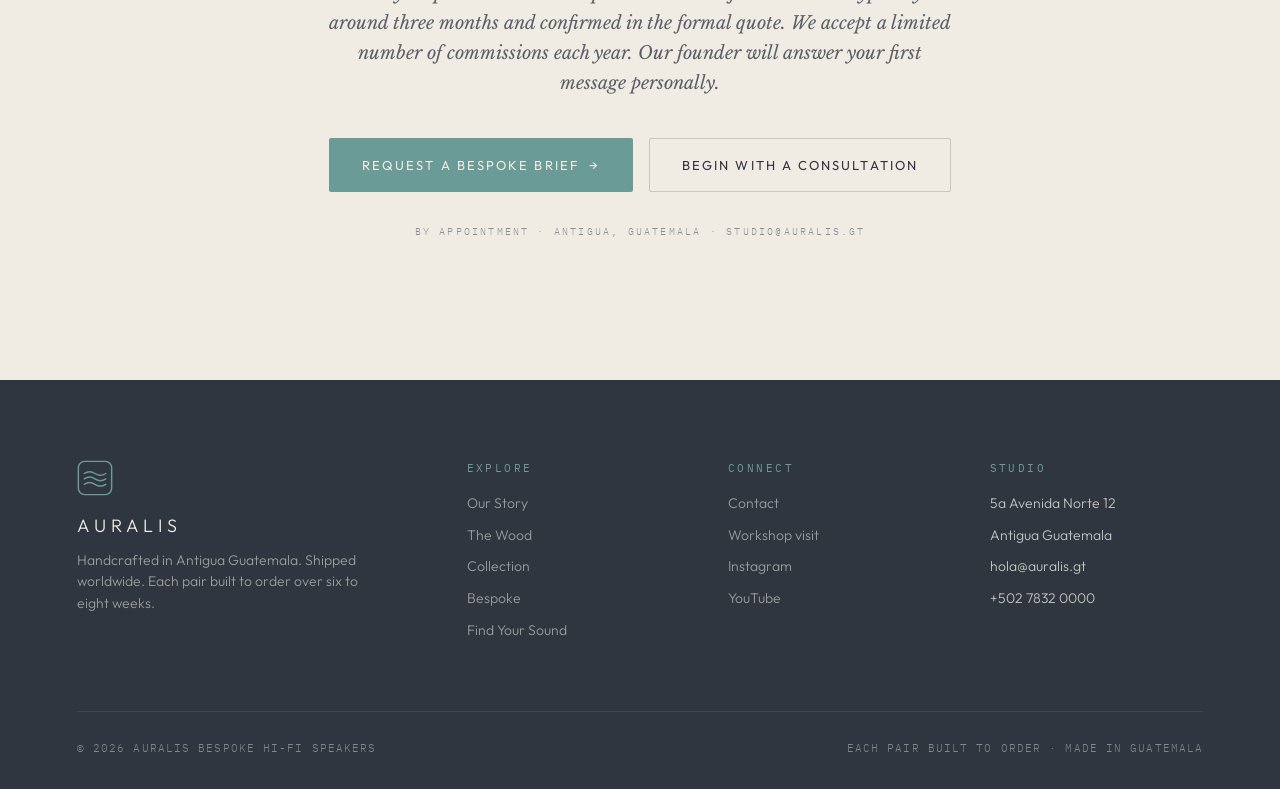
==== commit fa4a7d6b: "Fix wood photo crop; bust stale JS caches - wood.html: switch wood-photo from object-fit: cover to c" ====
--- a/collection.html
+++ b/collection.html
@@ -521,8 +521,8 @@
   </div>
 </section>
 
-<script src="assets/shared.js"></script>
-<script src="assets/data.js"></script>
+<script src="assets/shared.js?v=2"></script>
+<script src="assets/data.js?v=2"></script>
 <script>
 AURALIS.initPage('collection');
 
--- a/assets/speaker-visual.css
+++ b/assets/speaker-visual.css
@@ -95,3 +95,25 @@
 
 /* Detail view — larger */
 .speaker-detail .sp-visual { aspect-ratio: 4/5; }
+
+/* Multi-photo cross-fade (used by TZ'IKIN powered pair) */
+.sp-visual.multi .sp-photo {
+  position: absolute;
+  left: 50%; top: 50%;
+  transform: translate(-50%, -50%);
+  animation: sp-photo-cycle 8s ease-in-out infinite;
+}
+.sp-visual.multi .sp-photo-0 { animation-delay: 0s; }
+.sp-visual.multi .sp-photo-1 { animation-delay: 4s; }
+.sp-visual.multi:hover .sp-photo {
+  transform: translate(-50%, calc(-50% - 4px)) scale(1.02);
+}
+@keyframes sp-photo-cycle {
+  0%, 45% { opacity: 1; }
+  50%, 95% { opacity: 0; }
+  100% { opacity: 1; }
+}
+@media (prefers-reduced-motion: reduce) {
+  .sp-visual.multi .sp-photo { animation: none; }
+  .sp-visual.multi .sp-photo-1 { opacity: 0; }
+}
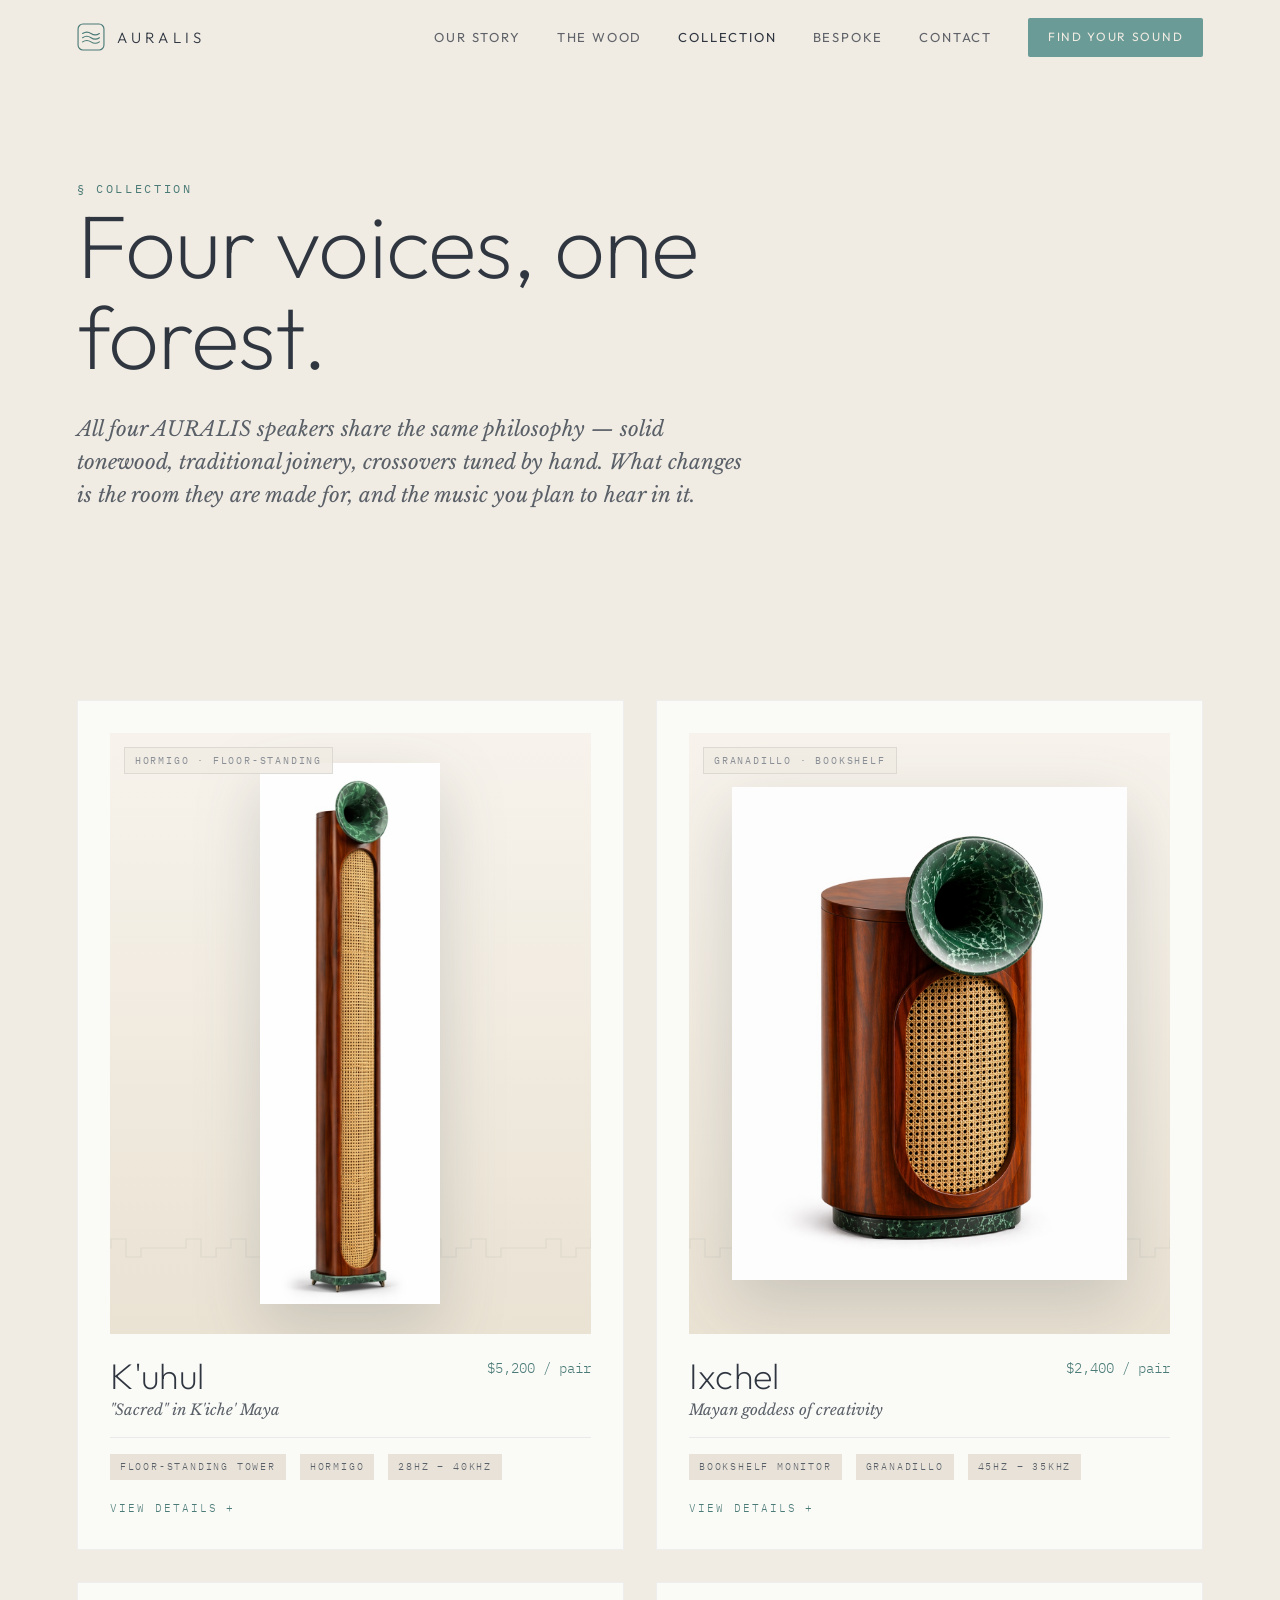
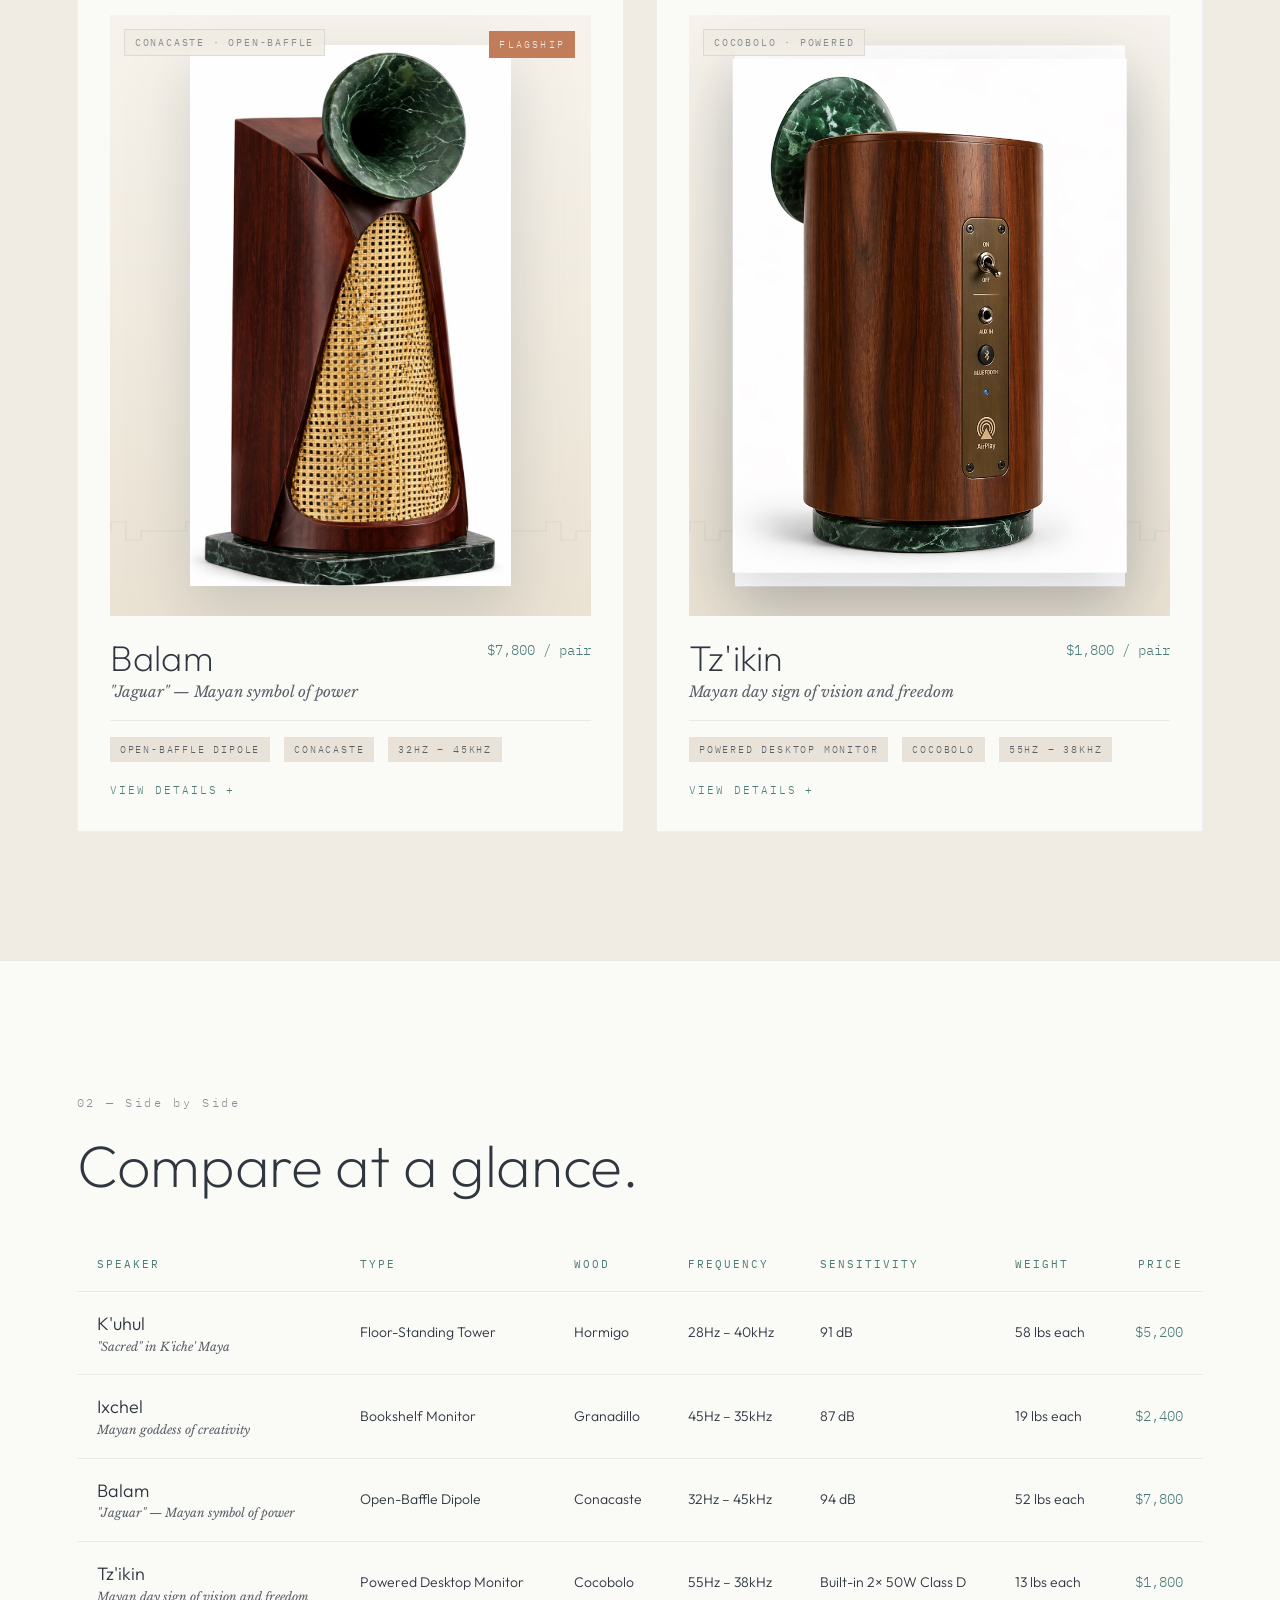
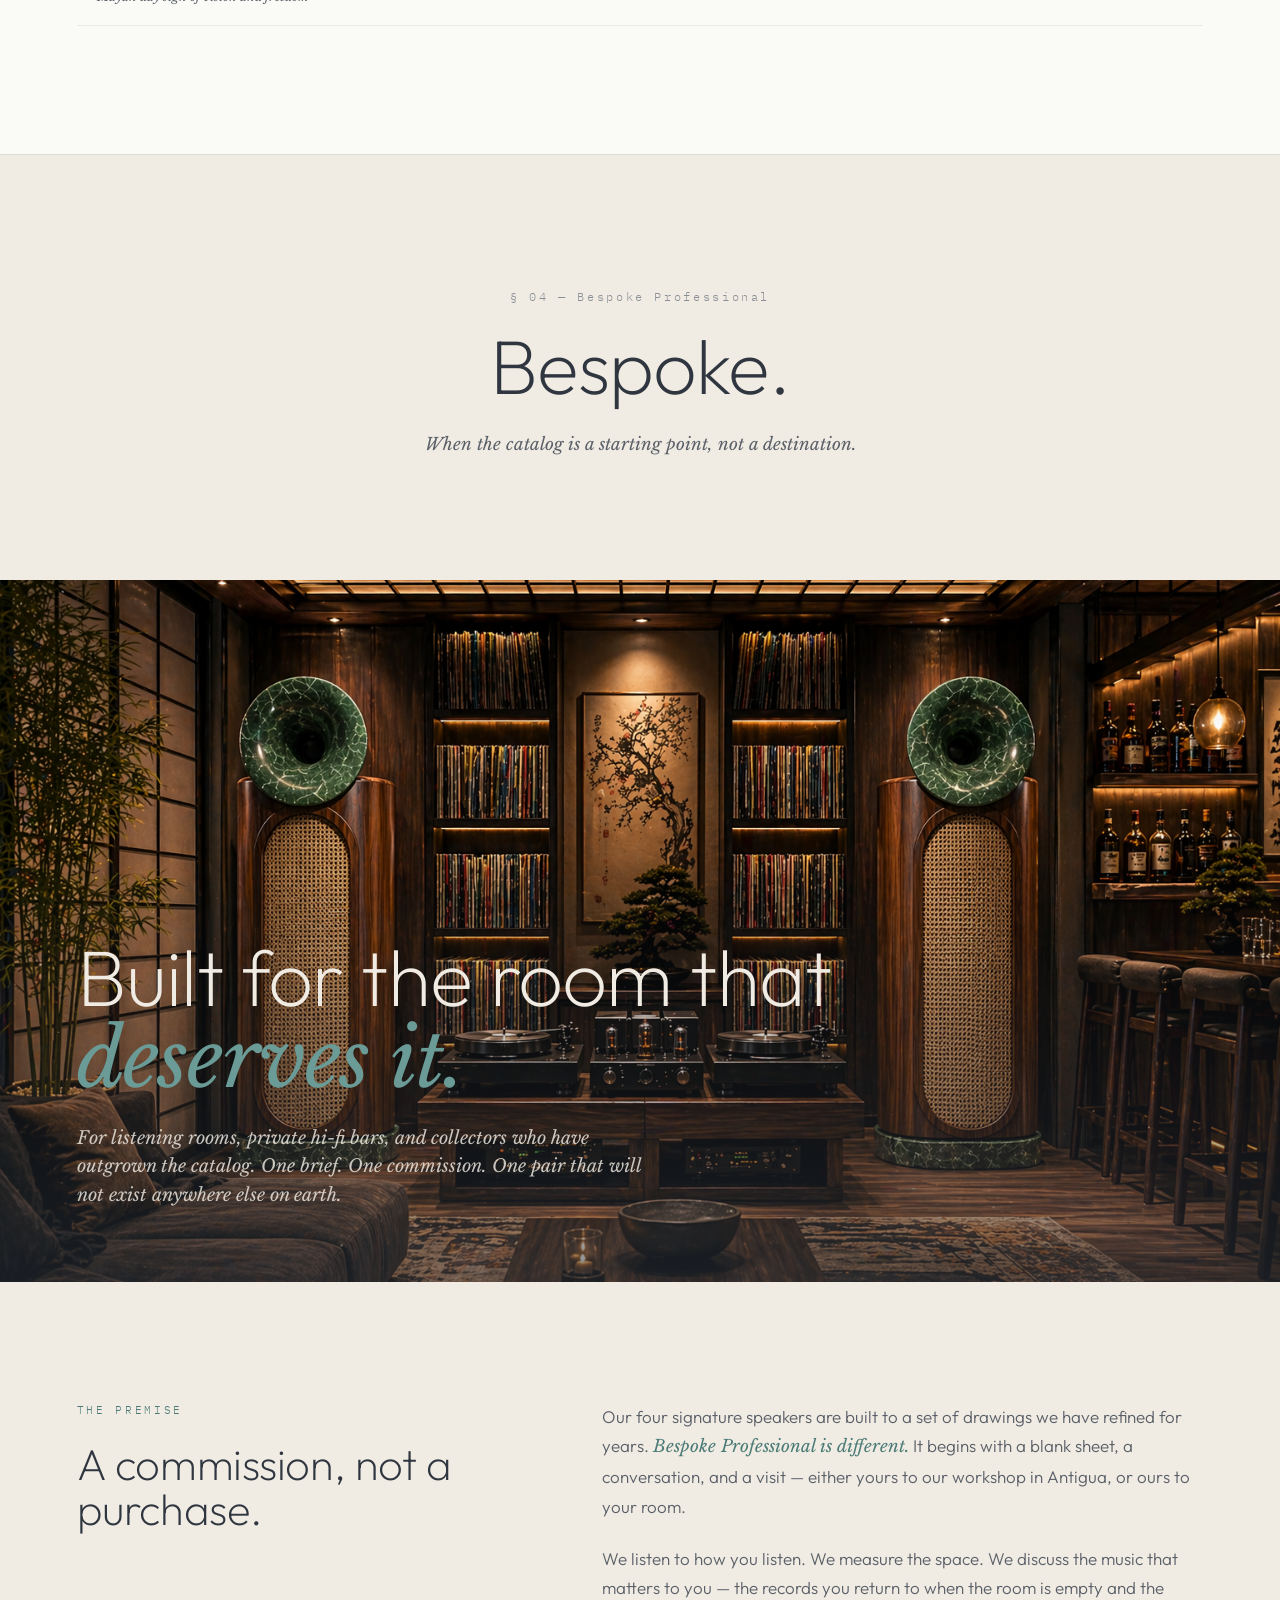
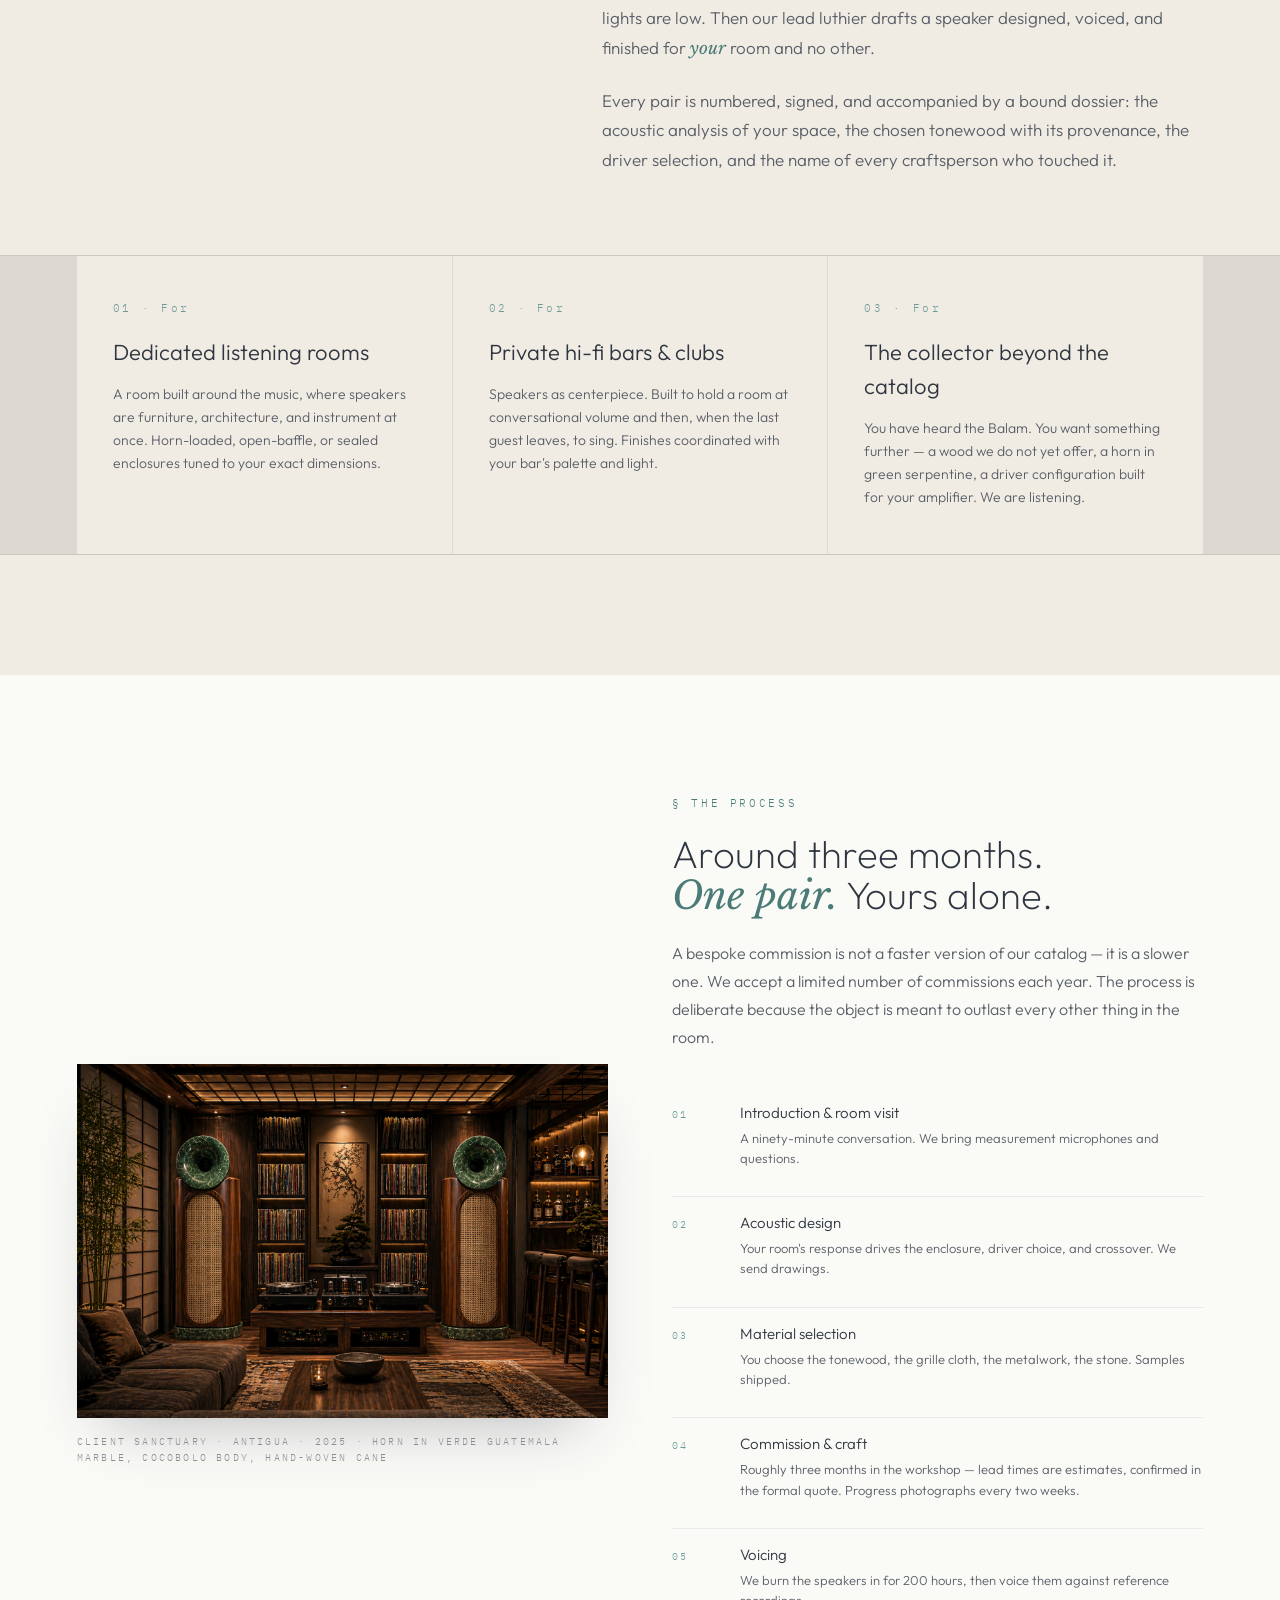
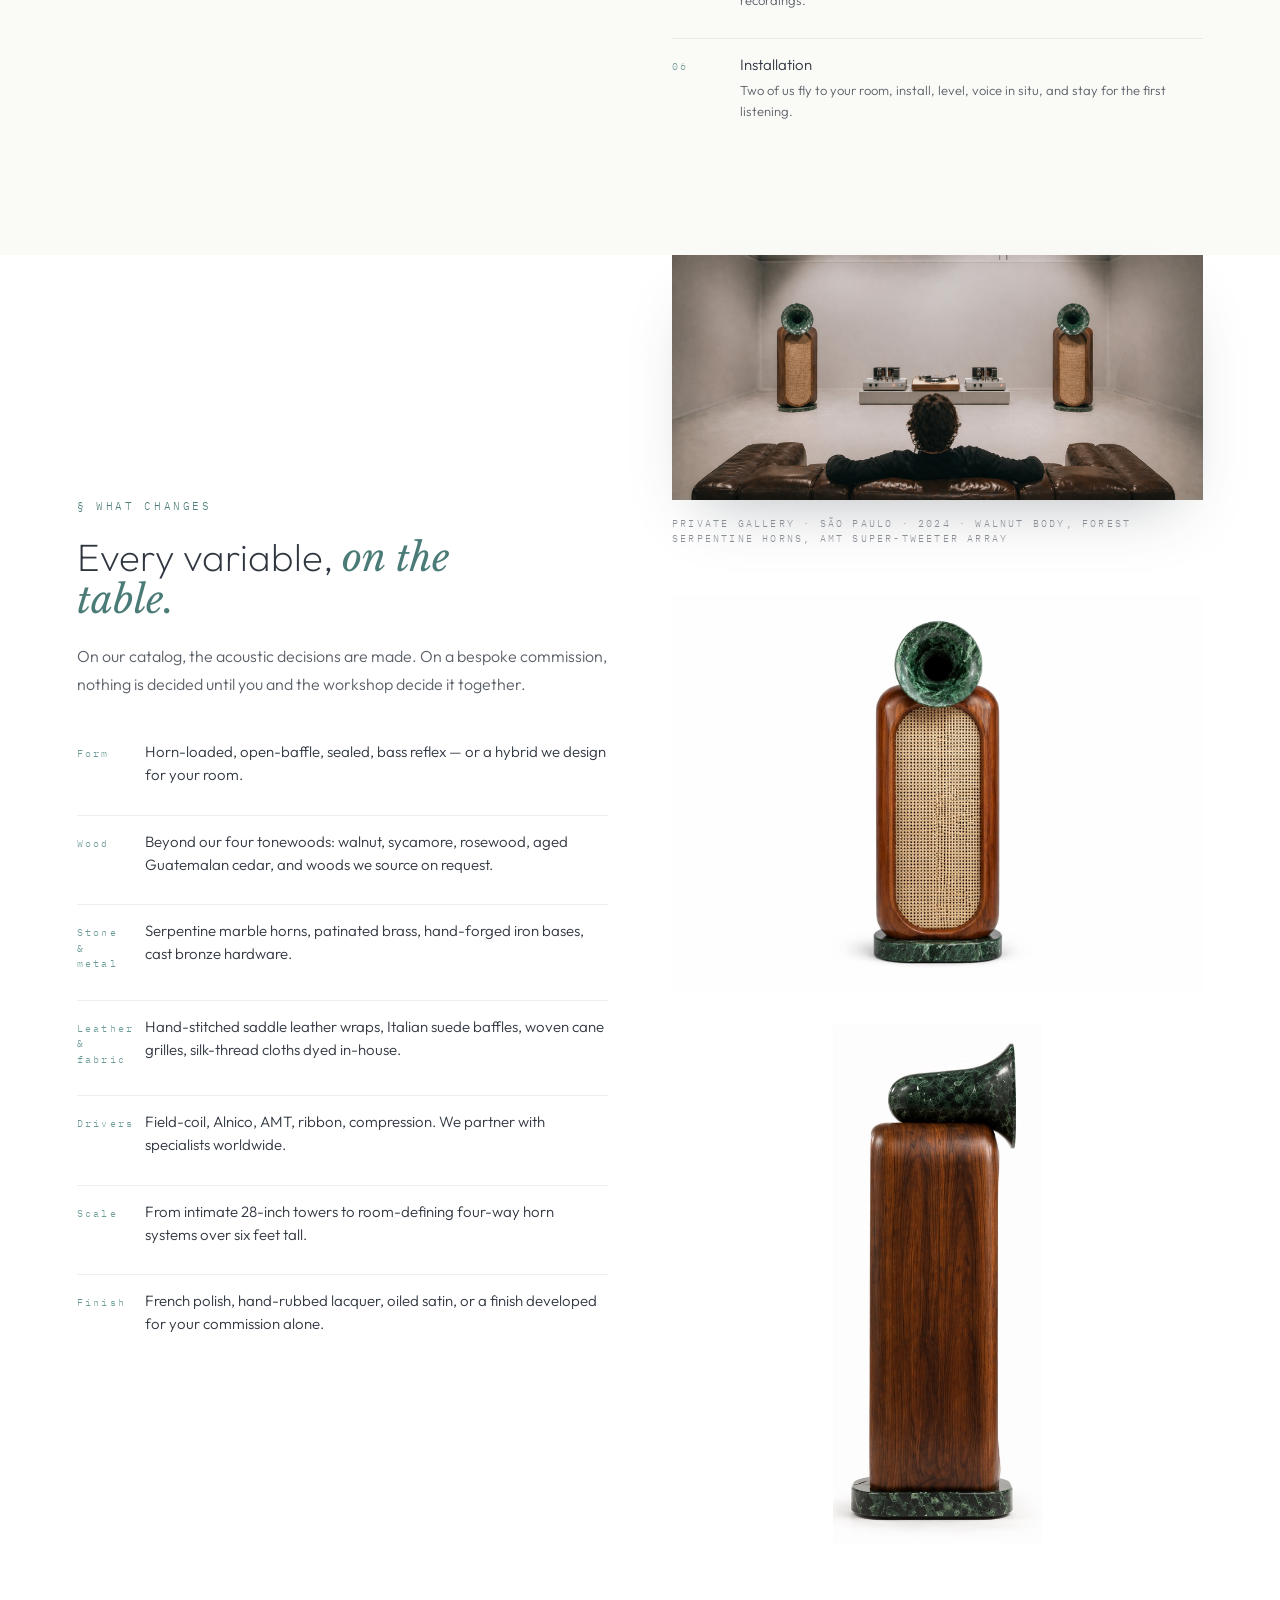
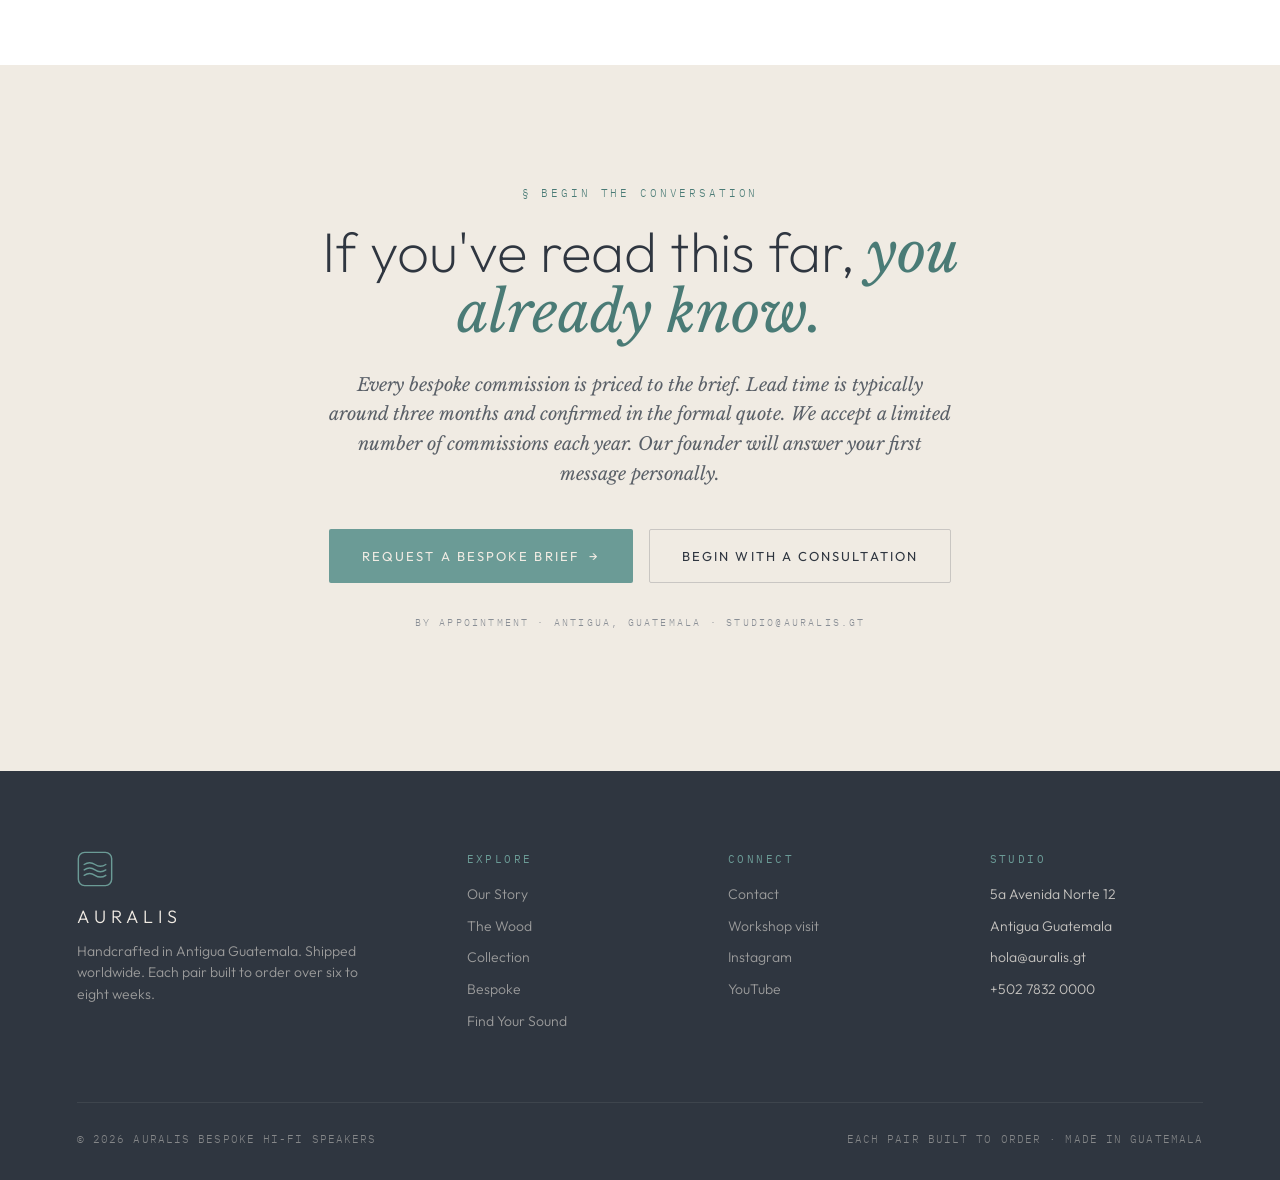
==== commit e973a3bf: "Add two large-bespoke photos under São Paulo caption Drops the paired front and profile shots beneat" ====
--- a/collection.html
+++ b/collection.html
@@ -307,6 +307,28 @@
 .bespoke-gallery .proc-list .t span {
   display: block; color: var(--stone); font-size: 13px;
   margin-top: 4px; line-height: 1.55;
+}
+
+.bespoke-large-grid {
+  display: flex;
+  gap: 32px;
+  align-items: center;
+  justify-content: center;
+  flex-wrap: wrap;
+  margin-top: 48px;
+}
+.bespoke-large-grid img {
+  max-width: 100%;
+  max-height: 520px;
+  height: auto;
+  width: auto;
+  object-fit: contain;
+  box-shadow: none;
+  display: block;
+}
+@media (max-width: 640px) {
+  .bespoke-large-grid { gap: 20px; margin-top: 32px; }
+  .bespoke-large-grid img { max-height: 360px; }
 }
 
 .bespoke-cta {
@@ -478,11 +500,15 @@
   </div>
 </section>
 
-<section class="bespoke-gallery" style="margin-top: 0; padding-top: 0; background: var(--cream);">
+<section class="bespoke-gallery" style="margin-top: 0; padding-top: 0; background: #fff;">
   <div class="bespoke-gallery-inner" style="direction: rtl;">
     <div class="reveal" style="direction: ltr;">
       <img src="assets/img/bespoke-gallery.png" alt="A listener sits alone on a leather sofa facing paired Bespoke Professional speakers with horn tops and cane grilles, flanking tube monoblocks and a turntable." />
       <div class="caption">Private gallery · São Paulo · 2024 · Walnut body, forest serpentine horns, AMT super-tweeter array</div>
+      <div class="bespoke-large-grid">
+        <img src="assets/img/bespoke-large-front.jpg" alt="Front view of a pair of large bespoke AURALIS speakers with horn tops and cane grilles." />
+        <img src="assets/img/bespoke-large-side.jpg" alt="Profile view of a single large bespoke AURALIS tower." />
+      </div>
     </div>
     <div class="reveal" style="direction: ltr; padding-top: 48px;">
       <div class="kicker" style="font-family: var(--f-mono); font-size: 11px; letter-spacing: 0.24em; color: var(--teal-deep); margin-bottom: 22px; text-transform: uppercase;">§ What changes</div>
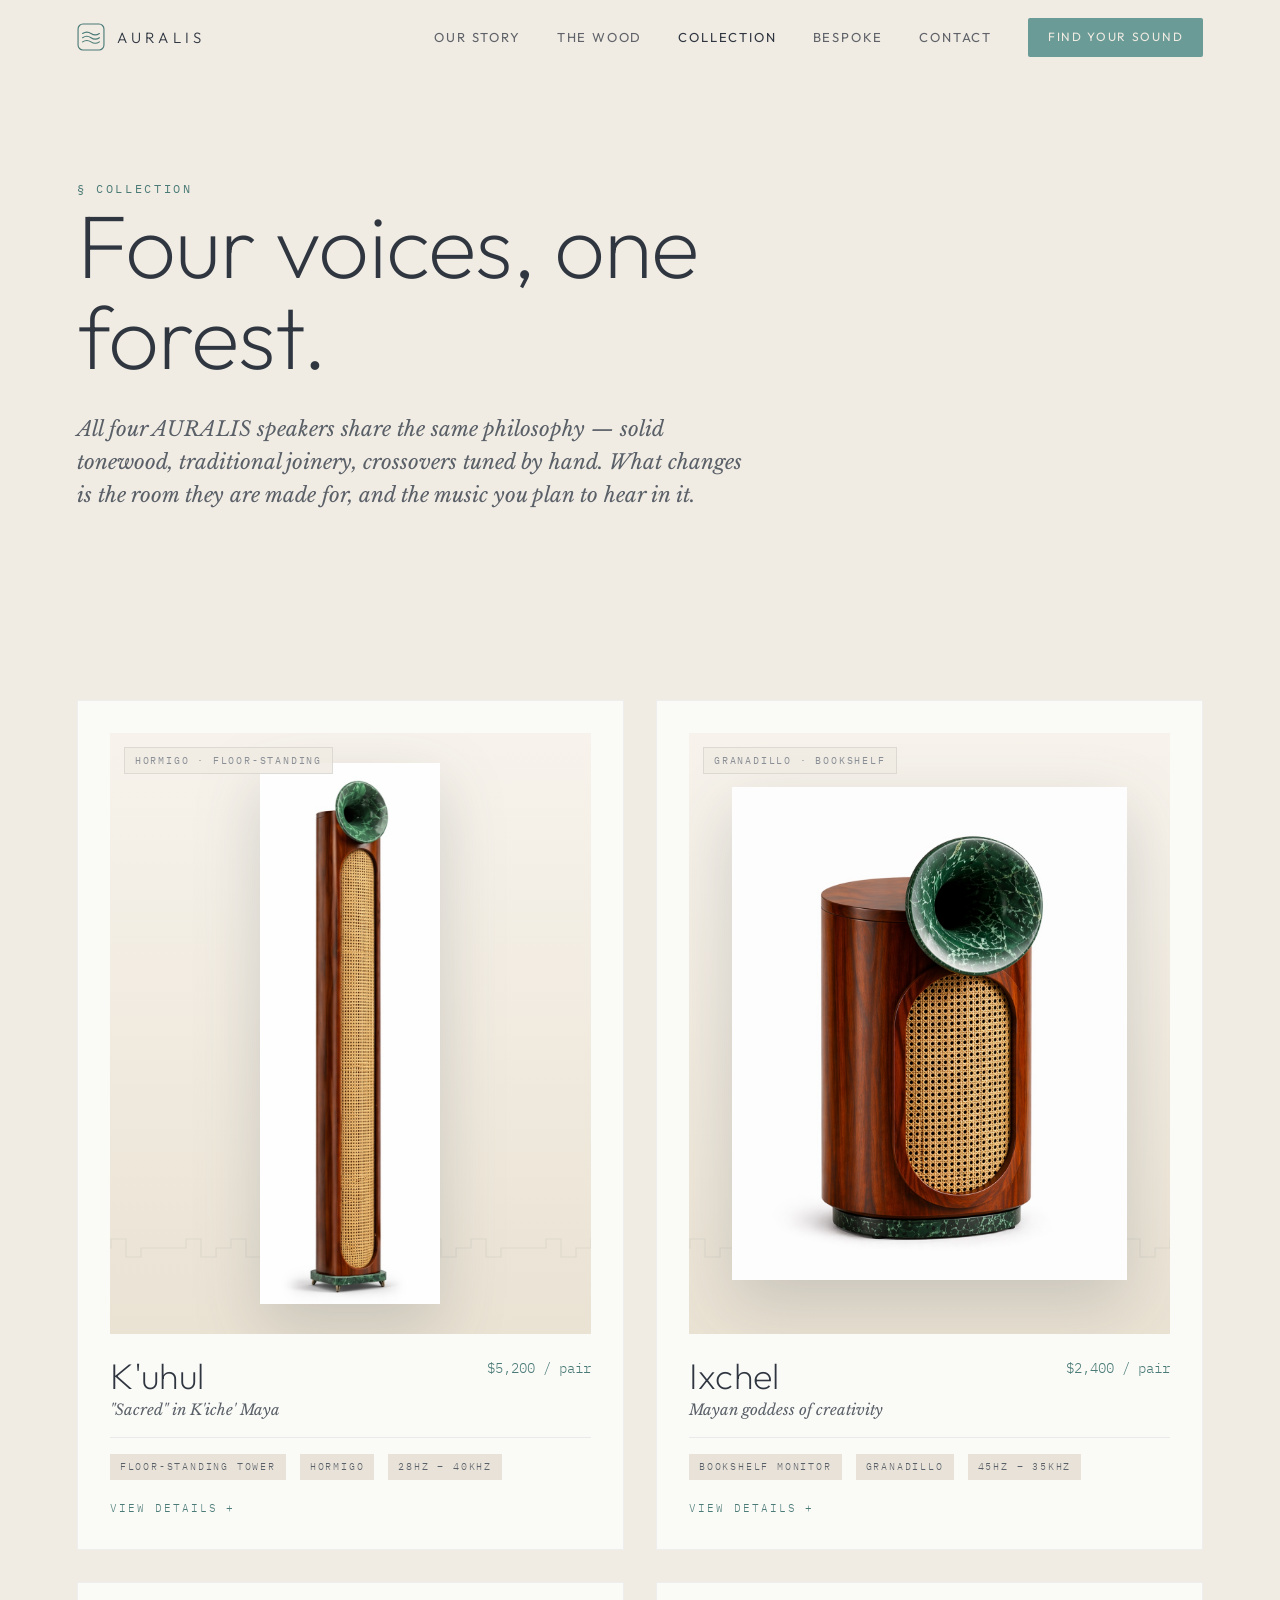
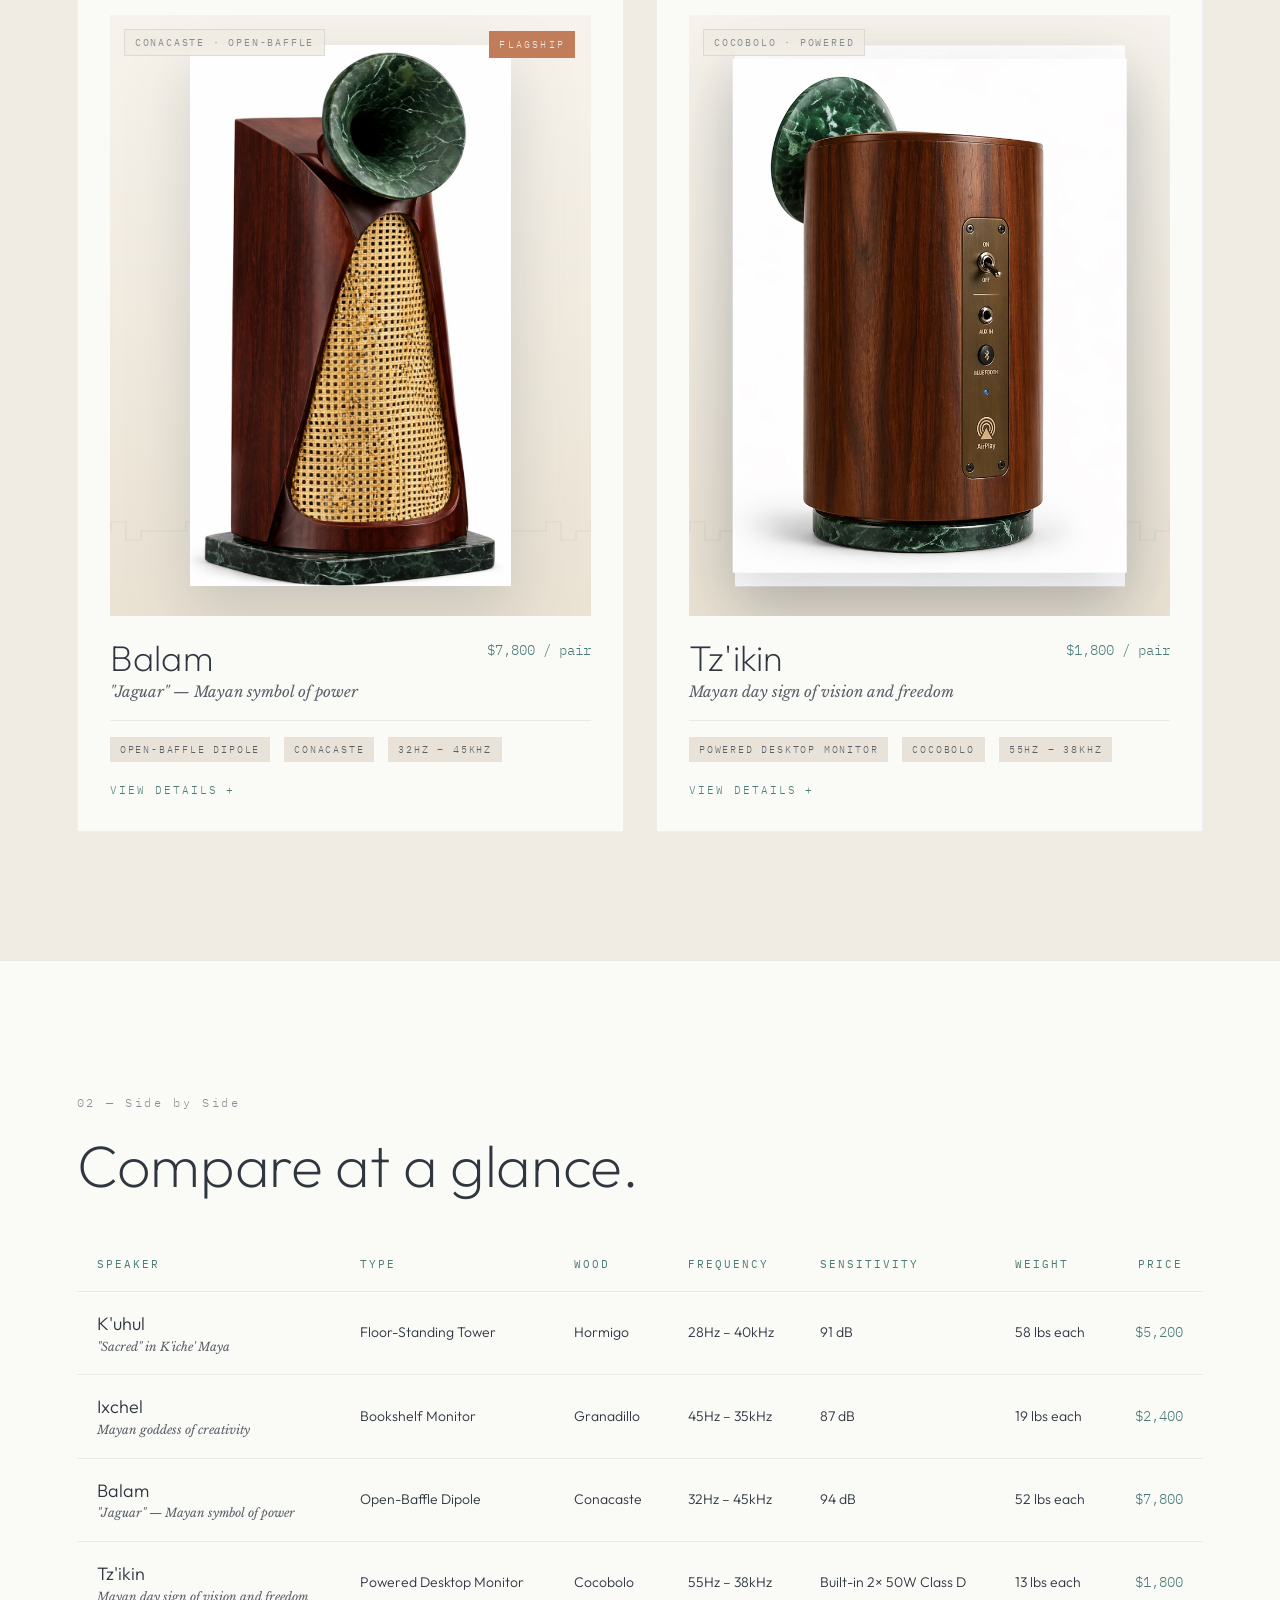
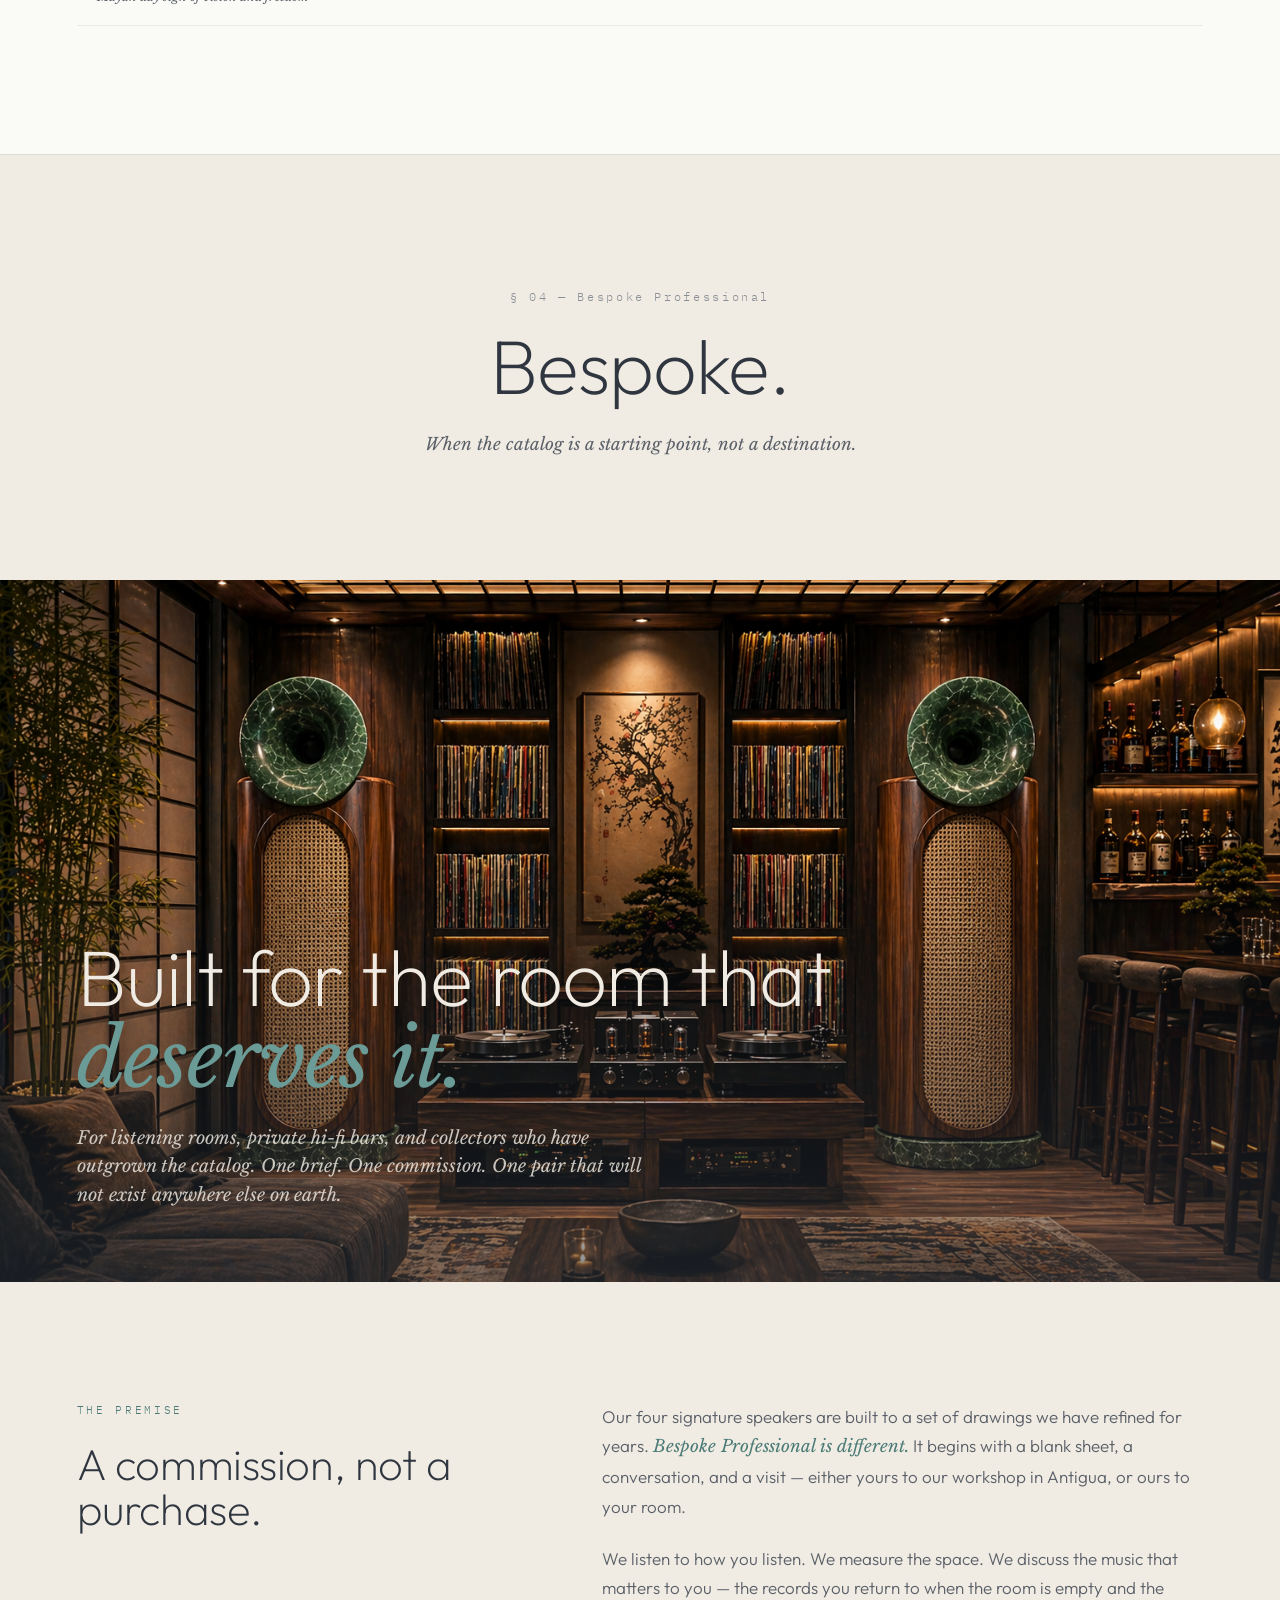
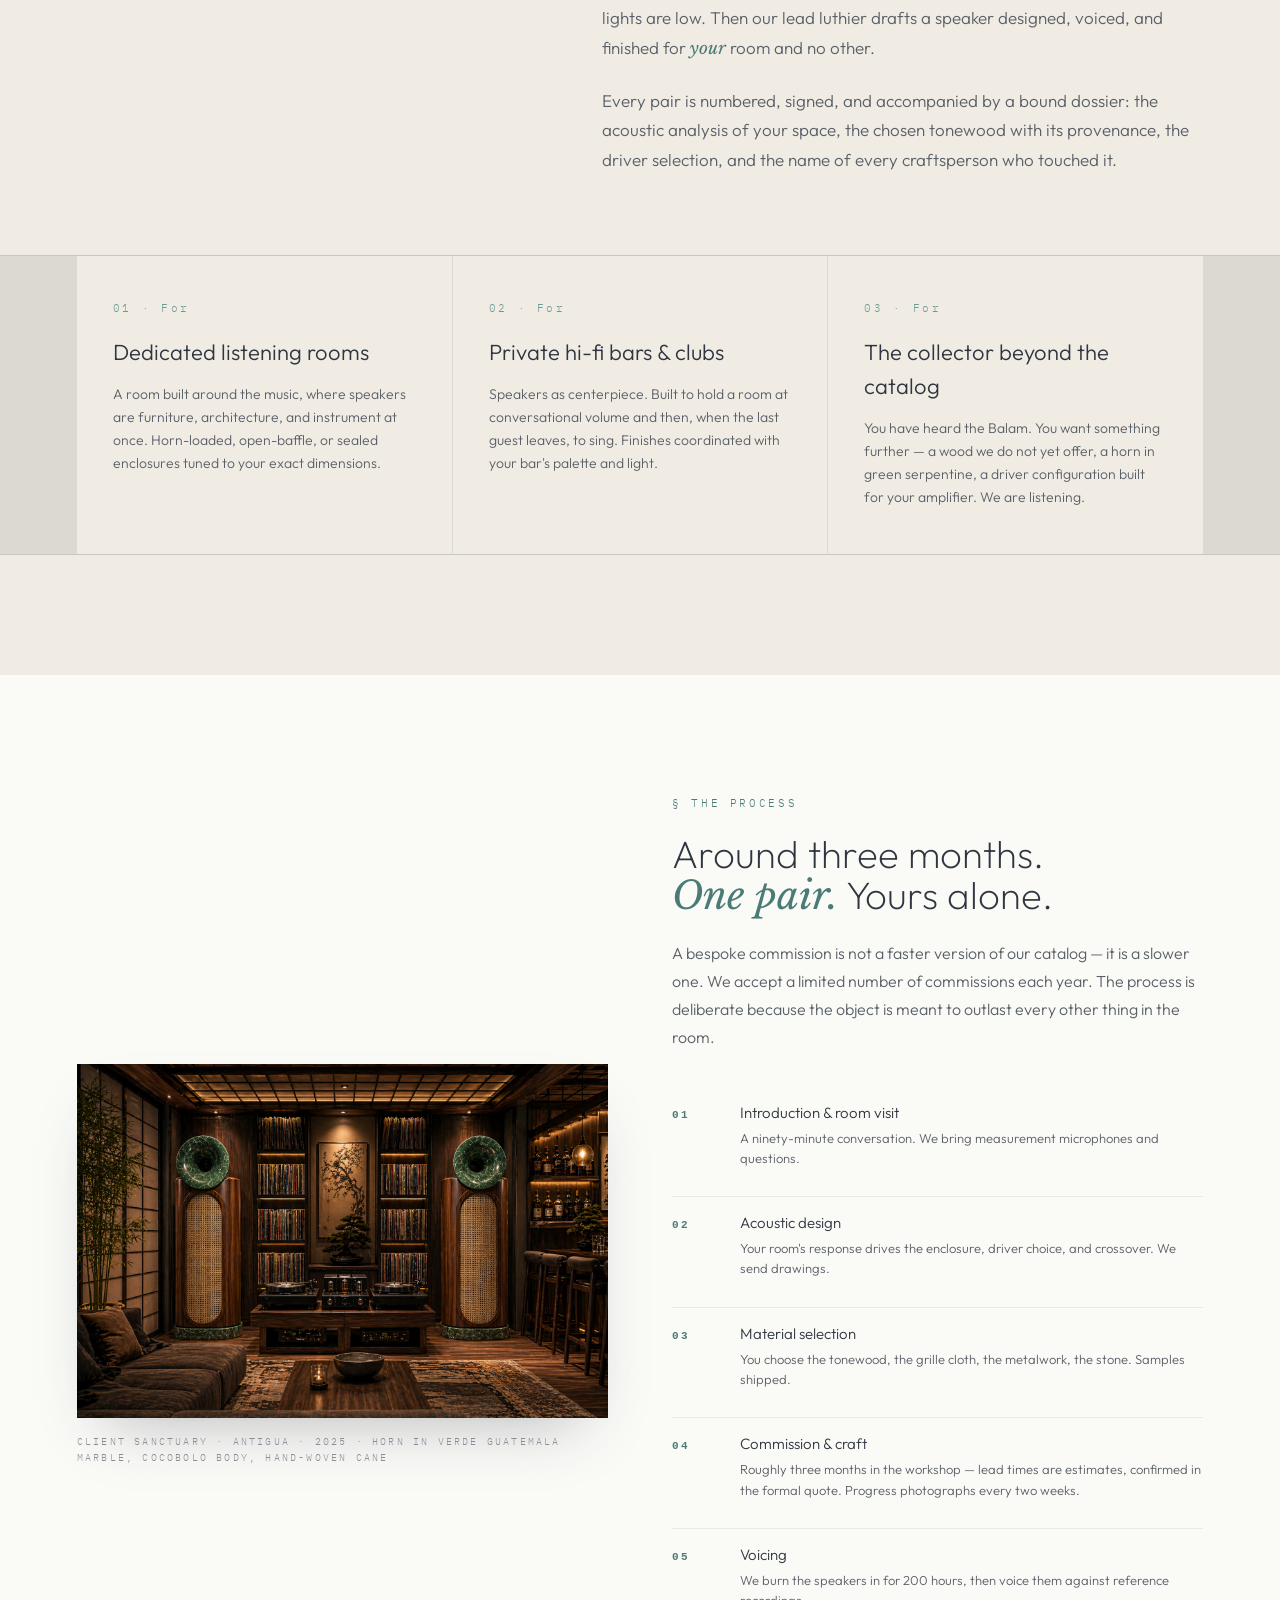
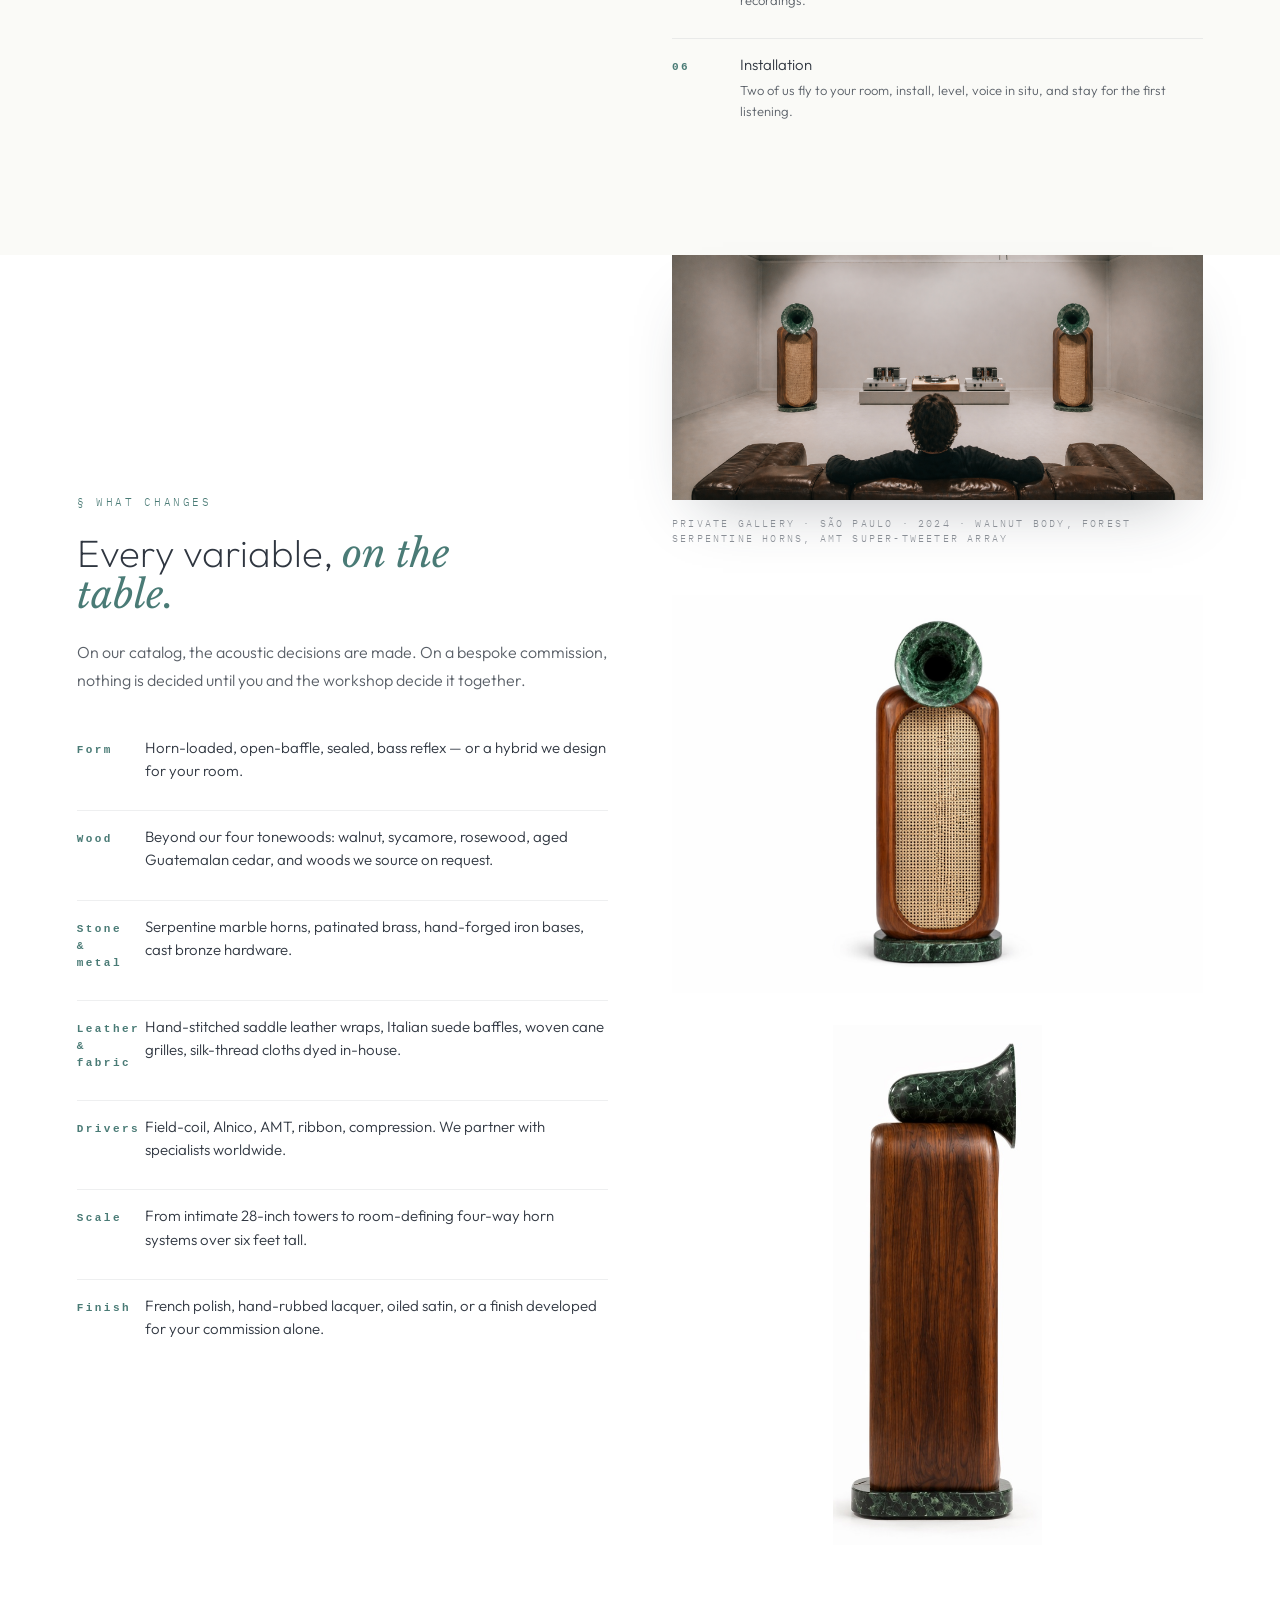
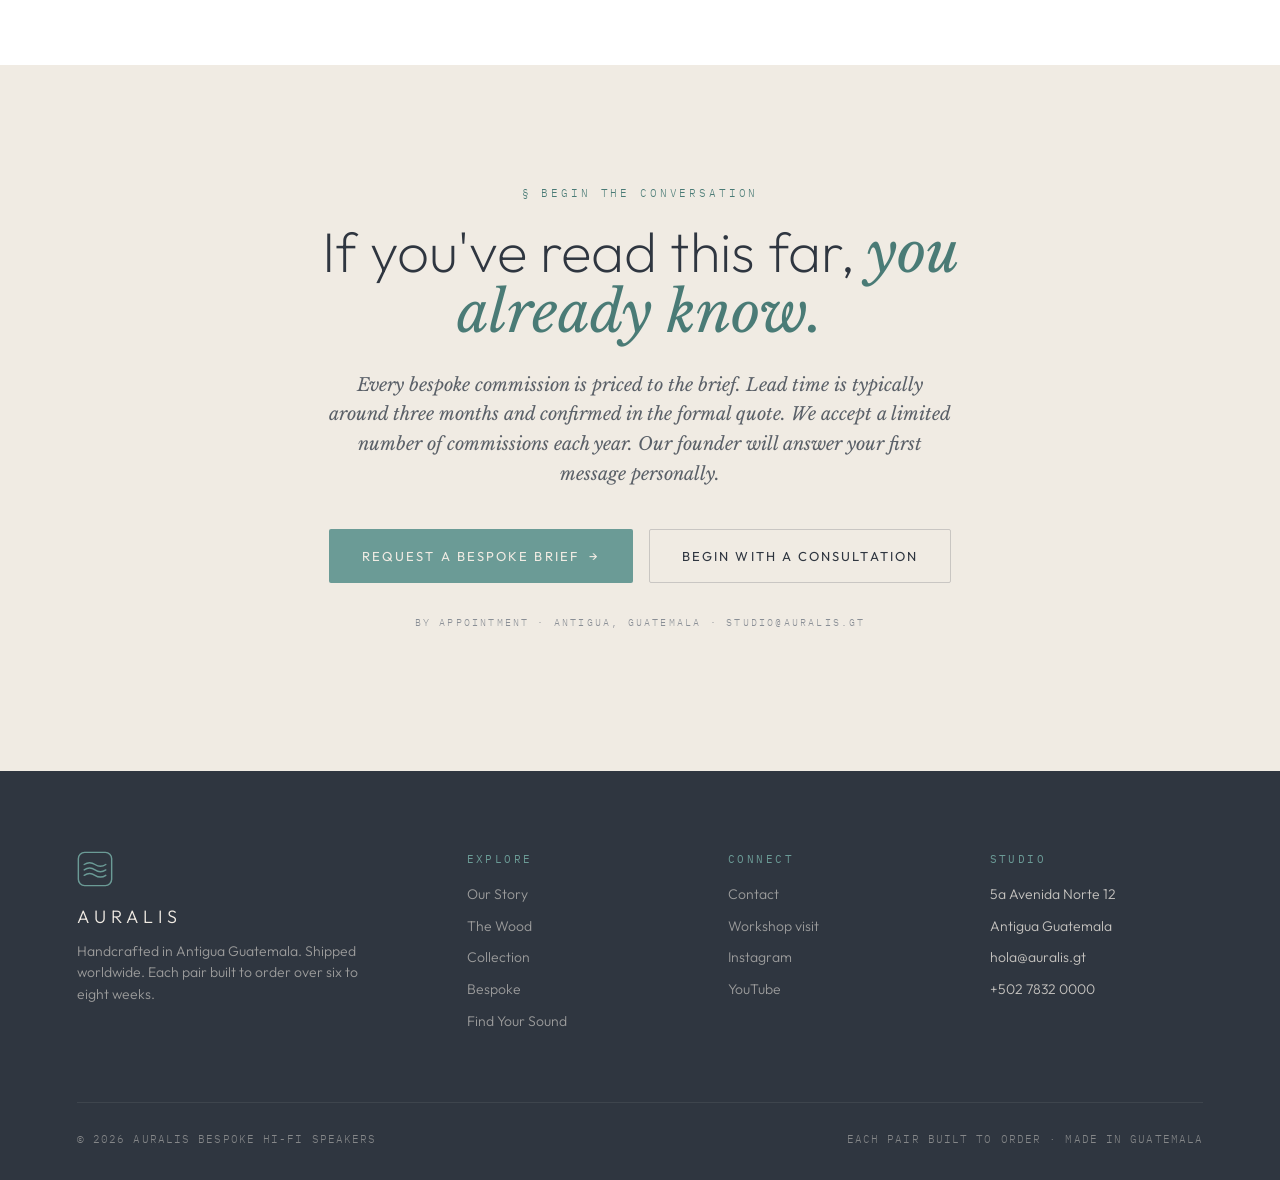
==== commit 4f6cf10b: "Strengthen labels in bespoke proc-lists Bumps .n labels from weight 400 / teal to weight 600 / teal-" ====
--- a/collection.html
+++ b/collection.html
@@ -297,8 +297,8 @@
 }
 .bespoke-gallery .proc-list li:first-child { border-top: 0; }
 .bespoke-gallery .proc-list .n {
-  font-family: var(--f-mono); font-size: 10px;
-  letter-spacing: 0.22em; color: var(--teal);
+  font-family: var(--f-mono); font-size: 11px; font-weight: 600;
+  letter-spacing: 0.22em; color: var(--teal-deep);
 }
 .bespoke-gallery .proc-list .t {
   font-family: var(--f-display); font-weight: 300;
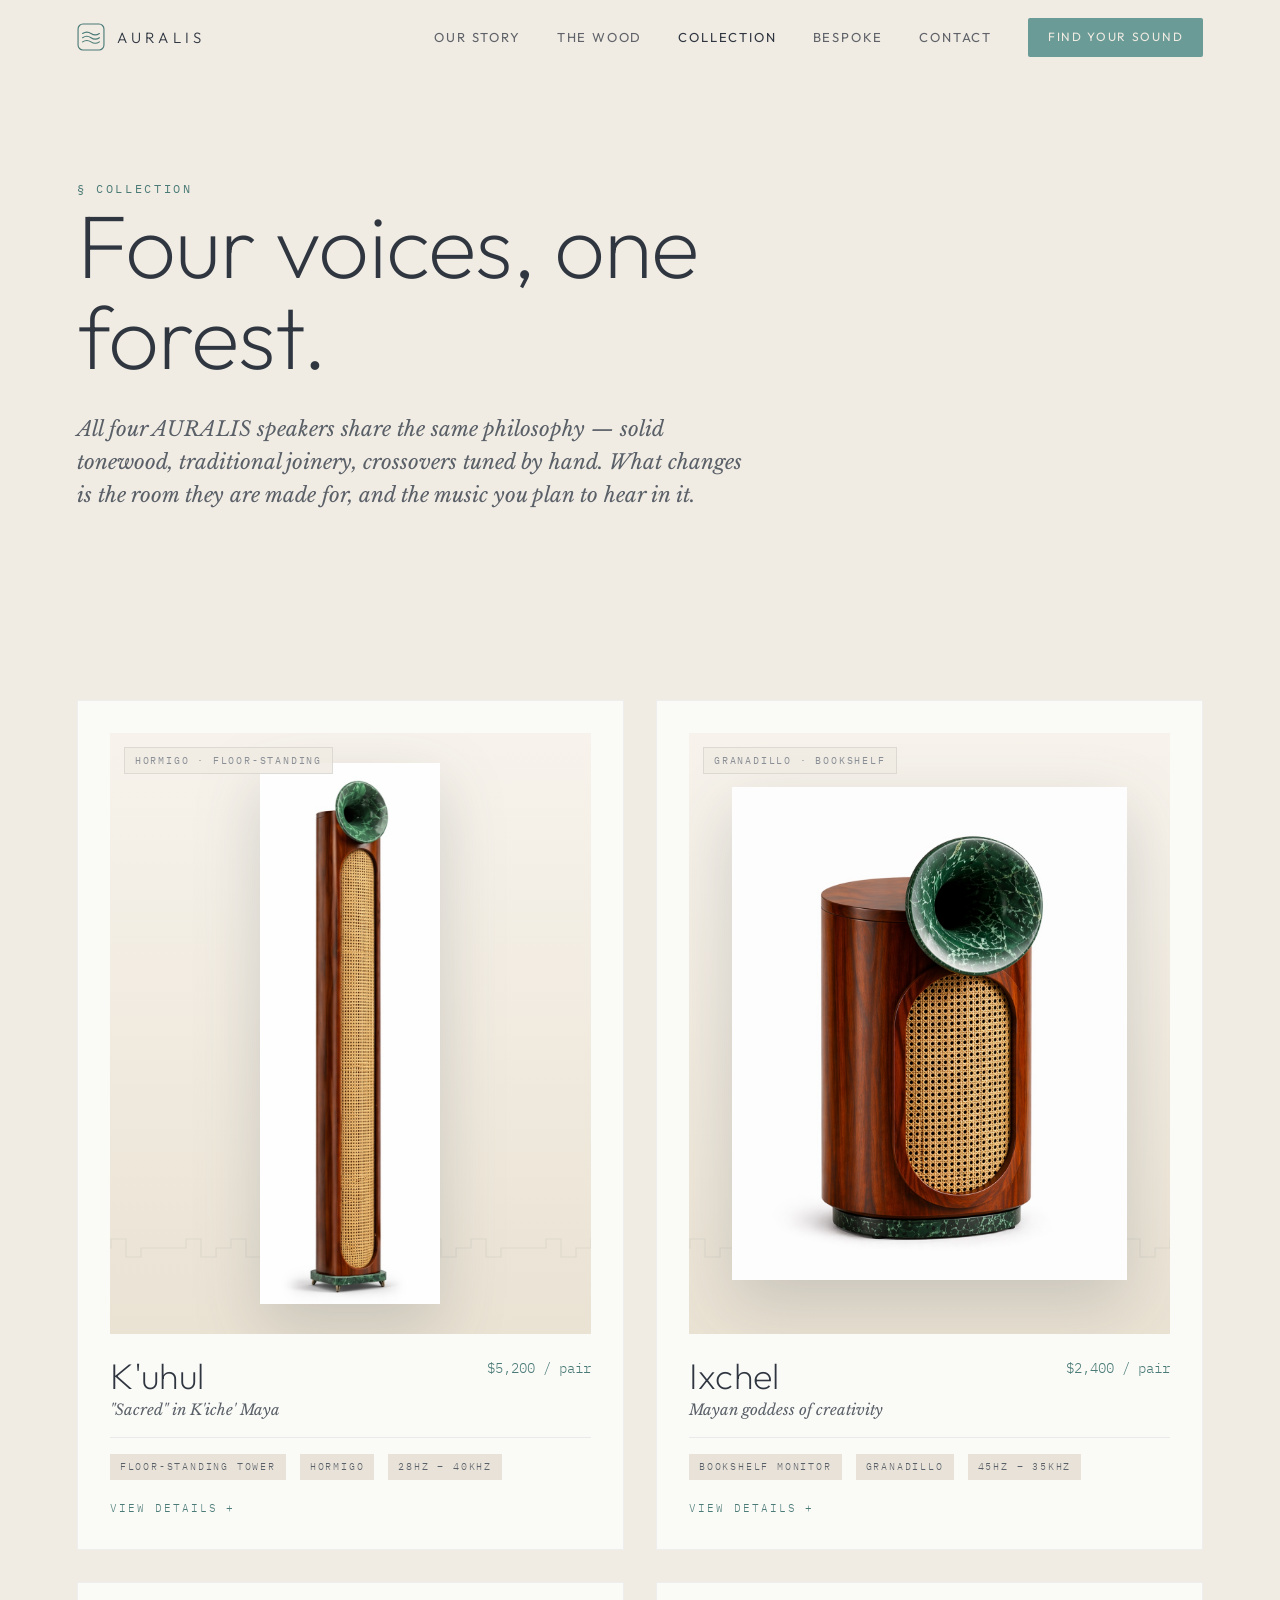
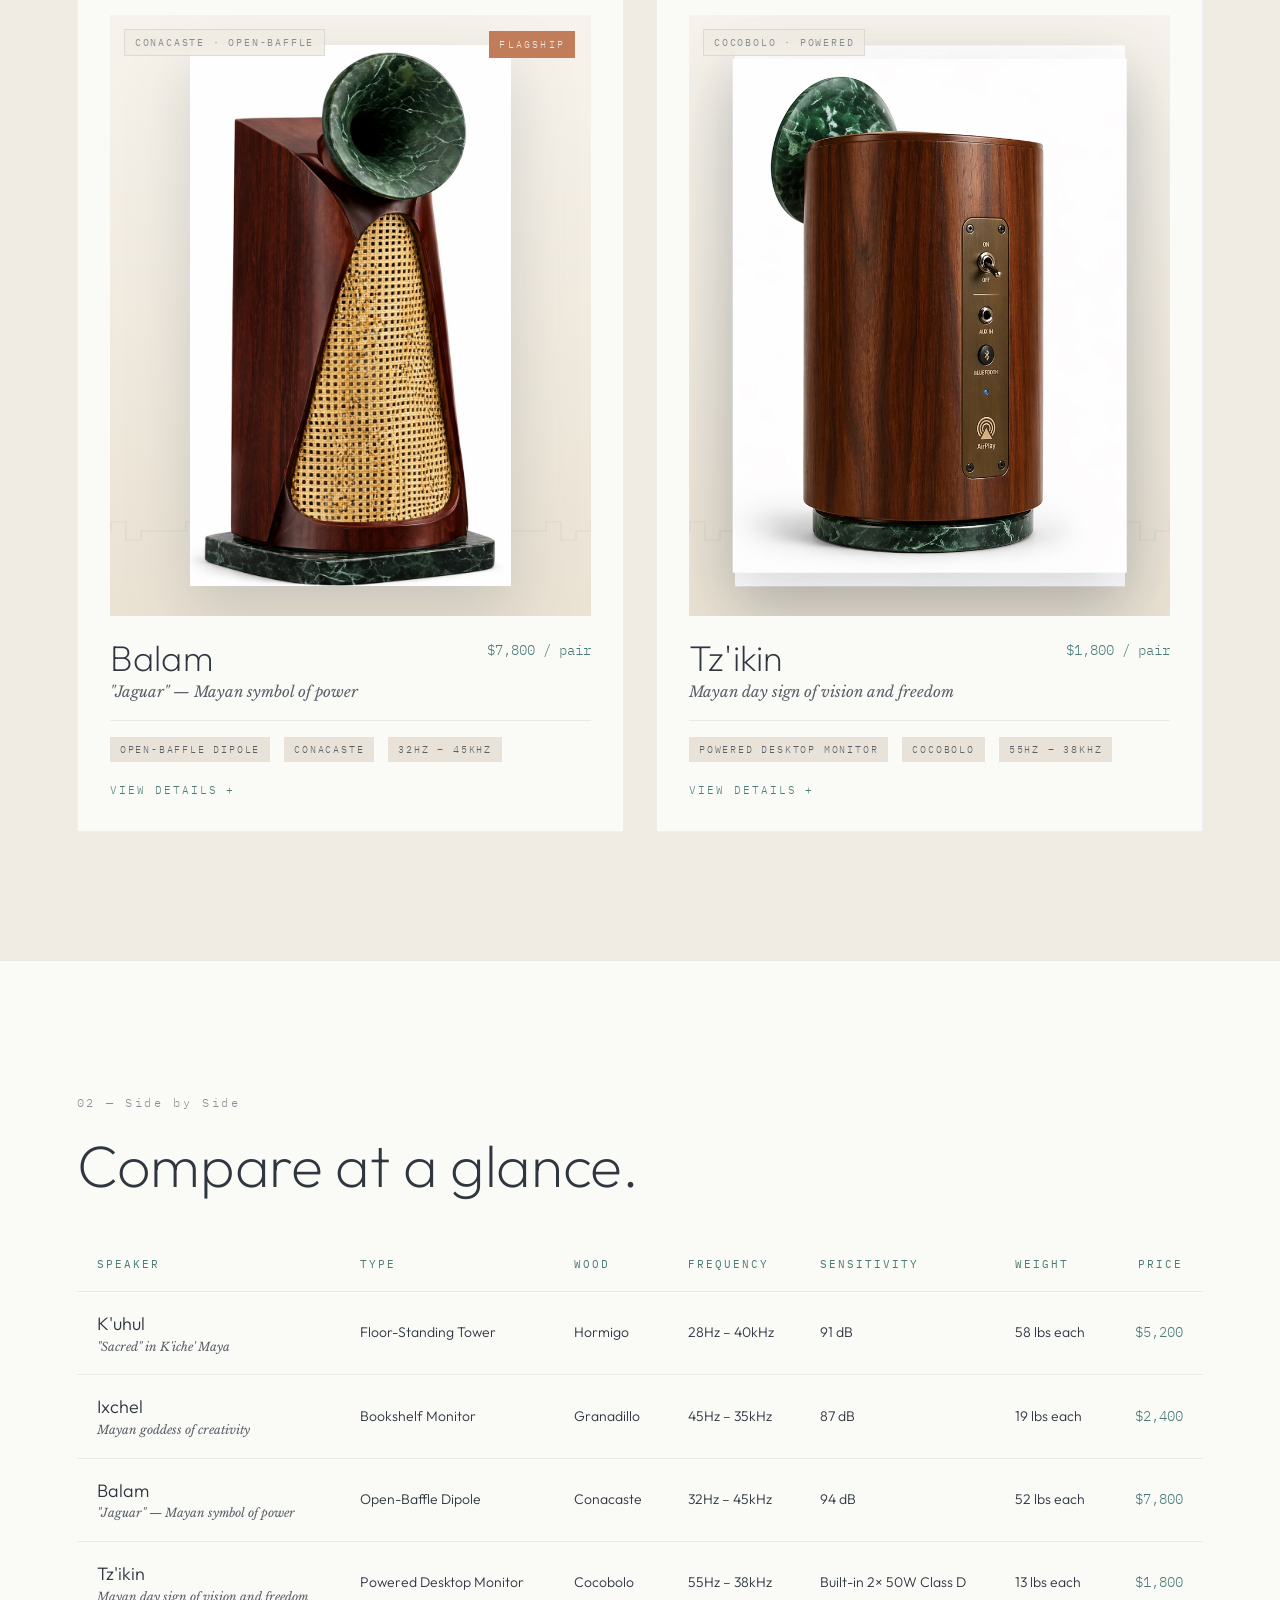
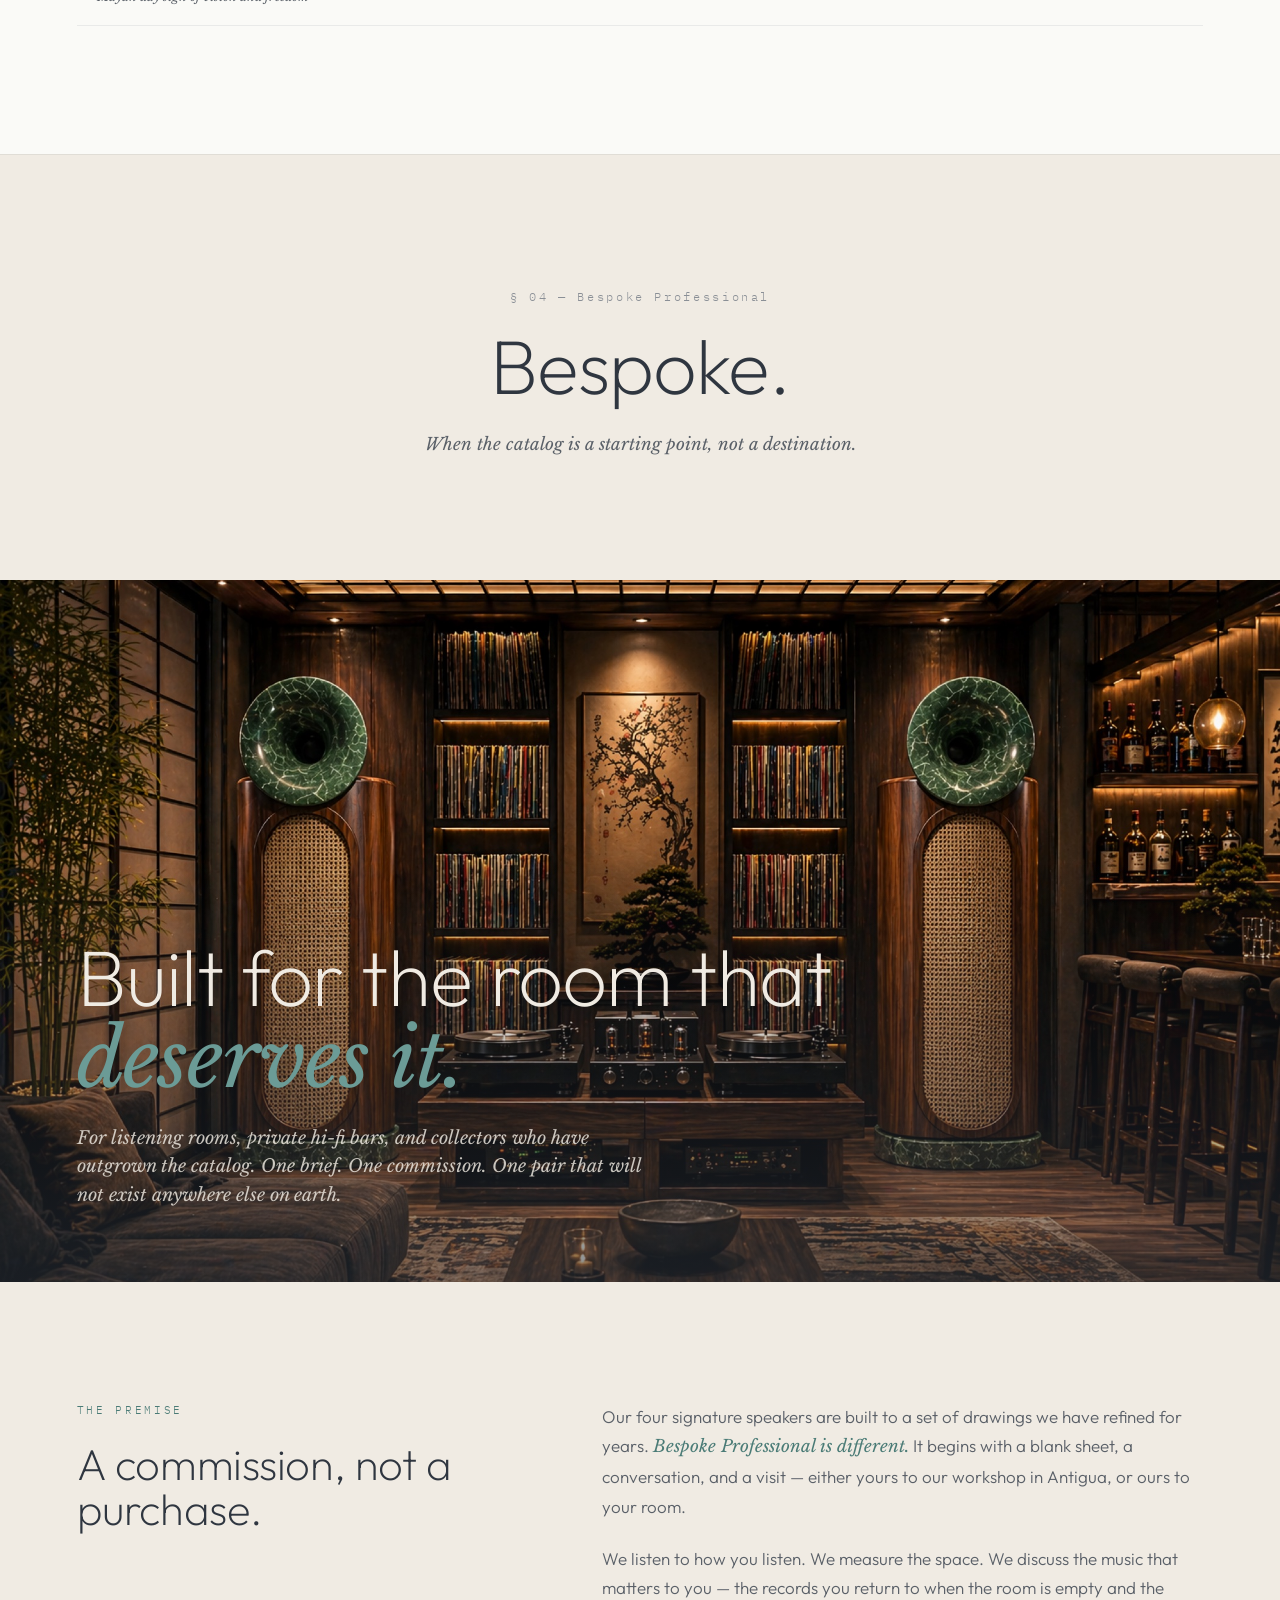
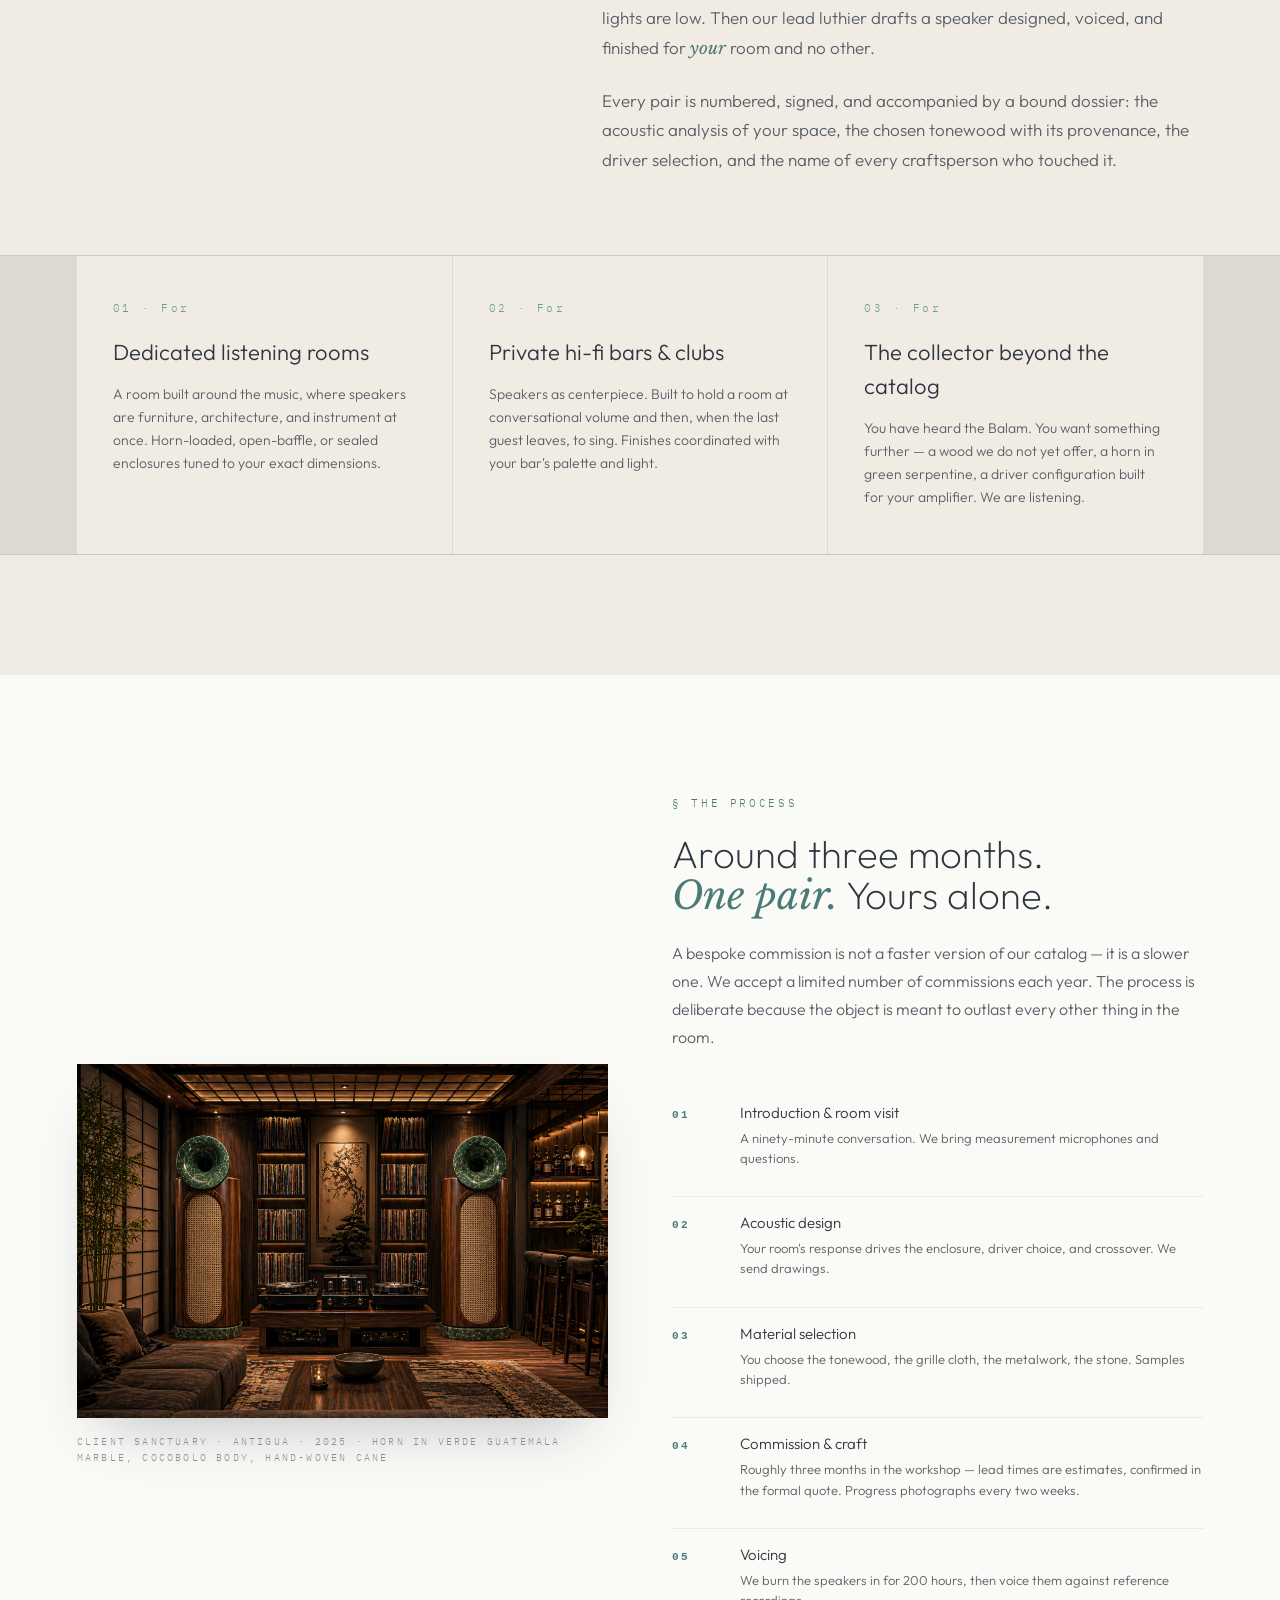
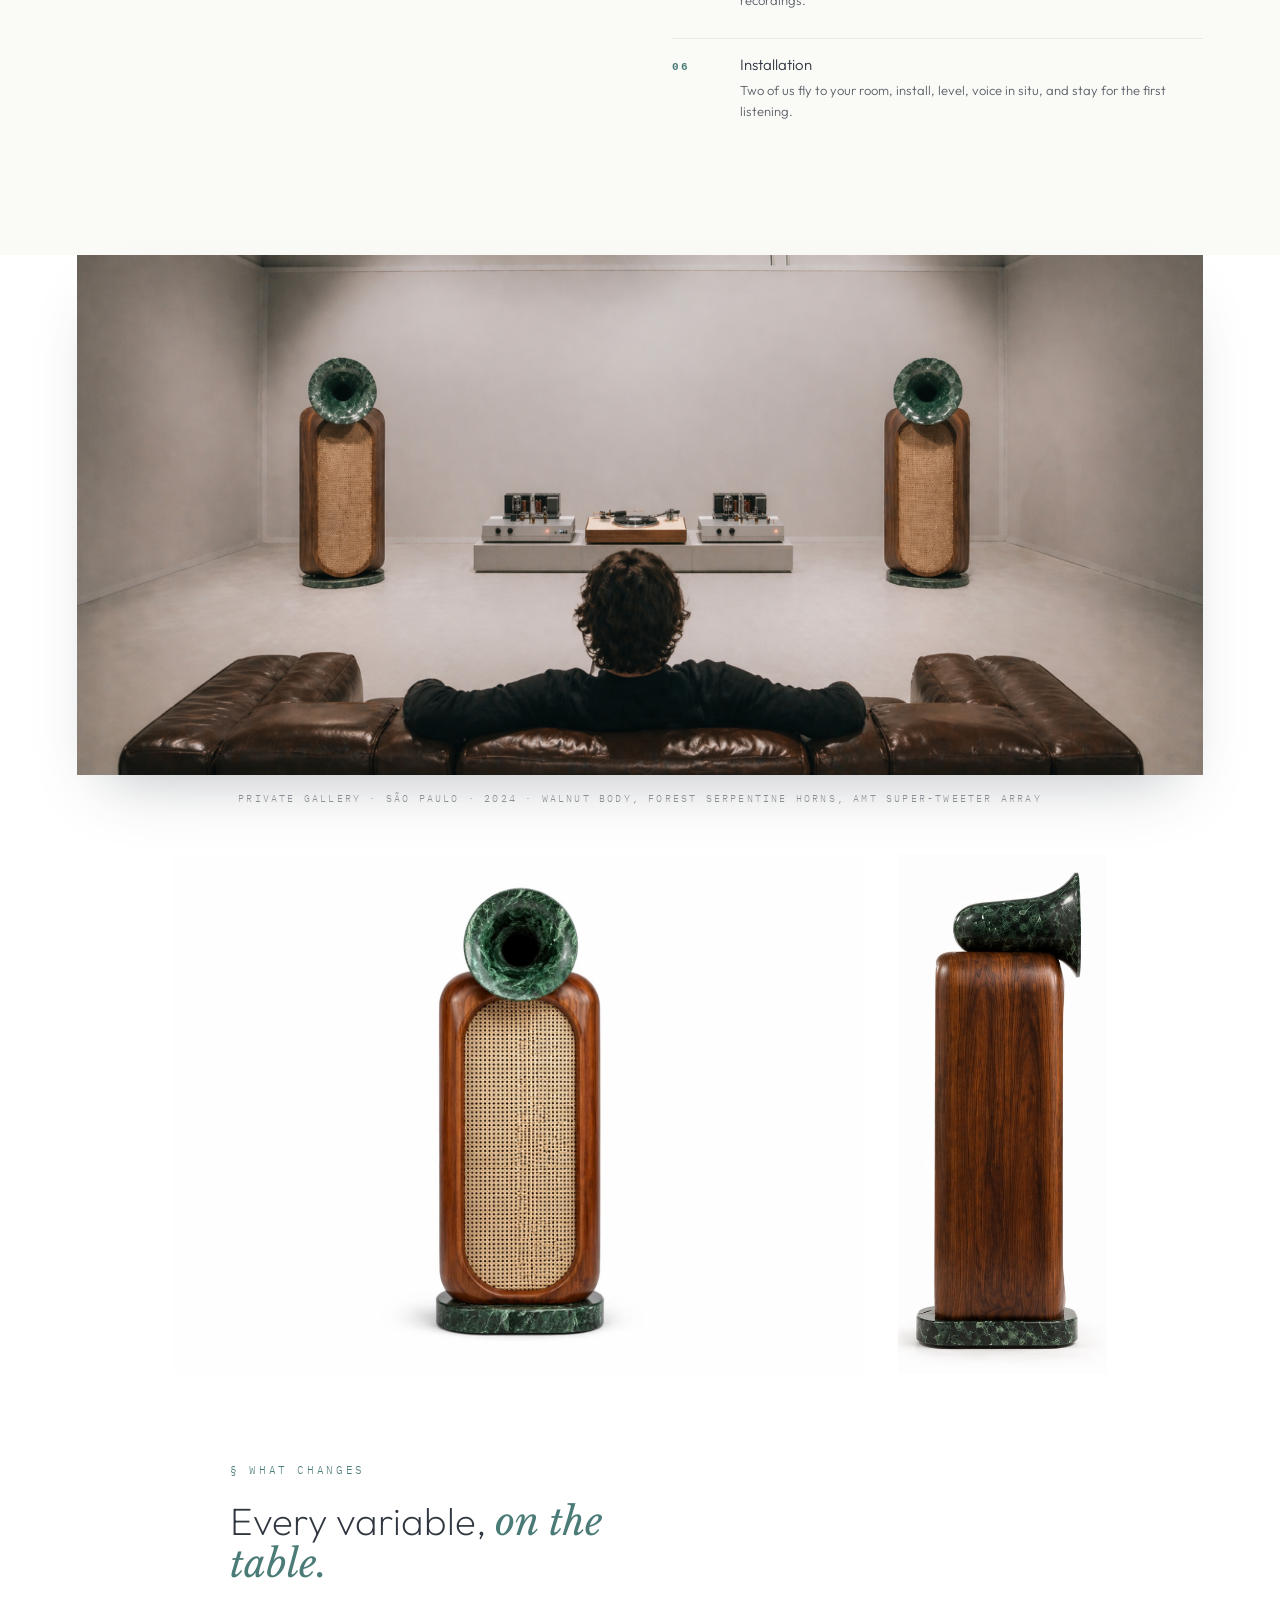
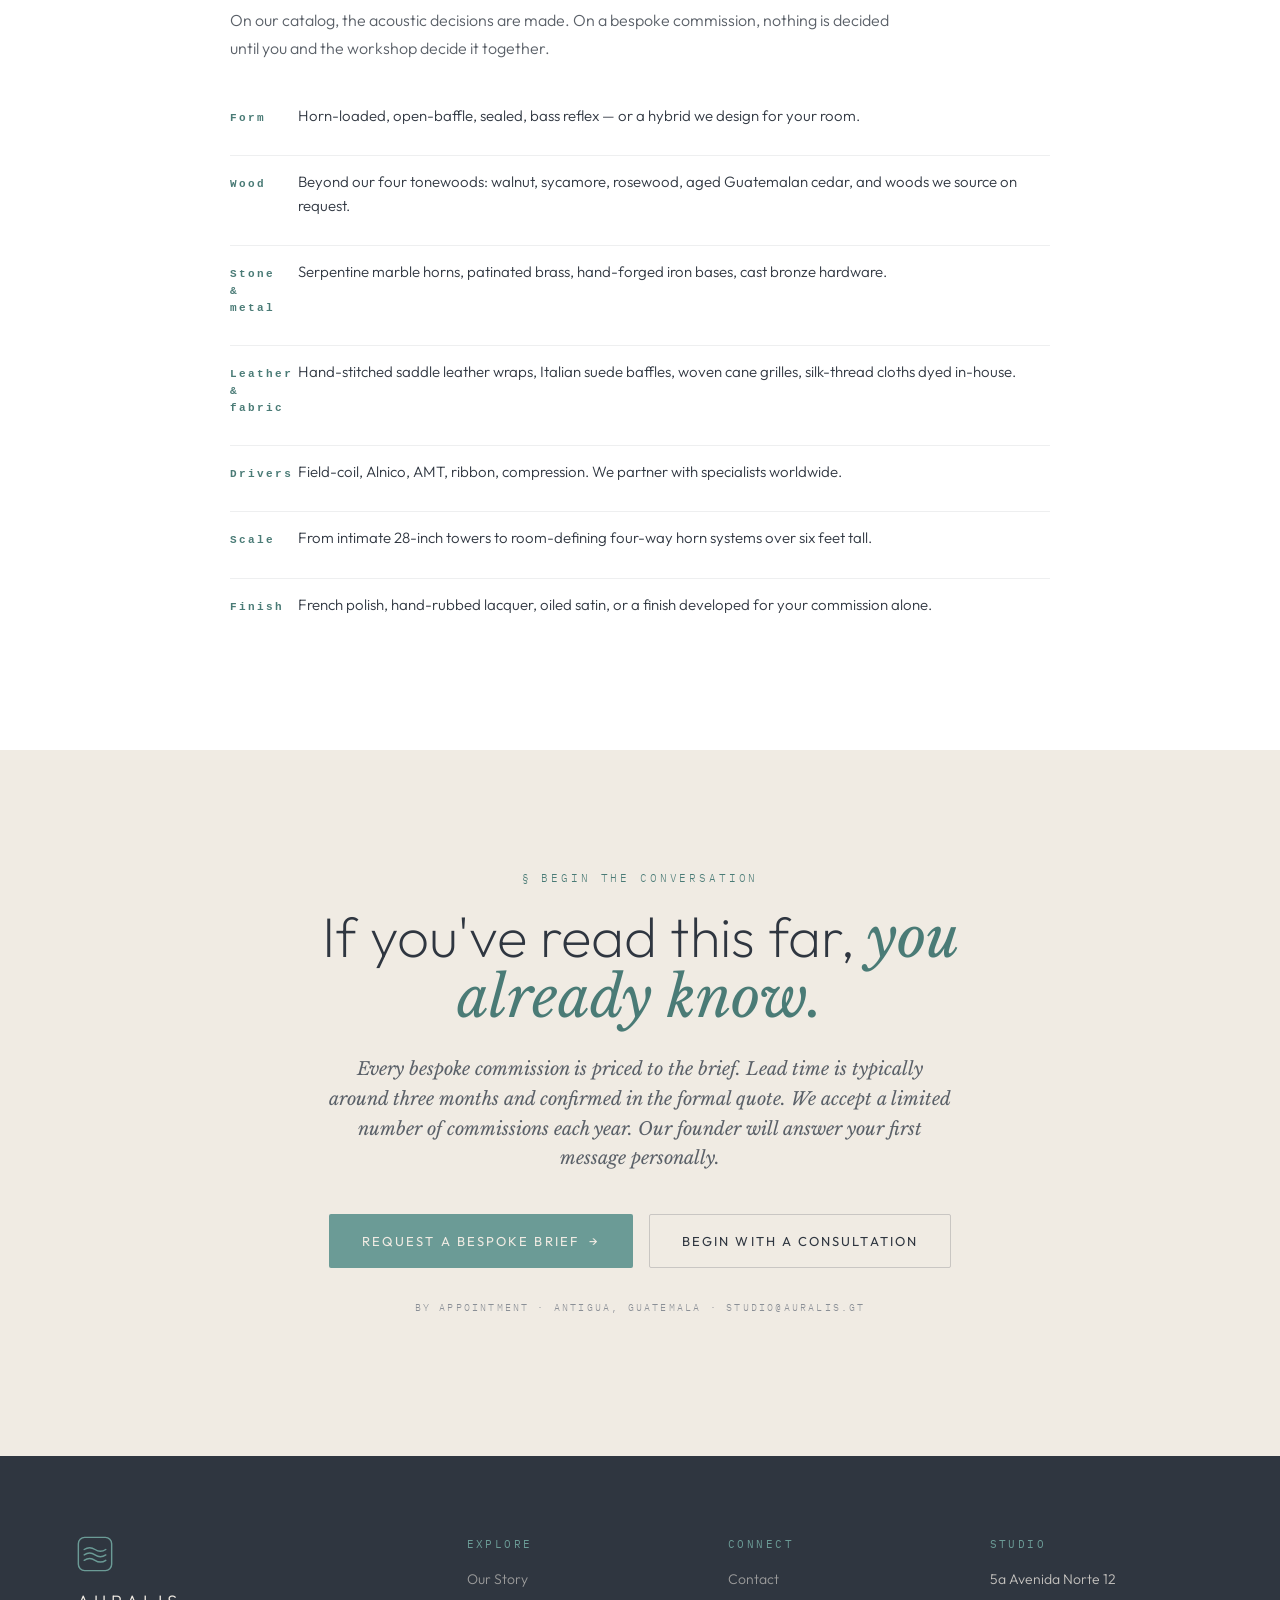
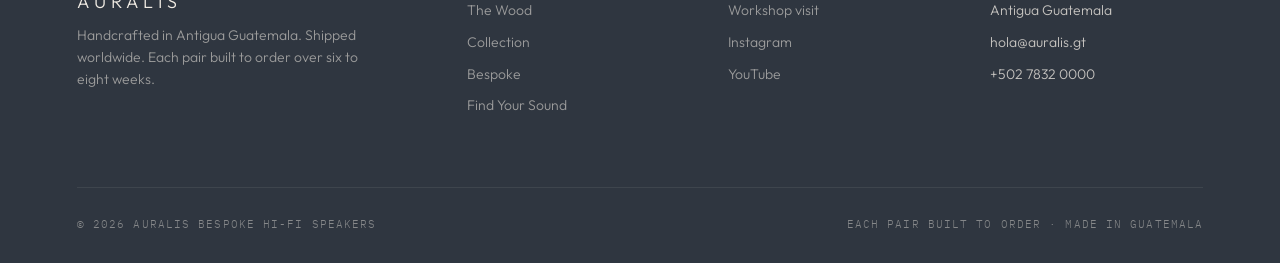
==== commit 70458a49: "Feature São Paulo gallery full-width; compress bespoke images Restructures the second bespoke-galler" ====
--- a/collection.html
+++ b/collection.html
@@ -401,7 +401,7 @@
 </section>
 
 <section class="bespoke-hero">
-  <img class="bespoke-hero-img" src="assets/img/bespoke-sanctuary.png" alt="Bespoke Professional AURALIS speakers — gramophone horn with green serpentine marble, cane grille, paired with a turntable and tube amplification in a private listening room." />
+  <img class="bespoke-hero-img" src="assets/img/bespoke-sanctuary.jpg" alt="Bespoke Professional AURALIS speakers — gramophone horn with green serpentine marble, cane grille, paired with a turntable and tube amplification in a private listening room." />
   <div class="bespoke-hero-copy">
     <h2 class="reveal">Built for the room that <em>deserves it.</em></h2>
     <p class="lead reveal">
@@ -459,7 +459,7 @@
 <section class="bespoke-gallery">
   <div class="bespoke-gallery-inner">
     <div class="reveal">
-      <img src="assets/img/bespoke-sanctuary.png" alt="Paired Bespoke Professional towers with green marble horns and cane grilles in a Japanese-inflected listening sanctuary with a tube amplifier and bonsai." />
+      <img src="assets/img/bespoke-sanctuary.jpg" alt="Paired Bespoke Professional towers with green marble horns and cane grilles in a Japanese-inflected listening sanctuary with a tube amplifier and bonsai." />
       <div class="caption">Client sanctuary · Antigua · 2025 · Horn in verde guatemala marble, Cocobolo body, hand-woven cane</div>
     </div>
     <div class="reveal">
@@ -501,16 +501,16 @@
 </section>
 
 <section class="bespoke-gallery" style="margin-top: 0; padding-top: 0; background: #fff;">
-  <div class="bespoke-gallery-inner" style="direction: rtl;">
-    <div class="reveal" style="direction: ltr;">
-      <img src="assets/img/bespoke-gallery.png" alt="A listener sits alone on a leather sofa facing paired Bespoke Professional speakers with horn tops and cane grilles, flanking tube monoblocks and a turntable." />
+  <div class="bespoke-gallery-inner" style="grid-template-columns: 1fr; gap: 64px;">
+    <div class="reveal" style="text-align: center;">
+      <img src="assets/img/bespoke-gallery.jpg" alt="A listener sits alone on a leather sofa facing paired Bespoke Professional speakers with horn tops and cane grilles, flanking tube monoblocks and a turntable." />
       <div class="caption">Private gallery · São Paulo · 2024 · Walnut body, forest serpentine horns, AMT super-tweeter array</div>
       <div class="bespoke-large-grid">
         <img src="assets/img/bespoke-large-front.jpg" alt="Front view of a pair of large bespoke AURALIS speakers with horn tops and cane grilles." />
         <img src="assets/img/bespoke-large-side.jpg" alt="Profile view of a single large bespoke AURALIS tower." />
       </div>
     </div>
-    <div class="reveal" style="direction: ltr; padding-top: 48px;">
+    <div class="reveal" style="max-width: 820px; margin: 0 auto; padding-top: 24px;">
       <div class="kicker" style="font-family: var(--f-mono); font-size: 11px; letter-spacing: 0.24em; color: var(--teal-deep); margin-bottom: 22px; text-transform: uppercase;">§ What changes</div>
       <h3>Every variable, <em>on the table.</em></h3>
       <p class="blurb">
